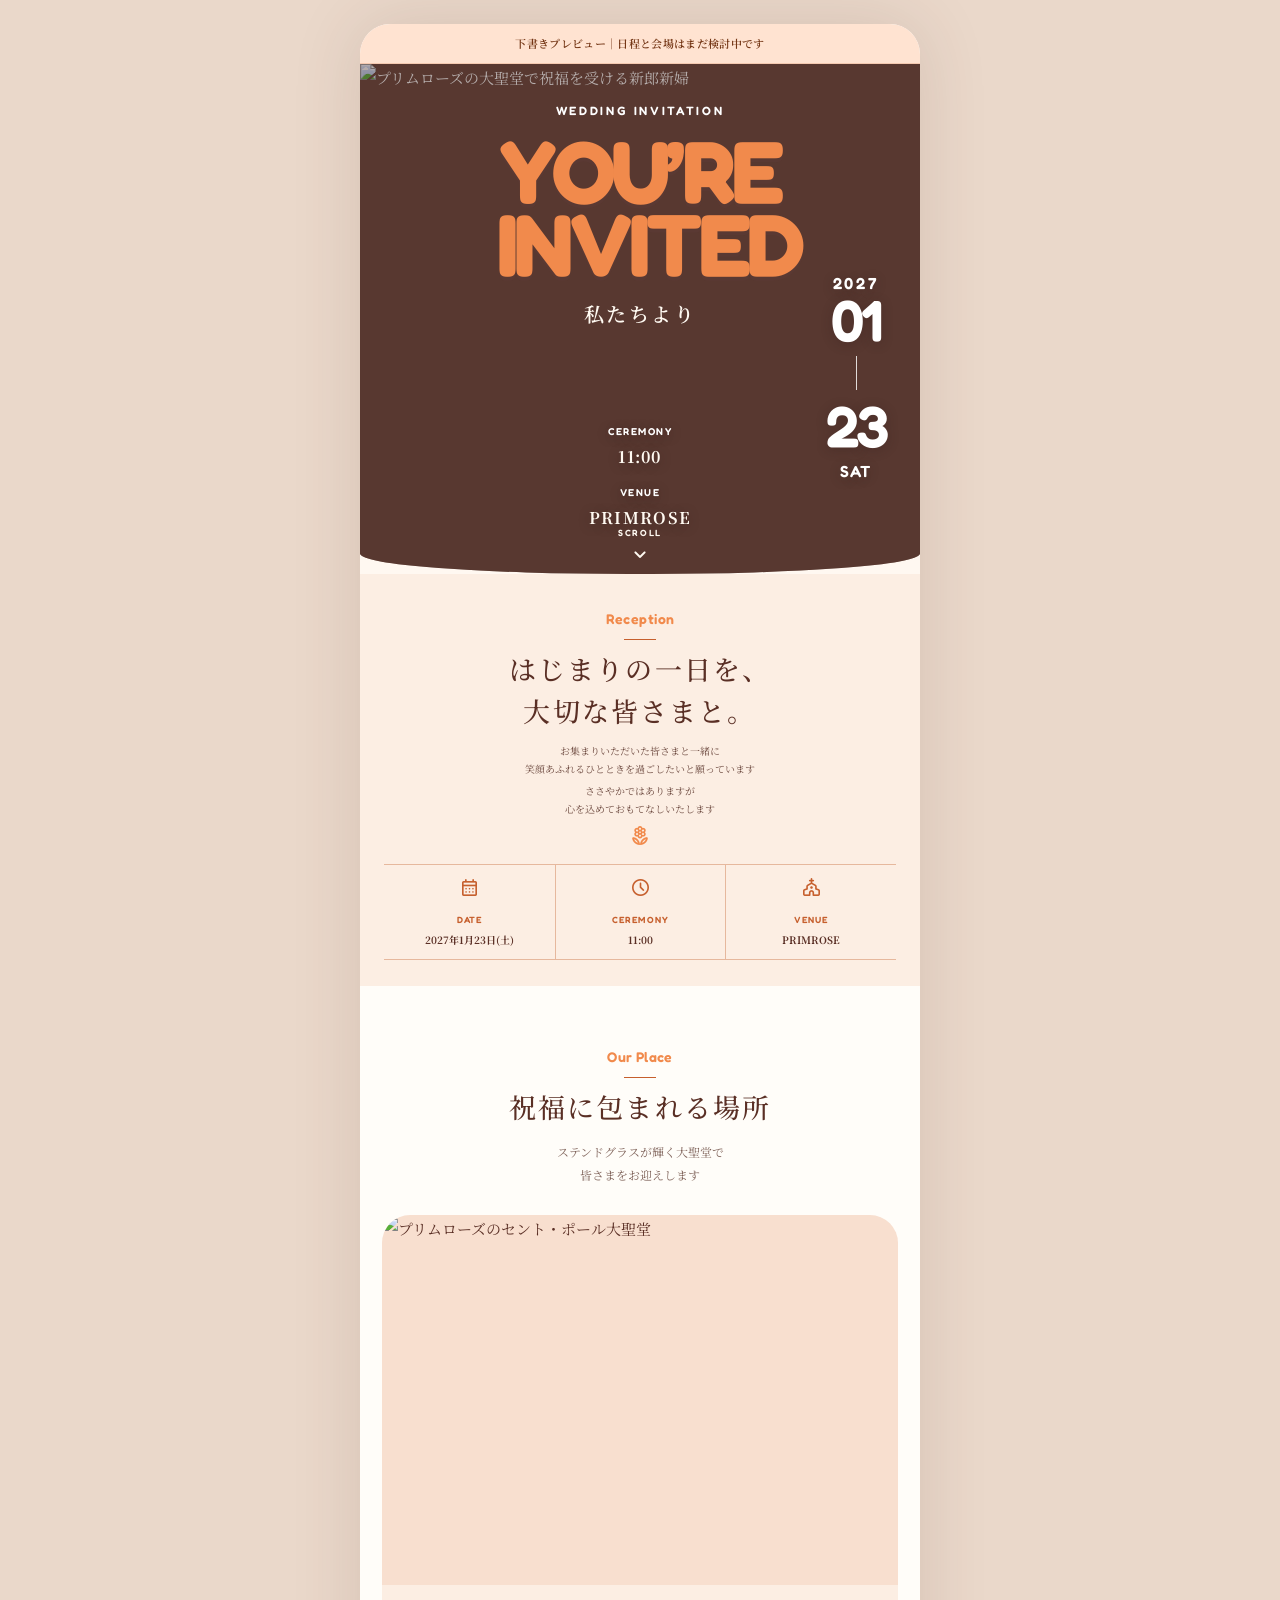
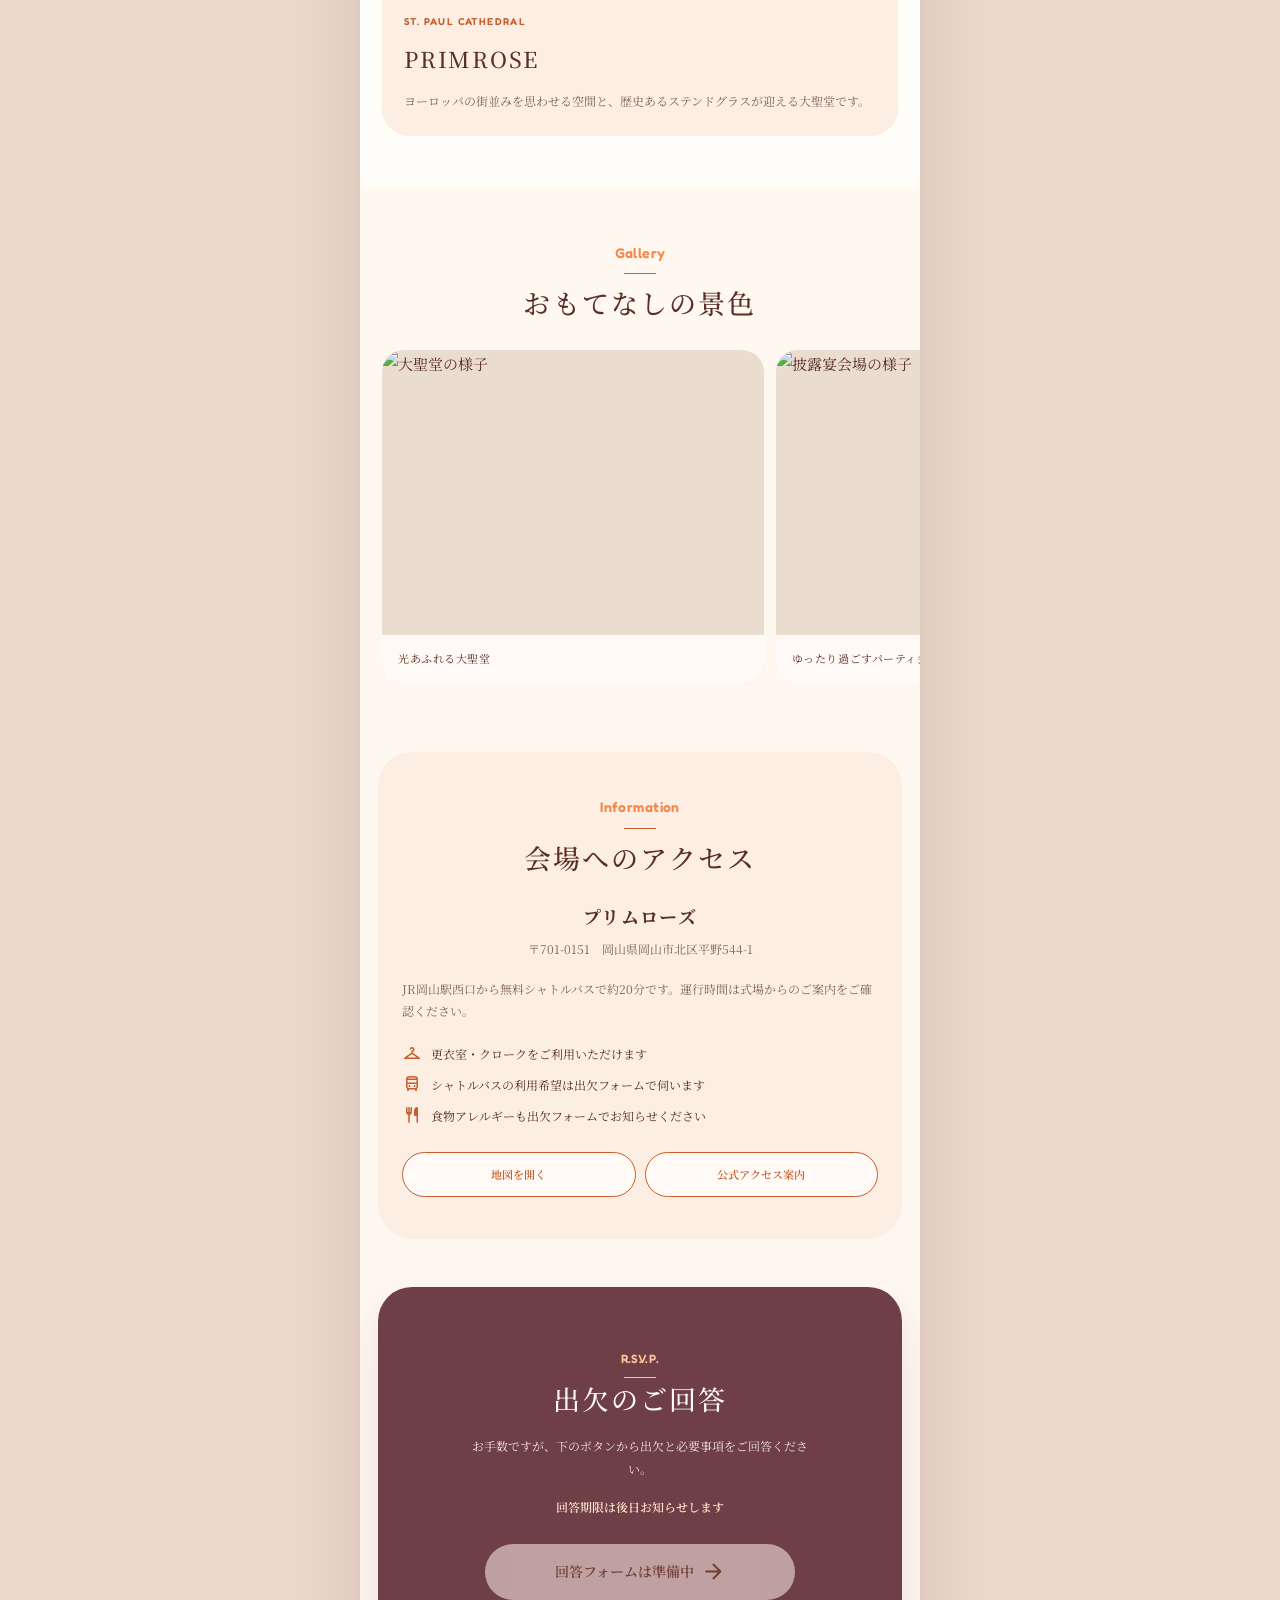
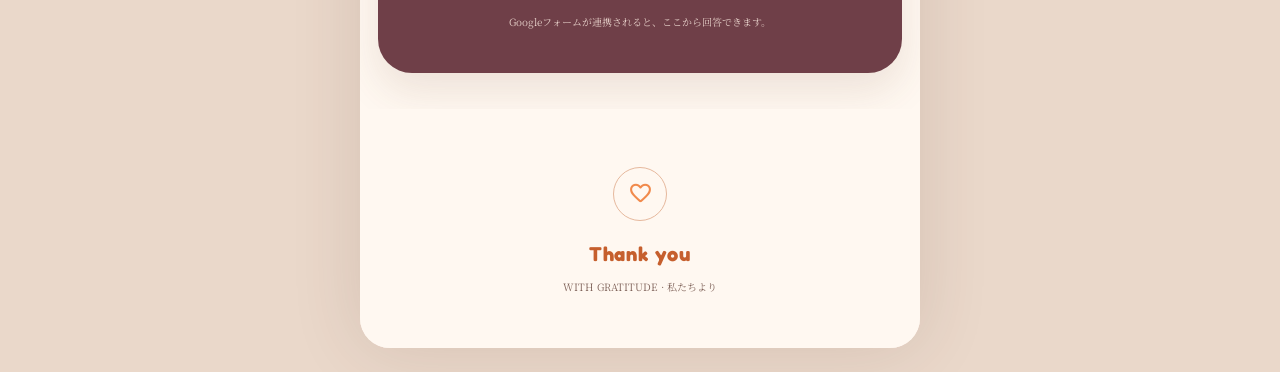
==== invite/index.html @ c123461d "Redesign web invitation from selected concept" ====
<!doctype html>
<html lang="ja">
<head>
  <meta charset="utf-8">
  <meta name="viewport" content="width=device-width, initial-scale=1">
  <meta name="robots" content="noindex,nofollow">
  <title>Wedding Invitation</title>
  <link rel="preconnect" href="https://fonts.googleapis.com">
  <link rel="preconnect" href="https://fonts.gstatic.com" crossorigin>
  <link href="https://fonts.googleapis.com/css2?family=Fredoka:wght@600;700&amp;family=Noto+Serif+JP:wght@400;500;600&amp;family=Material+Symbols+Rounded:opsz,wght,FILL,GRAD@24,400,0,0" rel="stylesheet">
  <style>
    :root {
      --peach: #f18a4c;
      --peach-dark: #c65f2d;
      --peach-soft: #f8dfcf;
      --paper: #fff8f1;
      --cream: #fceee3;
      --wine: #6f3f48;
      --ink: #5a2f25;
      --muted: #80645b;
      --line: #e6b89d;
      --white: #fffdf9;
      --shadow: 0 18px 42px rgba(105, 63, 43, .12);
    }

    * { box-sizing: border-box; }
    html { scroll-behavior: smooth; }
    body {
      margin: 0;
      color: var(--ink);
      background: #ead8ca;
      font-family: "Noto Serif JP", "Yu Mincho", serif;
      font-size: 15px;
      line-height: 1.9;
    }
    a { color: inherit; }
    img { max-width: 100%; }
    .material-symbols-rounded {
      font-family: "Material Symbols Rounded";
      font-weight: normal;
      font-style: normal;
      font-size: 25px;
      line-height: 1;
      letter-spacing: normal;
      text-transform: none;
      display: inline-block;
      white-space: nowrap;
      word-wrap: normal;
      direction: ltr;
      -webkit-font-feature-settings: "liga";
      -webkit-font-smoothing: antialiased;
      font-feature-settings: "liga";
    }

    .site-shell {
      width: min(100%, 560px);
      min-height: 100vh;
      margin: 0 auto;
      overflow: hidden;
      background: var(--paper);
      box-shadow: 0 0 70px rgba(86, 53, 39, .14);
    }
    .draft-bar {
      position: sticky;
      top: 0;
      z-index: 30;
      padding: 9px 15px;
      color: #743615;
      background: #ffe3d1;
      border-bottom: 1px solid rgba(198, 95, 45, .2);
      font-size: 11px;
      font-weight: 600;
      text-align: center;
      letter-spacing: .03em;
    }
    .draft-bar[hidden] { display: none; }

    .hero {
      position: relative;
      min-height: 510px;
      display: grid;
      align-items: start;
      isolation: isolate;
      overflow: hidden;
      color: #fff;
      background: #684438;
      border-radius: 0 0 48% 48% / 0 0 4% 4%;
    }
    .hero-image {
      position: absolute;
      inset: 0;
      z-index: -2;
      width: 100%;
      height: 100%;
      object-fit: cover;
      object-position: center 44%;
    }
    .hero-tint {
      position: absolute;
      inset: 0;
      z-index: -1;
      background: rgba(61, 39, 35, .38);
    }
    .hero-content {
      position: relative;
      width: 100%;
      min-height: 510px;
      padding: 36px 24px 24px;
      text-align: center;
    }
    .hero-kicker {
      margin: 0;
      font-family: "Fredoka", sans-serif;
      font-size: 12px;
      font-weight: 600;
      letter-spacing: .22em;
    }
    .hero-title {
      display: grid;
      justify-items: center;
      margin: 11px 0 4px;
      color: var(--peach);
      font-family: "Fredoka", sans-serif;
      font-size: clamp(61px, 18vw, 88px);
      font-weight: 700;
      line-height: .83;
      letter-spacing: -.045em;
      text-shadow: 0 4px 0 rgba(111, 63, 72, .12);
    }
    .hero-title span:last-child { margin-left: 18px; }
    .hero-from {
      margin: 15px 0 0;
      color: #fffaf2;
      font-size: 20px;
      font-weight: 600;
      letter-spacing: .12em;
    }
    .date-lockup {
      position: absolute;
      top: 211px;
      right: 22px;
      display: grid;
      width: 84px;
      justify-items: center;
      color: #fff;
      font-family: "Fredoka", sans-serif;
      font-weight: 600;
      line-height: 1;
      text-shadow: 0 2px 12px rgba(45, 27, 25, .3);
    }
    .date-year { font-size: 16px; letter-spacing: .16em; }
    .date-month, .date-day { font-size: 58px; letter-spacing: -.05em; }
    .date-divider { width: 1px; height: 34px; margin: 7px 0; background: rgba(255,255,255,.82); }
    .date-weekday { margin-top: 8px; font-size: 16px; letter-spacing: .12em; }
    .hero-facts {
      position: absolute;
      left: 50%;
      bottom: 41px;
      display: grid;
      gap: 10px;
      transform: translateX(-50%);
      text-align: center;
      text-shadow: 0 2px 12px rgba(45, 27, 25, .35);
    }
    .hero-facts p { margin: 0; }
    .hero-facts small {
      display: block;
      font-family: "Fredoka", sans-serif;
      font-size: 10px;
      font-weight: 600;
      letter-spacing: .15em;
    }
    .hero-facts strong {
      display: block;
      margin-top: 1px;
      color: #fffaf2;
      font-size: 16px;
      letter-spacing: .08em;
      white-space: nowrap;
    }
    .scroll-link {
      position: absolute;
      left: 50%;
      bottom: 7px;
      display: grid;
      justify-items: center;
      gap: 2px;
      transform: translateX(-50%);
      color: #fffaf2;
      font-family: "Fredoka", sans-serif;
      font-size: 9px;
      font-weight: 600;
      letter-spacing: .18em;
      text-decoration: none;
    }
    .scroll-link .material-symbols-rounded { font-size: 24px; }

    main { padding-bottom: 36px; }
    .intro {
      position: relative;
      padding: 32px 24px 26px;
      background: var(--cream);
      text-align: center;
    }
    .section-label {
      margin: 0 0 8px;
      color: var(--peach);
      font-family: "Fredoka", sans-serif;
      font-size: 14px;
      font-weight: 600;
      letter-spacing: .03em;
    }
    .section-label::after {
      display: block;
      width: 32px;
      height: 1px;
      margin: 7px auto 0;
      background: var(--peach-dark);
      content: "";
    }
    .intro h2, .section-heading {
      margin: 0;
      color: var(--ink);
      font-size: clamp(21px, 5.8vw, 27px);
      font-weight: 500;
      line-height: 1.55;
      letter-spacing: .08em;
    }
    .message-copy {
      max-width: 29em;
      margin: 10px auto 0;
      color: #6f4c42;
      font-size: 10px;
      line-height: 1.75;
    }
    .message-copy p { margin: 0; }
    .message-copy p + p { margin-top: 5px; }
    .floral-mark {
      display: inline-grid;
      place-items: center;
      width: auto;
      height: auto;
      margin-top: 8px;
      color: var(--peach);
      border: 0;
      border-radius: 0;
      font-size: 22px;
    }

    .event-facts {
      display: grid;
      grid-template-columns: repeat(3, 1fr);
      margin-top: 8px;
      border-top: 1px solid var(--line);
      border-bottom: 1px solid var(--line);
    }
    .fact {
      min-width: 0;
      padding: 12px 5px 11px;
      text-align: center;
    }
    .fact + .fact { border-left: 1px solid var(--line); }
    .fact .material-symbols-rounded { color: var(--peach-dark); font-size: 21px; }
    .fact small {
      display: block;
      margin-top: 5px;
      color: var(--peach-dark);
      font-family: "Fredoka", sans-serif;
      font-size: 9px;
      font-weight: 600;
      letter-spacing: .12em;
    }
    .fact strong {
      display: block;
      margin-top: 4px;
      color: var(--ink);
      font-size: 10px;
      line-height: 1.55;
    }

    .story {
      padding: 58px 22px 52px;
      background: var(--white);
    }
    .story-head { text-align: center; }
    .story-head p:last-child {
      margin: 13px 0 0;
      color: var(--muted);
      font-size: 12px;
    }
    .story-photo {
      margin: 28px 0 0;
      overflow: hidden;
      border-radius: 28px;
      background: var(--peach-soft);
    }
    .story-photo img {
      display: block;
      width: 100%;
      height: 370px;
      object-fit: cover;
      object-position: center;
    }
    .story-caption {
      padding: 20px 22px 23px;
      background: var(--cream);
    }
    .story-caption small {
      color: var(--peach-dark);
      font-family: "Fredoka", sans-serif;
      font-size: 10px;
      font-weight: 600;
      letter-spacing: .14em;
    }
    .story-caption h3 {
      margin: 5px 0 0;
      font-size: 22px;
      font-weight: 500;
      letter-spacing: .08em;
    }
    .story-caption p { margin: 10px 0 0; color: var(--muted); font-size: 12px; }

    .gallery {
      padding: 52px 0 58px;
      background: var(--paper);
    }
    .gallery .story-head { padding: 0 22px; }
    .gallery-track {
      display: grid;
      grid-auto-columns: 74%;
      grid-auto-flow: column;
      gap: 12px;
      overflow-x: auto;
      margin-top: 26px;
      padding: 0 22px 10px;
      scroll-snap-type: x mandatory;
      scrollbar-width: thin;
      scrollbar-color: var(--line) transparent;
    }
    .gallery-card {
      margin: 0;
      overflow: hidden;
      border-radius: 22px;
      background: #eadccf;
      scroll-snap-align: center;
    }
    .gallery-card img {
      display: block;
      width: 100%;
      height: 285px;
      object-fit: cover;
    }
    .gallery-card figcaption {
      padding: 13px 16px 15px;
      color: var(--ink);
      background: #fffaf5;
      font-size: 11px;
      letter-spacing: .05em;
    }

    .access {
      margin: 0 18px;
      padding: 42px 24px;
      border-radius: 34px;
      background: var(--cream);
      text-align: center;
    }
    .access address { margin-top: 20px; font-style: normal; }
    .access address strong { display: block; font-size: 18px; letter-spacing: .08em; }
    .access address span { display: block; margin-top: 5px; color: var(--muted); font-size: 12px; }
    .access-note {
      margin: 17px 0 0;
      color: var(--muted);
      font-size: 12px;
      text-align: left;
    }
    .guest-list {
      display: grid;
      gap: 8px;
      margin: 20px 0 0;
      padding: 0;
      list-style: none;
      text-align: left;
    }
    .guest-list li {
      display: grid;
      grid-template-columns: auto 1fr;
      gap: 9px;
      align-items: start;
      font-size: 12px;
    }
    .guest-list .material-symbols-rounded { color: var(--peach-dark); font-size: 20px; }
    .link-row {
      display: grid;
      grid-template-columns: 1fr 1fr;
      gap: 9px;
      margin-top: 24px;
    }
    .outline-link {
      display: inline-flex;
      min-height: 45px;
      align-items: center;
      justify-content: center;
      padding: 9px 11px;
      color: var(--peach-dark);
      border: 1px solid var(--peach-dark);
      border-radius: 999px;
      background: #fffaf6;
      font-size: 11px;
      font-weight: 600;
      text-decoration: none;
    }

    .rsvp {
      margin: 48px 18px 0;
      padding: 46px 24px 42px;
      color: #fff8f2;
      border-radius: 34px;
      background: var(--wine);
      box-shadow: var(--shadow);
      text-align: center;
    }
    .rsvp .section-label { color: #ffc29b; }
    .rsvp .section-label::after { background: #ffc29b; }
    .rsvp .section-heading { color: #fffaf5; }
    .rsvp p { margin: 15px auto 0; max-width: 29em; color: #f4e5df; font-size: 12px; }
    .deadline { color: #ffe2c9 !important; font-weight: 600; }
    .rsvp-button {
      display: inline-flex;
      width: min(100%, 310px);
      min-height: 56px;
      align-items: center;
      justify-content: center;
      gap: 7px;
      margin-top: 25px;
      padding: 12px 20px;
      color: #783e2b;
      border: 0;
      border-radius: 999px;
      background: #fff2e8;
      font-size: 14px;
      font-weight: 600;
      text-decoration: none;
    }
    .rsvp-button[aria-disabled="true"] { cursor: not-allowed; opacity: .55; }
    .form-note { margin-top: 12px !important; color: #e6d0c9 !important; font-size: 10px !important; }

    footer {
      padding: 58px 24px 52px;
      color: var(--peach-dark);
      background: var(--paper);
      text-align: center;
    }
    .footer-mark {
      display: inline-grid;
      place-items: center;
      width: 54px;
      height: 54px;
      color: var(--peach);
      border: 1px solid var(--line);
      border-radius: 50%;
    }
    footer strong {
      display: block;
      margin-top: 14px;
      font-family: "Fredoka", sans-serif;
      font-size: 20px;
      letter-spacing: .04em;
    }
    footer small { display: block; margin-top: 4px; color: var(--muted); font-size: 10px; }

    @media (max-width: 390px) {
      .hero, .hero-content { min-height: 475px; }
      .hero-content { padding-inline: 18px; }
      .hero-title { font-size: 72px; }
      .date-lockup { top: 190px; right: 15px; }
      .intro { padding-inline: 22px; }
      .event-facts { margin-inline: -4px; }
      .fact { padding-inline: 4px; }
      .fact strong { font-size: 11px; }
    }

    @media (min-width: 561px) {
      body { padding: 24px 0; }
      .site-shell { border-radius: 30px; }
      .draft-bar { border-radius: 30px 30px 0 0; }
    }

    @media (prefers-reduced-motion: reduce) {
      html { scroll-behavior: auto; }
    }
  </style>
</head>
<body>
  <div class="site-shell">
    <div class="draft-bar" id="draftBar">下書きプレビュー｜日程と会場はまだ検討中です</div>

    <header class="hero">
      <img class="hero-image" src="https://space.fivestar-wedding.com/primrose-okayama/cms/wp-content/themes/japan-ceremony-a/public/assets/images/top/bg_mv_1.webp" alt="プリムローズの大聖堂で祝福を受ける新郎新婦">
      <div class="hero-tint" aria-hidden="true"></div>
      <div class="hero-content">
        <p class="hero-kicker">WEDDING INVITATION</p>
        <h1 class="hero-title"><span>YOU’RE</span><span>INVITED</span></h1>
        <p class="hero-from" id="fromText">私たちより</p>

        <div class="date-lockup" aria-label="挙式日">
          <span class="date-year" id="dateYear">2027</span>
          <span class="date-month" id="dateMonth">01</span>
          <span class="date-divider" aria-hidden="true"></span>
          <span class="date-day" id="dateDay">23</span>
          <span class="date-weekday" id="dateWeekday">SAT</span>
        </div>

        <div class="hero-facts">
          <p><small>CEREMONY</small><strong id="heroTime">11:00</strong></p>
          <p><small>VENUE</small><strong id="heroVenue">PRIMROSE</strong></p>
        </div>

        <a class="scroll-link" href="#message">
          <span>SCROLL</span>
          <span class="material-symbols-rounded" aria-hidden="true">keyboard_arrow_down</span>
        </a>
      </div>
    </header>

    <main>
      <section class="intro" id="message">
        <p class="section-label">Reception</p>
        <h2>はじまりの一日を、<br>大切な皆さまと。</h2>
        <div class="message-copy">
          <p>お集まりいただいた皆さまと一緒に<br>笑顔あふれるひとときを過ごしたいと願っています</p>
          <p>ささやかではありますが<br>心を込めておもてなしいたします</p>
        </div>
        <span class="floral-mark material-symbols-rounded" aria-hidden="true">local_florist</span>

        <div class="event-facts" aria-label="日時と会場">
          <div class="fact">
            <span class="material-symbols-rounded" aria-hidden="true">calendar_month</span>
            <small>DATE</small>
            <strong id="detailDate">2027年1月23日(土)</strong>
          </div>
          <div class="fact">
            <span class="material-symbols-rounded" aria-hidden="true">schedule</span>
            <small>CEREMONY</small>
            <strong id="detailTime">11:00</strong>
          </div>
          <div class="fact">
            <span class="material-symbols-rounded" aria-hidden="true">church</span>
            <small>VENUE</small>
            <strong id="detailVenue">PRIMROSE</strong>
          </div>
        </div>
      </section>

      <section class="story">
        <div class="story-head">
          <p class="section-label">Our Place</p>
          <h2 class="section-heading">祝福に包まれる場所</h2>
          <p>ステンドグラスが輝く大聖堂で<br>皆さまをお迎えします</p>
        </div>
        <figure class="story-photo">
          <img src="https://space.fivestar-wedding.com/primrose-okayama/cms/wp-content/themes/japan-ceremony-a/public/assets/images/top/img_ceremony_main.webp" alt="プリムローズのセント・ポール大聖堂" loading="lazy">
          <figcaption class="story-caption">
            <small>ST. PAUL CATHEDRAL</small>
            <h3>PRIMROSE</h3>
            <p>ヨーロッパの街並みを思わせる空間と、歴史あるステンドグラスが迎える大聖堂です。</p>
          </figcaption>
        </figure>
      </section>

      <section class="gallery" aria-labelledby="galleryTitle">
        <div class="story-head">
          <p class="section-label">Gallery</p>
          <h2 class="section-heading" id="galleryTitle">おもてなしの景色</h2>
        </div>
        <div class="gallery-track">
          <figure class="gallery-card">
            <img src="https://space.fivestar-wedding.com/primrose-okayama/cms/wp-content/themes/japan-ceremony-a/public/assets/images/top/img_ceremony_main.webp" alt="大聖堂の様子" loading="lazy">
            <figcaption>光あふれる大聖堂</figcaption>
          </figure>
          <figure class="gallery-card">
            <img src="https://space.fivestar-wedding.com/primrose-okayama/cms/wp-content/themes/japan-ceremony-a/public/assets/images/top/img_party_main.webp" alt="披露宴会場の様子" loading="lazy">
            <figcaption>ゆったり過ごすパーティ会場</figcaption>
          </figure>
          <figure class="gallery-card">
            <img src="https://space.fivestar-wedding.com/primrose-okayama/cms/wp-content/themes/japan-ceremony-a/public/assets/images/top/img_cuisine_main.webp" alt="婚礼料理" loading="lazy">
            <figcaption>皆さまへ贈る婚礼料理</figcaption>
          </figure>
        </div>
      </section>

      <section class="access" aria-labelledby="accessTitle">
        <p class="section-label">Information</p>
        <h2 class="section-heading" id="accessTitle">会場へのアクセス</h2>
        <address>
          <strong>プリムローズ</strong>
          <span>〒701-0151　岡山県岡山市北区平野544-1</span>
        </address>
        <p class="access-note">JR岡山駅西口から無料シャトルバスで約20分です。運行時間は式場からのご案内をご確認ください。</p>
        <ul class="guest-list">
          <li><span class="material-symbols-rounded" aria-hidden="true">checkroom</span><span>更衣室・クロークをご利用いただけます</span></li>
          <li><span class="material-symbols-rounded" aria-hidden="true">directions_bus</span><span>シャトルバスの利用希望は出欠フォームで伺います</span></li>
          <li><span class="material-symbols-rounded" aria-hidden="true">restaurant</span><span>食物アレルギーも出欠フォームでお知らせください</span></li>
        </ul>
        <div class="link-row">
          <a class="outline-link" href="https://www.google.com/maps/search/?api=1&amp;query=%E3%83%97%E3%83%AA%E3%83%A0%E3%83%AD%E3%83%BC%E3%82%BA%20%E5%B2%A1%E5%B1%B1%E7%9C%8C%E5%B2%A1%E5%B1%B1%E5%B8%82%E5%8C%97%E5%8C%BA%E5%B9%B3%E9%87%8E544-1" target="_blank" rel="noopener">地図を開く</a>
          <a class="outline-link" href="https://space.fivestar-wedding.com/primrose-okayama/access/" target="_blank" rel="noopener">公式アクセス案内</a>
        </div>
      </section>

      <section class="rsvp" id="rsvp">
        <p class="section-label">R.S.V.P.</p>
        <h2 class="section-heading">出欠のご回答</h2>
        <p>お手数ですが、下のボタンから出欠と必要事項をご回答ください。</p>
        <p class="deadline" id="deadlineText">回答期限は後日お知らせします</p>
        <a class="rsvp-button" id="rsvpButton" href="#rsvp" aria-disabled="true">
          <span>回答フォームは準備中</span>
          <span class="material-symbols-rounded" aria-hidden="true">arrow_forward</span>
        </a>
        <p class="form-note" id="formNote">Googleフォームが連携されると、ここから回答できます。</p>
      </section>
    </main>

    <footer>
      <span class="footer-mark material-symbols-rounded" aria-hidden="true">favorite</span>
      <strong>Thank you</strong>
      <small id="footerText">WITH GRATITUDE · 私たちより</small>
    </footer>
  </div>

  <script>
    const params = new URLSearchParams(location.search);
    const isDraft = params.get("draft") !== "0";
    const names = params.get("from")?.trim() || "私たち";
    const dateValue = params.get("date") || "2027-01-23";
    const timeValue = params.get("time") || "11:00";
    const venue = params.get("venue")?.trim() || "PRIMROSE";
    const deadline = params.get("deadline") || "";

    const safeFormUrl = value => {
      try {
        const url = new URL(value || "");
        const allowedHost = url.hostname === "forms.gle" || url.hostname === "docs.google.com";
        return url.protocol === "https:" && allowedHost ? url.toString() : "";
      } catch {
        return "";
      }
    };

    const formUrl = safeFormUrl(params.get("form"));
    const date = new Date(dateValue + "T00:00:00");
    const validDate = !Number.isNaN(date.getTime());
    const weekdays = ["SUN", "MON", "TUE", "WED", "THU", "FRI", "SAT"];
    const dateJa = validDate
      ? new Intl.DateTimeFormat("ja-JP", { year: "numeric", month: "long", day: "numeric", weekday: "short" }).format(date)
      : "日程は後日お知らせします";

    document.querySelector("#draftBar").hidden = !isDraft;
    document.querySelector("#fromText").textContent = names + "より";
    document.querySelector("#heroTime").textContent = timeValue;
    document.querySelector("#heroVenue").textContent = venue;
    document.querySelector("#detailDate").textContent = dateJa;
    document.querySelector("#detailTime").textContent = timeValue;
    document.querySelector("#detailVenue").textContent = venue;
    document.querySelector("#footerText").textContent = "WITH GRATITUDE · " + names + "より";
    document.title = names + " Wedding Invitation";

    if (validDate) {
      document.querySelector("#dateYear").textContent = String(date.getFullYear());
      document.querySelector("#dateMonth").textContent = String(date.getMonth() + 1).padStart(2, "0");
      document.querySelector("#dateDay").textContent = String(date.getDate()).padStart(2, "0");
      document.querySelector("#dateWeekday").textContent = weekdays[date.getDay()];
    } else {
      document.querySelector(".date-lockup").hidden = true;
    }

    if (deadline) {
      const deadlineDate = new Date(deadline + "T00:00:00");
      if (!Number.isNaN(deadlineDate.getTime())) {
        const formattedDeadline = new Intl.DateTimeFormat("ja-JP", { year: "numeric", month: "long", day: "numeric" }).format(deadlineDate);
        document.querySelector("#deadlineText").textContent = formattedDeadline + "までにご回答ください";
      }
    }

    const rsvpButton = document.querySelector("#rsvpButton");
    if (formUrl) {
      rsvpButton.href = formUrl;
      rsvpButton.target = "_blank";
      rsvpButton.rel = "noopener";
      rsvpButton.removeAttribute("aria-disabled");
      rsvpButton.querySelector("span:first-child").textContent = "出欠を回答する";
      document.querySelector("#formNote").textContent = "回答内容はGoogleフォームへ送信されます。";
    } else {
      rsvpButton.addEventListener("click", event => event.preventDefault());
    }
  </script>
</body>
</html>
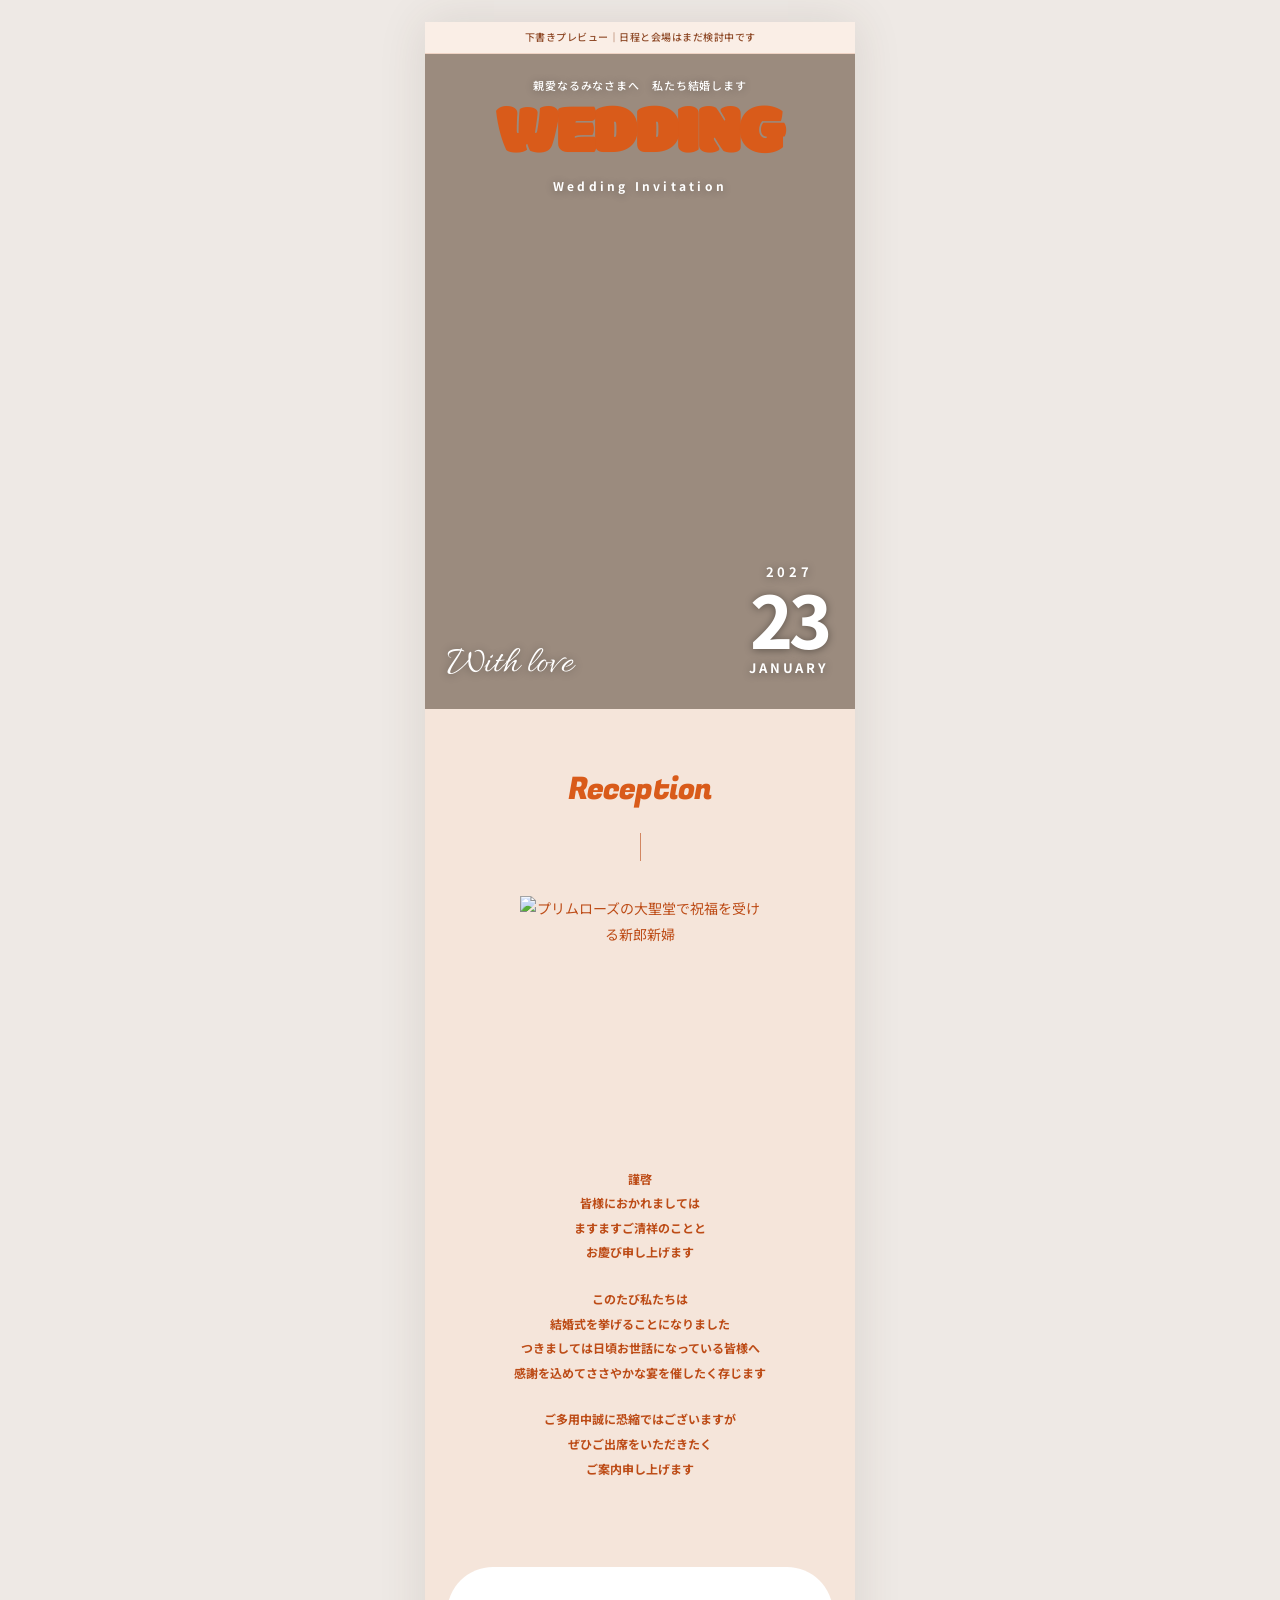
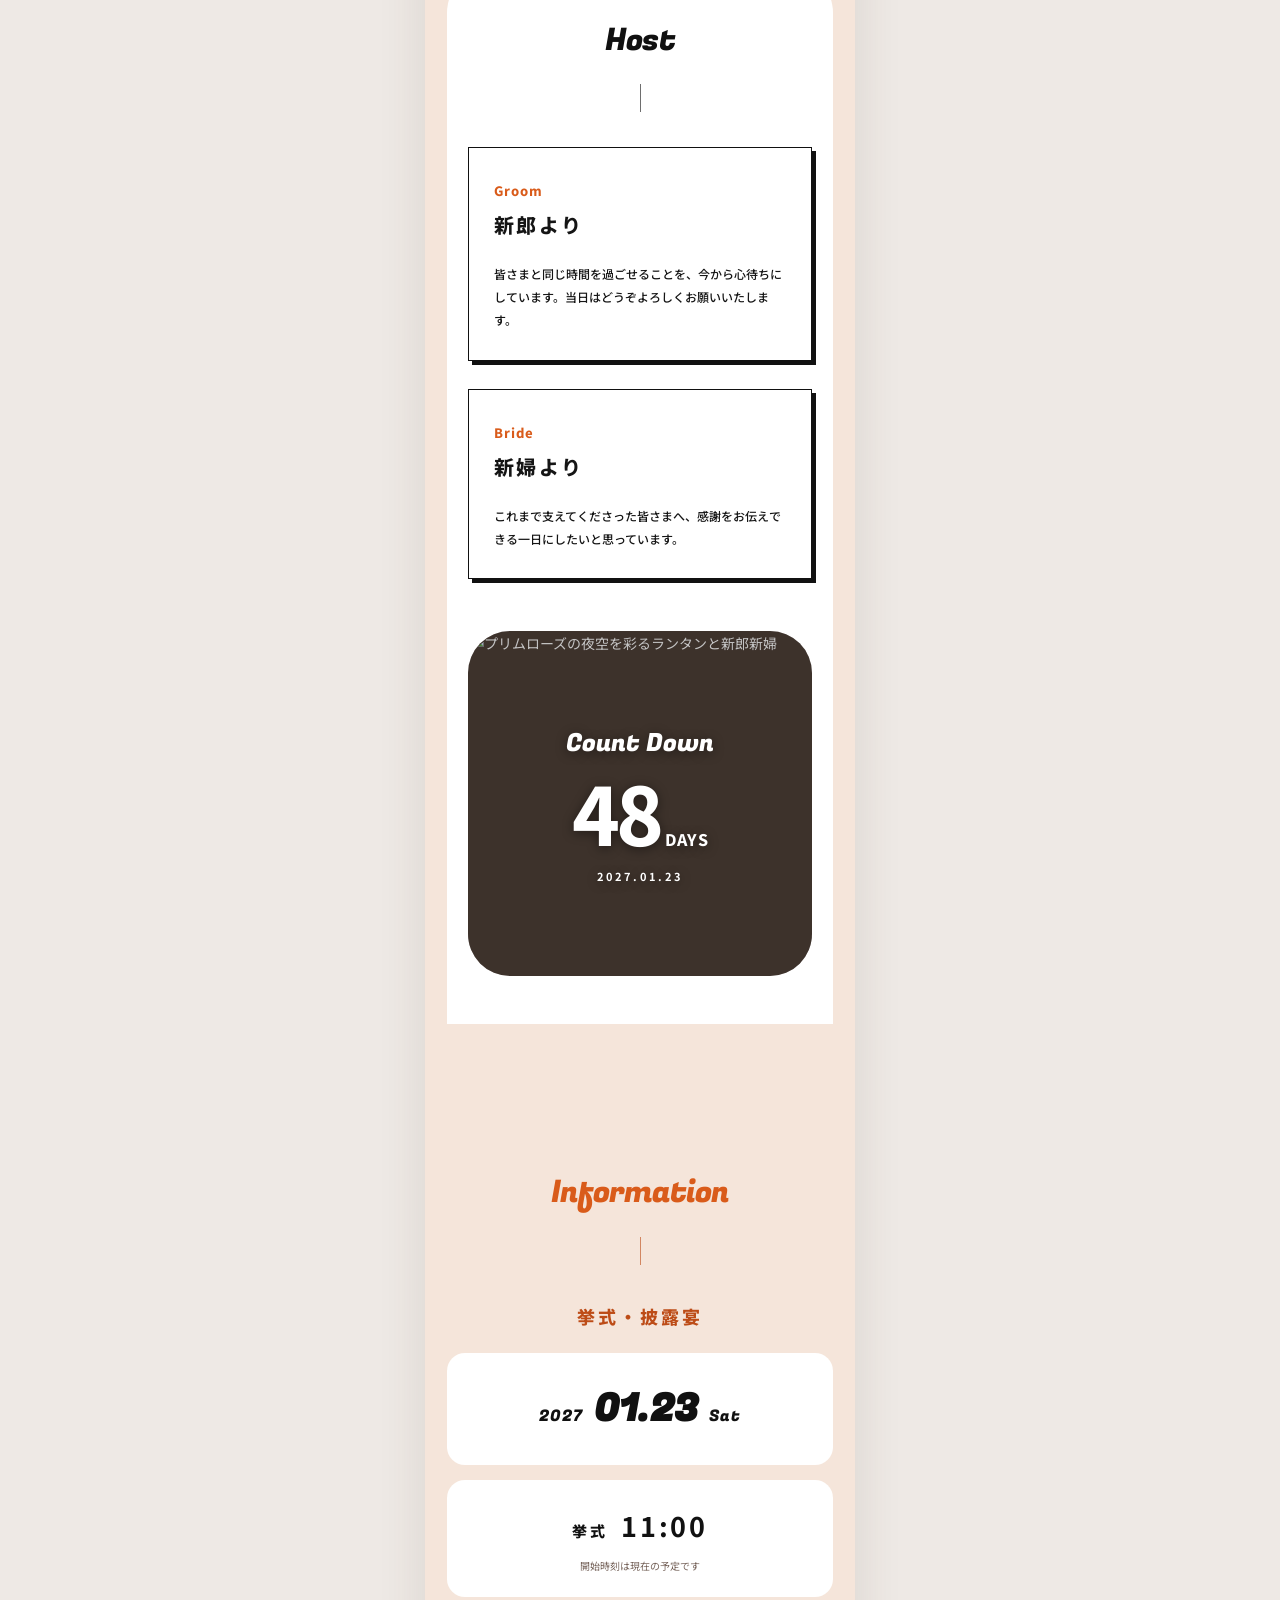
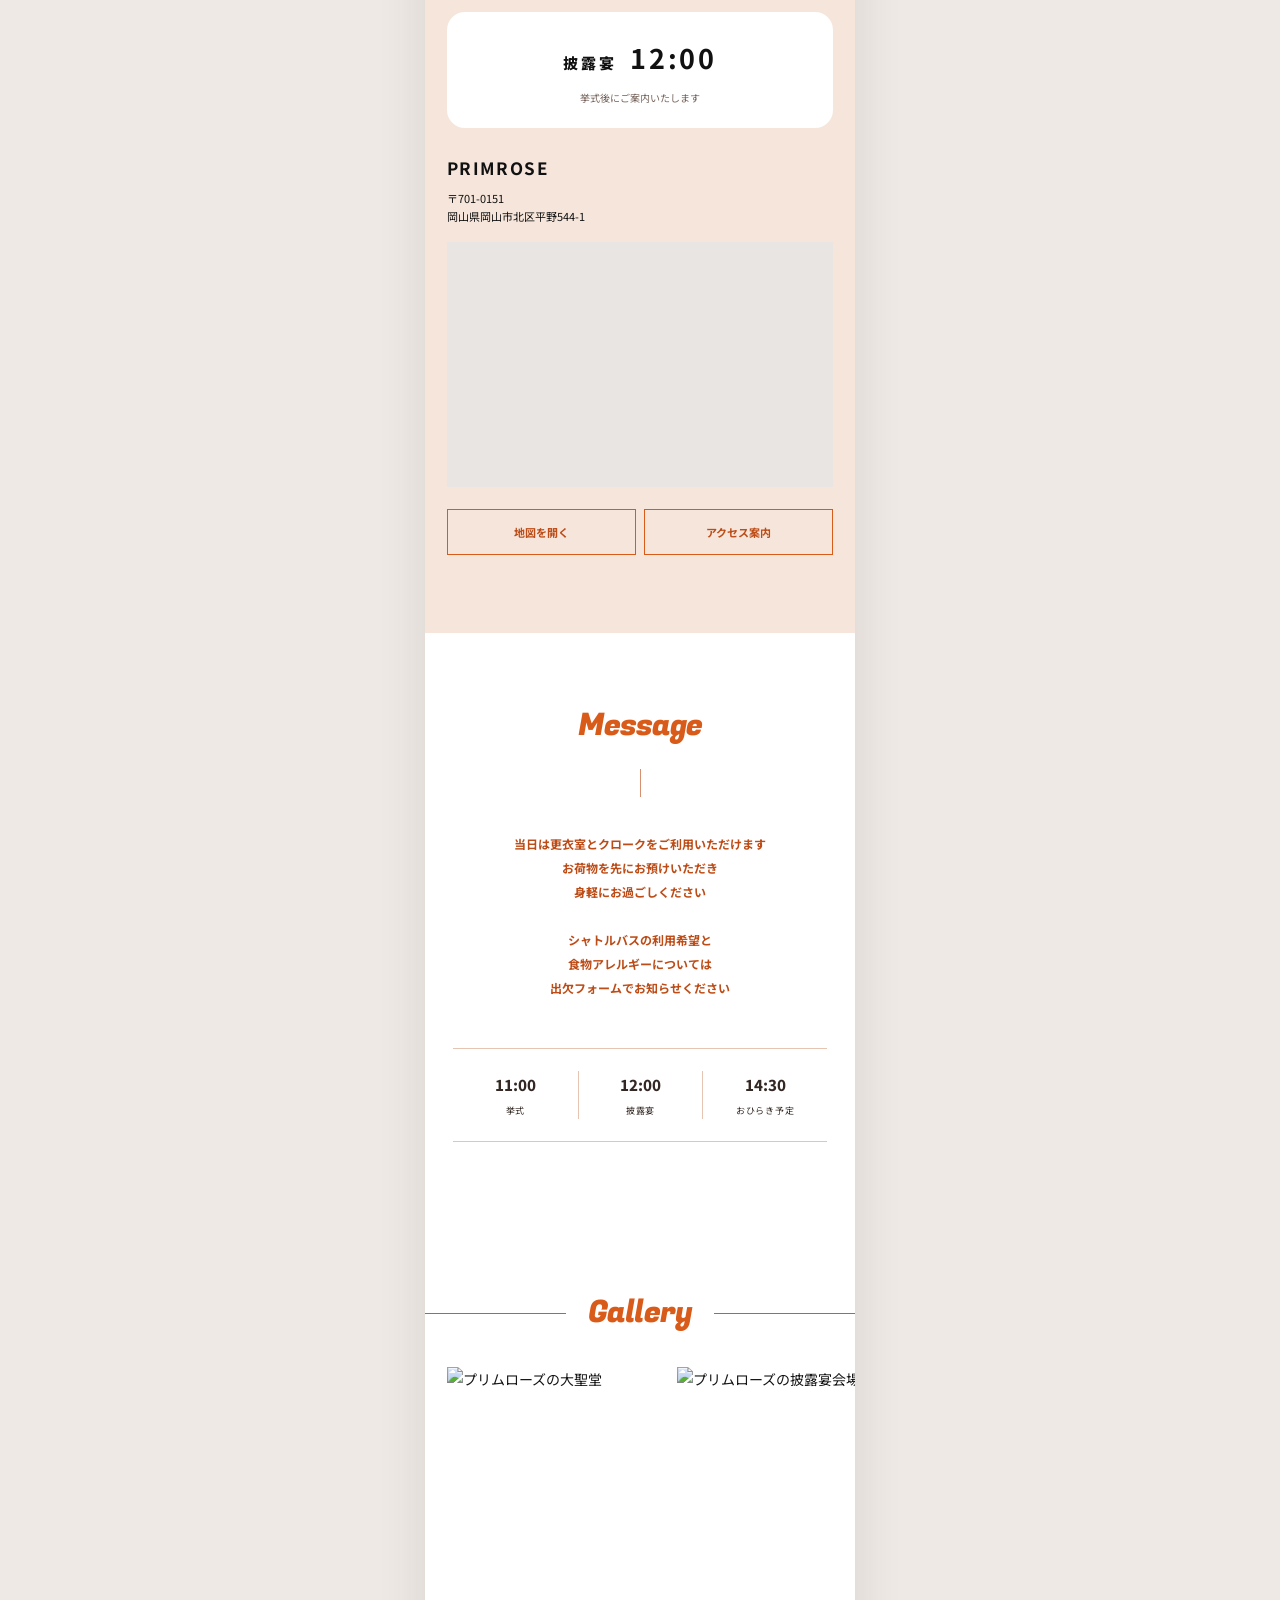
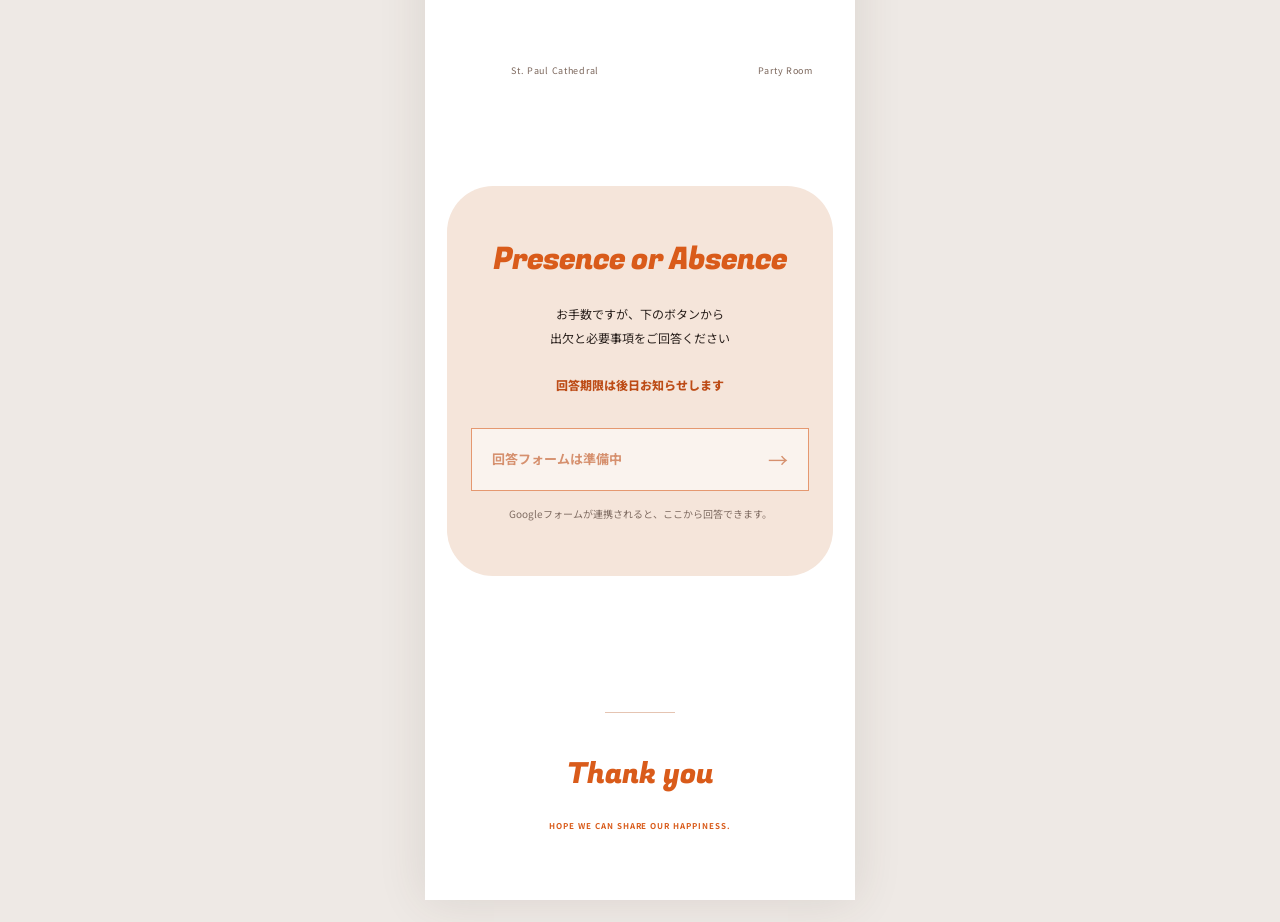
==== commit d14c6612: "Match invitation to supplied reference" ====
--- a/invite/index.html
+++ b/invite/index.html
@@ -7,20 +7,15 @@
   <title>Wedding Invitation</title>
   <link rel="preconnect" href="https://fonts.googleapis.com">
   <link rel="preconnect" href="https://fonts.gstatic.com" crossorigin>
-  <link href="https://fonts.googleapis.com/css2?family=Fredoka:wght@600;700&amp;family=Noto+Serif+JP:wght@400;500;600&amp;family=Material+Symbols+Rounded:opsz,wght,FILL,GRAD@24,400,0,0" rel="stylesheet">
+  <link href="https://fonts.googleapis.com/css2?family=Allura&amp;family=Fugaz+One&amp;family=Modak&amp;family=Noto+Sans+JP:wght@400;500;700;800&amp;display=swap" rel="stylesheet">
   <style>
     :root {
-      --peach: #f18a4c;
-      --peach-dark: #c65f2d;
-      --peach-soft: #f8dfcf;
-      --paper: #fff8f1;
-      --cream: #fceee3;
-      --wine: #6f3f48;
-      --ink: #5a2f25;
-      --muted: #80645b;
-      --line: #e6b89d;
-      --white: #fffdf9;
-      --shadow: 0 18px 42px rgba(105, 63, 43, .12);
+      --orange: #d95b1a;
+      --orange-deep: #bd4c17;
+      --peach: #f5e5da;
+      --paper: #fff;
+      --ink: #151515;
+      --line: #e5c4b2;
     }
 
     * { box-sizing: border-box; }
@@ -28,467 +23,165 @@
     body {
       margin: 0;
       color: var(--ink);
-      background: #ead8ca;
-      font-family: "Noto Serif JP", "Yu Mincho", serif;
-      font-size: 15px;
-      line-height: 1.9;
-    }
+      background: #eee9e5;
+      font-family: "Noto Sans JP", "Hiragino Kaku Gothic ProN", "Yu Gothic", sans-serif;
+      font-size: 14px;
+      line-height: 1.85;
+      -webkit-font-smoothing: antialiased;
+    }
+    img { display: block; max-width: 100%; }
     a { color: inherit; }
-    img { max-width: 100%; }
-    .material-symbols-rounded {
-      font-family: "Material Symbols Rounded";
-      font-weight: normal;
-      font-style: normal;
-      font-size: 25px;
-      line-height: 1;
-      letter-spacing: normal;
-      text-transform: none;
-      display: inline-block;
-      white-space: nowrap;
-      word-wrap: normal;
-      direction: ltr;
-      -webkit-font-feature-settings: "liga";
-      -webkit-font-smoothing: antialiased;
-      font-feature-settings: "liga";
-    }
-
-    .site-shell {
-      width: min(100%, 560px);
-      min-height: 100vh;
-      margin: 0 auto;
-      overflow: hidden;
-      background: var(--paper);
-      box-shadow: 0 0 70px rgba(86, 53, 39, .14);
-    }
+    .site-shell { width: min(100%, 430px); min-height: 100vh; margin: 0 auto; overflow: hidden; background: var(--paper); }
     .draft-bar {
-      position: sticky;
-      top: 0;
-      z-index: 30;
-      padding: 9px 15px;
-      color: #743615;
-      background: #ffe3d1;
-      border-bottom: 1px solid rgba(198, 95, 45, .2);
-      font-size: 11px;
-      font-weight: 600;
-      text-align: center;
-      letter-spacing: .03em;
+      position: sticky; top: 0; z-index: 20; min-height: 31px; padding: 6px 14px;
+      color: #8f4a28; border-bottom: 1px solid #eed3c4; background: #faeee6;
+      font-size: 10px; font-weight: 500; text-align: center; letter-spacing: .05em;
     }
     .draft-bar[hidden] { display: none; }
 
-    .hero {
-      position: relative;
-      min-height: 510px;
-      display: grid;
-      align-items: start;
-      isolation: isolate;
-      overflow: hidden;
-      color: #fff;
-      background: #684438;
-      border-radius: 0 0 48% 48% / 0 0 4% 4%;
-    }
-    .hero-image {
-      position: absolute;
-      inset: 0;
-      z-index: -2;
-      width: 100%;
-      height: 100%;
-      object-fit: cover;
-      object-position: center 44%;
-    }
-    .hero-tint {
-      position: absolute;
-      inset: 0;
-      z-index: -1;
-      background: rgba(61, 39, 35, .38);
-    }
-    .hero-content {
-      position: relative;
-      width: 100%;
-      min-height: 510px;
-      padding: 36px 24px 24px;
-      text-align: center;
-    }
-    .hero-kicker {
-      margin: 0;
-      font-family: "Fredoka", sans-serif;
-      font-size: 12px;
-      font-weight: 600;
-      letter-spacing: .22em;
+    .hero { position: relative; height: 655px; isolation: isolate; overflow: hidden; color: #fff; background: #9b8b7e; }
+    .hero-image { position: absolute; inset: 0; z-index: -1; width: 100%; height: 100%; object-fit: cover; object-position: 50% 50%; transform: scale(1.07); }
+    .hero-intro {
+      position: absolute; top: 21px; left: 0; width: 100%; margin: 0; padding: 0 18px;
+      font-size: 11px; font-weight: 500; text-align: center; letter-spacing: .08em;
+      text-shadow: 0 1px 8px rgba(0,0,0,.28);
     }
     .hero-title {
-      display: grid;
-      justify-items: center;
-      margin: 11px 0 4px;
-      color: var(--peach);
-      font-family: "Fredoka", sans-serif;
-      font-size: clamp(61px, 18vw, 88px);
-      font-weight: 700;
-      line-height: .83;
-      letter-spacing: -.045em;
-      text-shadow: 0 4px 0 rgba(111, 63, 72, .12);
-    }
-    .hero-title span:last-child { margin-left: 18px; }
-    .hero-from {
-      margin: 15px 0 0;
-      color: #fffaf2;
-      font-size: 20px;
-      font-weight: 600;
-      letter-spacing: .12em;
-    }
-    .date-lockup {
-      position: absolute;
-      top: 211px;
-      right: 22px;
-      display: grid;
-      width: 84px;
-      justify-items: center;
-      color: #fff;
-      font-family: "Fredoka", sans-serif;
-      font-weight: 600;
-      line-height: 1;
-      text-shadow: 0 2px 12px rgba(45, 27, 25, .3);
-    }
-    .date-year { font-size: 16px; letter-spacing: .16em; }
-    .date-month, .date-day { font-size: 58px; letter-spacing: -.05em; }
-    .date-divider { width: 1px; height: 34px; margin: 7px 0; background: rgba(255,255,255,.82); }
-    .date-weekday { margin-top: 8px; font-size: 16px; letter-spacing: .12em; }
-    .hero-facts {
-      position: absolute;
-      left: 50%;
-      bottom: 41px;
-      display: grid;
-      gap: 10px;
-      transform: translateX(-50%);
-      text-align: center;
-      text-shadow: 0 2px 12px rgba(45, 27, 25, .35);
-    }
-    .hero-facts p { margin: 0; }
-    .hero-facts small {
-      display: block;
-      font-family: "Fredoka", sans-serif;
-      font-size: 10px;
-      font-weight: 600;
-      letter-spacing: .15em;
-    }
-    .hero-facts strong {
-      display: block;
-      margin-top: 1px;
-      color: #fffaf2;
-      font-size: 16px;
-      letter-spacing: .08em;
-      white-space: nowrap;
-    }
-    .scroll-link {
-      position: absolute;
-      left: 50%;
-      bottom: 7px;
-      display: grid;
-      justify-items: center;
-      gap: 2px;
-      transform: translateX(-50%);
-      color: #fffaf2;
-      font-family: "Fredoka", sans-serif;
-      font-size: 9px;
-      font-weight: 600;
-      letter-spacing: .18em;
-      text-decoration: none;
-    }
-    .scroll-link .material-symbols-rounded { font-size: 24px; }
-
-    main { padding-bottom: 36px; }
-    .intro {
-      position: relative;
-      padding: 32px 24px 26px;
-      background: var(--cream);
-      text-align: center;
-    }
-    .section-label {
-      margin: 0 0 8px;
-      color: var(--peach);
-      font-family: "Fredoka", sans-serif;
-      font-size: 14px;
-      font-weight: 600;
-      letter-spacing: .03em;
-    }
-    .section-label::after {
-      display: block;
-      width: 32px;
-      height: 1px;
-      margin: 7px auto 0;
-      background: var(--peach-dark);
-      content: "";
-    }
-    .intro h2, .section-heading {
-      margin: 0;
-      color: var(--ink);
-      font-size: clamp(21px, 5.8vw, 27px);
-      font-weight: 500;
-      line-height: 1.55;
-      letter-spacing: .08em;
-    }
-    .message-copy {
-      max-width: 29em;
-      margin: 10px auto 0;
-      color: #6f4c42;
-      font-size: 10px;
-      line-height: 1.75;
-    }
-    .message-copy p { margin: 0; }
-    .message-copy p + p { margin-top: 5px; }
-    .floral-mark {
-      display: inline-grid;
-      place-items: center;
-      width: auto;
-      height: auto;
-      margin-top: 8px;
-      color: var(--peach);
-      border: 0;
-      border-radius: 0;
-      font-size: 22px;
-    }
-
-    .event-facts {
-      display: grid;
-      grid-template-columns: repeat(3, 1fr);
-      margin-top: 8px;
-      border-top: 1px solid var(--line);
-      border-bottom: 1px solid var(--line);
-    }
-    .fact {
-      min-width: 0;
-      padding: 12px 5px 11px;
-      text-align: center;
-    }
-    .fact + .fact { border-left: 1px solid var(--line); }
-    .fact .material-symbols-rounded { color: var(--peach-dark); font-size: 21px; }
-    .fact small {
-      display: block;
-      margin-top: 5px;
-      color: var(--peach-dark);
-      font-family: "Fredoka", sans-serif;
-      font-size: 9px;
-      font-weight: 600;
-      letter-spacing: .12em;
-    }
-    .fact strong {
-      display: block;
-      margin-top: 4px;
-      color: var(--ink);
-      font-size: 10px;
-      line-height: 1.55;
-    }
-
-    .story {
-      padding: 58px 22px 52px;
-      background: var(--white);
-    }
-    .story-head { text-align: center; }
-    .story-head p:last-child {
-      margin: 13px 0 0;
-      color: var(--muted);
-      font-size: 12px;
-    }
-    .story-photo {
-      margin: 28px 0 0;
-      overflow: hidden;
-      border-radius: 28px;
-      background: var(--peach-soft);
-    }
-    .story-photo img {
-      display: block;
-      width: 100%;
-      height: 370px;
-      object-fit: cover;
-      object-position: center;
-    }
-    .story-caption {
-      padding: 20px 22px 23px;
-      background: var(--cream);
-    }
-    .story-caption small {
-      color: var(--peach-dark);
-      font-family: "Fredoka", sans-serif;
-      font-size: 10px;
-      font-weight: 600;
-      letter-spacing: .14em;
-    }
-    .story-caption h3 {
-      margin: 5px 0 0;
-      font-size: 22px;
-      font-weight: 500;
-      letter-spacing: .08em;
-    }
-    .story-caption p { margin: 10px 0 0; color: var(--muted); font-size: 12px; }
-
-    .gallery {
-      padding: 52px 0 58px;
-      background: var(--paper);
-    }
-    .gallery .story-head { padding: 0 22px; }
+      position: absolute; top: 49px; left: 0; width: 100%; margin: 0; color: var(--orange);
+      font-family: "Modak", sans-serif; font-size: clamp(58px, 17vw, 72px); font-weight: 400;
+      line-height: .9; text-align: center; letter-spacing: -.035em;
+    }
+    .hero-subtitle {
+      position: absolute; top: 121px; left: 0; width: 100%; margin: 0; font-size: 12px;
+      font-weight: 700; text-align: center; letter-spacing: .27em; text-shadow: 0 1px 8px rgba(0,0,0,.3);
+    }
+    .hero-name {
+      position: absolute; left: 22px; bottom: 25px; margin: 0; font-family: "Allura", cursive;
+      font-size: 38px; line-height: 1; text-shadow: 0 1px 8px rgba(0,0,0,.38);
+    }
+    .hero-date {
+      position: absolute; right: 19px; bottom: 28px; width: 94px; text-align: center;
+      text-shadow: 0 1px 8px rgba(0,0,0,.4);
+    }
+    .hero-date span { display: block; }
+    .hero-year { font-size: 13px; font-weight: 700; letter-spacing: .28em; }
+    .hero-day { margin-top: -2px; font-size: 72px; font-weight: 800; line-height: 1; letter-spacing: -.05em; }
+    .hero-month { margin-top: 2px; font-size: 13px; font-weight: 700; letter-spacing: .23em; }
+
+    .peach-section { color: var(--orange-deep); background: var(--peach); }
+    .section-title {
+      margin: 0; color: var(--orange); font-family: "Fugaz One", sans-serif; font-size: 31px;
+      font-weight: 400; line-height: 1.2; text-align: center; letter-spacing: -.03em;
+    }
+    .section-title.dark { color: #101010; }
+    .section-line { width: 1px; height: 28px; margin: 25px auto 35px; background: currentColor; opacity: .62; }
+
+    .reception { padding: 62px 24px 86px; text-align: center; }
+    .reception-photo { width: 240px; height: 240px; margin: 0 auto 31px; object-fit: cover; object-position: 52% 75%; }
+    .reception-copy { max-width: 286px; margin: 0 auto; font-size: 12px; font-weight: 700; line-height: 2.05; }
+    .reception-copy p { margin: 0; }
+    .reception-copy p + p { margin-top: 22px; }
+
+    .host-wrap { padding: 0 22px 80px; background: var(--peach); }
+    .host-panel { padding: 55px 21px 48px; border-radius: 46px 46px 0 0; background: #fff; }
+    .host-card { position: relative; padding: 31px 25px 28px; border: 1px solid #111; background: #fff; box-shadow: 4px 4px 0 #111; }
+    .host-card + .host-card { margin-top: 28px; }
+    .host-role { margin: 0; color: var(--orange); font-size: 13px; font-weight: 800; letter-spacing: .08em; }
+    .host-name { margin: 3px 0 0; font-size: 20px; font-weight: 800; letter-spacing: .12em; }
+    .host-message { margin: 20px 0 0; font-size: 12px; font-weight: 500; line-height: 1.9; }
+    .countdown {
+      position: relative; height: 345px; margin-top: 52px; overflow: hidden; border-radius: 42px;
+      color: #fff; background: #504139;
+    }
+    .countdown img { width: 100%; height: 100%; object-fit: cover; object-position: 49% 68%; }
+    .countdown-content {
+      position: absolute; inset: 0; display: grid; align-content: center; justify-items: center;
+      background: rgba(0,0,0,.24); text-shadow: 0 2px 12px rgba(0,0,0,.45);
+    }
+    .countdown-label { margin: 0; font-family: "Fugaz One", sans-serif; font-size: 25px; }
+    .countdown-number { margin: 4px 0 0; font-size: 80px; font-weight: 800; line-height: 1; letter-spacing: -.05em; }
+    .countdown-number small { margin-left: 5px; font-size: 16px; letter-spacing: .02em; }
+    .countdown-date { margin: 15px 0 0; font-size: 11px; font-weight: 700; letter-spacing: .28em; }
+
+    .information { padding: 70px 22px 78px; text-align: center; }
+    .information-kicker { margin: 0 0 20px; font-size: 18px; font-weight: 800; letter-spacing: .16em; }
+    .info-block { padding: 21px 16px; border-radius: 18px; background: #fff; }
+    .info-block + .info-block { margin-top: 15px; }
+    .date-row {
+      display: flex; align-items: baseline; justify-content: center; gap: 10px; color: #111;
+      font-family: "Fugaz One", sans-serif; font-size: 16px; letter-spacing: .08em;
+    }
+    .date-row strong { font-size: 38px; letter-spacing: .01em; }
+    .time-main { margin: 0; color: #111; font-size: 15px; font-weight: 800; letter-spacing: .18em; }
+    .time-main strong { margin-left: 8px; font-size: 27px; }
+    .time-note { margin: 6px 0 0; color: #76635a; font-size: 10px; }
+    .venue-block { margin-top: 24px; color: #111; text-align: left; }
+    .venue-block strong { display: block; font-size: 17px; letter-spacing: .08em; }
+    .venue-block span { display: block; margin-top: 5px; font-size: 11px; line-height: 1.7; }
+    .map-frame { width: 100%; height: 245px; margin-top: 16px; border: 0; background: #e9e5e2; }
+    .access-actions { display: grid; grid-template-columns: 1fr 1fr; gap: 8px; margin-top: 14px; }
+    .access-link {
+      display: flex; min-height: 46px; align-items: center; justify-content: center; padding: 9px;
+      border: 1px solid var(--orange); background: transparent; color: var(--orange-deep);
+      font-size: 11px; font-weight: 700; text-decoration: none;
+    }
+
+    .message { padding: 74px 28px 84px; background: #fff; color: var(--orange-deep); text-align: center; }
+    .message-body { max-width: 310px; margin: 0 auto; font-size: 12px; font-weight: 700; line-height: 2; }
+    .message-body p { margin: 0; }
+    .message-body p + p { margin-top: 24px; }
+    .schedule {
+      display: grid; grid-template-columns: repeat(3, 1fr); gap: 0; margin: 48px 0 0; padding: 22px 0;
+      border-top: 1px solid var(--line); border-bottom: 1px solid var(--line); color: #332824;
+    }
+    .schedule-item { padding: 0 6px; }
+    .schedule-item + .schedule-item { border-left: 1px solid var(--line); }
+    .schedule-item time { display: block; font-size: 15px; font-weight: 800; }
+    .schedule-item span { display: block; margin-top: 4px; font-size: 9px; letter-spacing: .08em; }
+
+    .gallery { padding: 68px 0 95px; background: #fff; }
+    .gallery-heading { display: grid; grid-template-columns: 1fr auto 1fr; gap: 22px; align-items: center; }
+    .gallery-heading::before, .gallery-heading::after { height: 1px; background: var(--orange); content: ""; }
     .gallery-track {
-      display: grid;
-      grid-auto-columns: 74%;
-      grid-auto-flow: column;
-      gap: 12px;
-      overflow-x: auto;
-      margin-top: 26px;
-      padding: 0 22px 10px;
-      scroll-snap-type: x mandatory;
-      scrollbar-width: thin;
-      scrollbar-color: var(--line) transparent;
-    }
-    .gallery-card {
-      margin: 0;
-      overflow: hidden;
-      border-radius: 22px;
-      background: #eadccf;
-      scroll-snap-align: center;
-    }
-    .gallery-card img {
-      display: block;
-      width: 100%;
-      height: 285px;
-      object-fit: cover;
-    }
-    .gallery-card figcaption {
-      padding: 13px 16px 15px;
-      color: var(--ink);
-      background: #fffaf5;
-      font-size: 11px;
-      letter-spacing: .05em;
-    }
-
-    .access {
-      margin: 0 18px;
-      padding: 42px 24px;
-      border-radius: 34px;
-      background: var(--cream);
-      text-align: center;
-    }
-    .access address { margin-top: 20px; font-style: normal; }
-    .access address strong { display: block; font-size: 18px; letter-spacing: .08em; }
-    .access address span { display: block; margin-top: 5px; color: var(--muted); font-size: 12px; }
-    .access-note {
-      margin: 17px 0 0;
-      color: var(--muted);
-      font-size: 12px;
-      text-align: left;
-    }
-    .guest-list {
-      display: grid;
-      gap: 8px;
-      margin: 20px 0 0;
-      padding: 0;
-      list-style: none;
-      text-align: left;
-    }
-    .guest-list li {
-      display: grid;
-      grid-template-columns: auto 1fr;
-      gap: 9px;
-      align-items: start;
-      font-size: 12px;
-    }
-    .guest-list .material-symbols-rounded { color: var(--peach-dark); font-size: 20px; }
-    .link-row {
-      display: grid;
-      grid-template-columns: 1fr 1fr;
-      gap: 9px;
-      margin-top: 24px;
-    }
-    .outline-link {
-      display: inline-flex;
-      min-height: 45px;
-      align-items: center;
-      justify-content: center;
-      padding: 9px 11px;
-      color: var(--peach-dark);
-      border: 1px solid var(--peach-dark);
-      border-radius: 999px;
-      background: #fffaf6;
-      font-size: 11px;
-      font-weight: 600;
-      text-decoration: none;
-    }
-
-    .rsvp {
-      margin: 48px 18px 0;
-      padding: 46px 24px 42px;
-      color: #fff8f2;
-      border-radius: 34px;
-      background: var(--wine);
-      box-shadow: var(--shadow);
-      text-align: center;
-    }
-    .rsvp .section-label { color: #ffc29b; }
-    .rsvp .section-label::after { background: #ffc29b; }
-    .rsvp .section-heading { color: #fffaf5; }
-    .rsvp p { margin: 15px auto 0; max-width: 29em; color: #f4e5df; font-size: 12px; }
-    .deadline { color: #ffe2c9 !important; font-weight: 600; }
+      display: grid; grid-auto-columns: 56%; grid-auto-flow: column; gap: 14px; overflow-x: auto;
+      margin-top: 35px; padding: 0 22px 12px; scroll-snap-type: x mandatory;
+      scrollbar-width: thin; scrollbar-color: #e9d8ce transparent;
+    }
+    .gallery-item { margin: 0; scroll-snap-align: center; }
+    .gallery-item img { width: 100%; aspect-ratio: 3 / 4; object-fit: cover; }
+    .gallery-item figcaption { margin-top: 8px; color: #7b665b; font-size: 9px; text-align: center; letter-spacing: .08em; }
+
+    .rsvp-wrap { padding: 0 22px 88px; background: #fff; }
+    .rsvp { padding: 55px 24px 52px; border-radius: 46px; background: var(--peach); color: #2a211d; text-align: center; }
+    .rsvp p { margin: 23px auto 0; max-width: 290px; font-size: 12px; line-height: 2; }
+    .deadline { color: var(--orange-deep); font-weight: 800; }
     .rsvp-button {
-      display: inline-flex;
-      width: min(100%, 310px);
-      min-height: 56px;
-      align-items: center;
-      justify-content: center;
-      gap: 7px;
-      margin-top: 25px;
-      padding: 12px 20px;
-      color: #783e2b;
-      border: 0;
-      border-radius: 999px;
-      background: #fff2e8;
-      font-size: 14px;
-      font-weight: 600;
-      text-decoration: none;
-    }
+      display: flex; min-height: 58px; align-items: center; justify-content: space-between; gap: 16px;
+      margin-top: 31px; padding: 12px 20px; border: 1px solid var(--orange); background: #fff;
+      color: var(--orange-deep); font-size: 13px; font-weight: 700; text-decoration: none;
+    }
+    .rsvp-button::after { content: "→"; font-size: 20px; font-weight: 400; }
     .rsvp-button[aria-disabled="true"] { cursor: not-allowed; opacity: .55; }
-    .form-note { margin-top: 12px !important; color: #e6d0c9 !important; font-size: 10px !important; }
-
-    footer {
-      padding: 58px 24px 52px;
-      color: var(--peach-dark);
-      background: var(--paper);
-      text-align: center;
-    }
-    .footer-mark {
-      display: inline-grid;
-      place-items: center;
-      width: 54px;
-      height: 54px;
-      color: var(--peach);
-      border: 1px solid var(--line);
-      border-radius: 50%;
-    }
-    footer strong {
-      display: block;
-      margin-top: 14px;
-      font-family: "Fredoka", sans-serif;
-      font-size: 20px;
-      letter-spacing: .04em;
-    }
-    footer small { display: block; margin-top: 4px; color: var(--muted); font-size: 10px; }
-
-    @media (max-width: 390px) {
-      .hero, .hero-content { min-height: 475px; }
-      .hero-content { padding-inline: 18px; }
-      .hero-title { font-size: 72px; }
-      .date-lockup { top: 190px; right: 15px; }
-      .intro { padding-inline: 22px; }
-      .event-facts { margin-inline: -4px; }
-      .fact { padding-inline: 4px; }
-      .fact strong { font-size: 11px; }
-    }
-
-    @media (min-width: 561px) {
-      body { padding: 24px 0; }
-      .site-shell { border-radius: 30px; }
-      .draft-bar { border-radius: 30px 30px 0 0; }
-    }
-
-    @media (prefers-reduced-motion: reduce) {
-      html { scroll-behavior: auto; }
-    }
+    .form-note { margin-top: 13px !important; color: #806d63; font-size: 10px !important; }
+
+    footer { padding: 48px 24px 66px; background: #fff; color: var(--orange); text-align: center; }
+    footer::before { display: block; width: 70px; height: 1px; margin: 0 auto 35px; background: var(--line); content: ""; }
+    footer strong { display: block; font-family: "Fugaz One", sans-serif; font-size: 29px; font-weight: 400; }
+    footer small { display: block; margin-top: 18px; font-size: 8px; font-weight: 700; letter-spacing: .12em; }
+    a:focus-visible { outline: 3px solid #2b6fc0; outline-offset: 3px; }
+
+    @media (max-width: 370px) {
+      .hero-title { font-size: 52px; }
+      .hero-name { font-size: 32px; }
+      .reception { padding-inline: 20px; }
+      .host-wrap, .information, .rsvp-wrap { padding-inline: 16px; }
+      .access-actions { grid-template-columns: 1fr; }
+    }
+    @media (min-width: 431px) {
+      body { padding: 22px 0; }
+      .site-shell { box-shadow: 0 0 45px rgba(73,54,45,.12); }
+    }
+    @media (prefers-reduced-motion: reduce) { html { scroll-behavior: auto; } }
   </style>
 </head>
 <body>
@@ -496,135 +189,130 @@
     <div class="draft-bar" id="draftBar">下書きプレビュー｜日程と会場はまだ検討中です</div>
 
     <header class="hero">
-      <img class="hero-image" src="https://space.fivestar-wedding.com/primrose-okayama/cms/wp-content/themes/japan-ceremony-a/public/assets/images/top/bg_mv_1.webp" alt="プリムローズの大聖堂で祝福を受ける新郎新婦">
-      <div class="hero-tint" aria-hidden="true"></div>
-      <div class="hero-content">
-        <p class="hero-kicker">WEDDING INVITATION</p>
-        <h1 class="hero-title"><span>YOU’RE</span><span>INVITED</span></h1>
-        <p class="hero-from" id="fromText">私たちより</p>
-
-        <div class="date-lockup" aria-label="挙式日">
-          <span class="date-year" id="dateYear">2027</span>
-          <span class="date-month" id="dateMonth">01</span>
-          <span class="date-divider" aria-hidden="true"></span>
-          <span class="date-day" id="dateDay">23</span>
-          <span class="date-weekday" id="dateWeekday">SAT</span>
-        </div>
-
-        <div class="hero-facts">
-          <p><small>CEREMONY</small><strong id="heroTime">11:00</strong></p>
-          <p><small>VENUE</small><strong id="heroVenue">PRIMROSE</strong></p>
-        </div>
-
-        <a class="scroll-link" href="#message">
-          <span>SCROLL</span>
-          <span class="material-symbols-rounded" aria-hidden="true">keyboard_arrow_down</span>
-        </a>
+      <img class="hero-image" src="https://space.fivestar-wedding.com/primrose-okayama/cms/wp-content/themes/japan-ceremony-a/public/assets/images/top/bg_mv_3.webp" alt="プリムローズでバルーンリリースを楽しむ新郎新婦とゲスト">
+      <p class="hero-intro">親愛なるみなさまへ　私たち結婚します</p>
+      <h1 class="hero-title">WEDDING</h1>
+      <p class="hero-subtitle">Wedding Invitation</p>
+      <p class="hero-name" id="heroName">With love</p>
+      <div class="hero-date" aria-label="挙式日">
+        <span class="hero-year" id="dateYear">2027</span>
+        <span class="hero-day" id="dateDay">23</span>
+        <span class="hero-month" id="dateMonthName">JANUARY</span>
       </div>
     </header>
 
     <main>
-      <section class="intro" id="message">
-        <p class="section-label">Reception</p>
-        <h2>はじまりの一日を、<br>大切な皆さまと。</h2>
-        <div class="message-copy">
-          <p>お集まりいただいた皆さまと一緒に<br>笑顔あふれるひとときを過ごしたいと願っています</p>
-          <p>ささやかではありますが<br>心を込めておもてなしいたします</p>
-        </div>
-        <span class="floral-mark material-symbols-rounded" aria-hidden="true">local_florist</span>
-
-        <div class="event-facts" aria-label="日時と会場">
-          <div class="fact">
-            <span class="material-symbols-rounded" aria-hidden="true">calendar_month</span>
-            <small>DATE</small>
-            <strong id="detailDate">2027年1月23日(土)</strong>
+      <section class="reception peach-section" id="reception">
+        <h2 class="section-title">Reception</h2>
+        <div class="section-line" aria-hidden="true"></div>
+        <img class="reception-photo" src="https://space.fivestar-wedding.com/primrose-okayama/cms/wp-content/themes/japan-ceremony-a/public/assets/images/top/bg_mv_1.webp" alt="プリムローズの大聖堂で祝福を受ける新郎新婦" loading="lazy">
+        <div class="reception-copy">
+          <p>謹啓<br>皆様におかれましては<br>ますますご清祥のことと<br>お慶び申し上げます</p>
+          <p>このたび私たちは<br>結婚式を挙げることになりました<br>つきましては日頃お世話になっている皆様へ<br>感謝を込めてささやかな宴を催したく存じます</p>
+          <p>ご多用中誠に恐縮ではございますが<br>ぜひご出席をいただきたく<br>ご案内申し上げます</p>
+        </div>
+      </section>
+
+      <section class="host-wrap" aria-labelledby="hostTitle">
+        <div class="host-panel">
+          <h2 class="section-title dark" id="hostTitle">Host</h2>
+          <div class="section-line" aria-hidden="true"></div>
+          <article class="host-card">
+            <p class="host-role">Groom</p>
+            <h3 class="host-name">新郎より</h3>
+            <p class="host-message">皆さまと同じ時間を過ごせることを、今から心待ちにしています。当日はどうぞよろしくお願いいたします。</p>
+          </article>
+          <article class="host-card">
+            <p class="host-role">Bride</p>
+            <h3 class="host-name">新婦より</h3>
+            <p class="host-message">これまで支えてくださった皆さまへ、感謝をお伝えできる一日にしたいと思っています。</p>
+          </article>
+
+          <div class="countdown" aria-label="挙式日までのカウントダウン">
+            <img src="https://space.fivestar-wedding.com/primrose-okayama/cms/wp-content/themes/japan-ceremony-a/public/assets/images/top/bg_mv_2.webp" alt="プリムローズの夜空を彩るランタンと新郎新婦" loading="lazy">
+            <div class="countdown-content">
+              <p class="countdown-label">Count Down</p>
+              <p class="countdown-number"><span id="countdownDays">---</span><small>DAYS</small></p>
+              <p class="countdown-date" id="countdownDate">2027.01.23</p>
+            </div>
           </div>
-          <div class="fact">
-            <span class="material-symbols-rounded" aria-hidden="true">schedule</span>
-            <small>CEREMONY</small>
-            <strong id="detailTime">11:00</strong>
-          </div>
-          <div class="fact">
-            <span class="material-symbols-rounded" aria-hidden="true">church</span>
-            <small>VENUE</small>
-            <strong id="detailVenue">PRIMROSE</strong>
-          </div>
         </div>
       </section>
 
-      <section class="story">
-        <div class="story-head">
-          <p class="section-label">Our Place</p>
-          <h2 class="section-heading">祝福に包まれる場所</h2>
-          <p>ステンドグラスが輝く大聖堂で<br>皆さまをお迎えします</p>
-        </div>
-        <figure class="story-photo">
-          <img src="https://space.fivestar-wedding.com/primrose-okayama/cms/wp-content/themes/japan-ceremony-a/public/assets/images/top/img_ceremony_main.webp" alt="プリムローズのセント・ポール大聖堂" loading="lazy">
-          <figcaption class="story-caption">
-            <small>ST. PAUL CATHEDRAL</small>
-            <h3>PRIMROSE</h3>
-            <p>ヨーロッパの街並みを思わせる空間と、歴史あるステンドグラスが迎える大聖堂です。</p>
-          </figcaption>
-        </figure>
+      <section class="information peach-section" aria-labelledby="informationTitle">
+        <h2 class="section-title" id="informationTitle">Information</h2>
+        <div class="section-line" aria-hidden="true"></div>
+        <p class="information-kicker">挙式・披露宴</p>
+        <div class="info-block date-row" aria-label="開催日">
+          <span id="infoYear">2027</span>
+          <strong id="infoDate">01.23</strong>
+          <span id="infoWeekday">Sat</span>
+        </div>
+        <div class="info-block">
+          <p class="time-main">挙式 <strong id="detailTime">11:00</strong></p>
+          <p class="time-note">開始時刻は現在の予定です</p>
+        </div>
+        <div class="info-block">
+          <p class="time-main">披露宴 <strong id="receptionTime">12:00</strong></p>
+          <p class="time-note">挙式後にご案内いたします</p>
+        </div>
+        <div class="venue-block">
+          <strong id="detailVenue">PRIMROSE</strong>
+          <span>〒701-0151<br>岡山県岡山市北区平野544-1</span>
+        </div>
+        <iframe class="map-frame" title="プリムローズ周辺地図" loading="lazy" src="https://www.google.com/maps?q=%E3%83%97%E3%83%AA%E3%83%A0%E3%83%AD%E3%83%BC%E3%82%BA%20%E5%B2%A1%E5%B1%B1%E7%9C%8C%E5%B2%A1%E5%B1%B1%E5%B8%82%E5%8C%97%E5%8C%BA%E5%B9%B3%E9%87%8E544-1&amp;output=embed"></iframe>
+        <div class="access-actions">
+          <a class="access-link" href="https://www.google.com/maps/search/?api=1&amp;query=%E3%83%97%E3%83%AA%E3%83%A0%E3%83%AD%E3%83%BC%E3%82%BA%20%E5%B2%A1%E5%B1%B1%E7%9C%8C%E5%B2%A1%E5%B1%B1%E5%B8%82%E5%8C%97%E5%8C%BA%E5%B9%B3%E9%87%8E544-1" target="_blank" rel="noopener">地図を開く</a>
+          <a class="access-link" href="https://space.fivestar-wedding.com/primrose-okayama/access/" target="_blank" rel="noopener">アクセス案内</a>
+        </div>
       </section>
 
+      <section class="message" aria-labelledby="messageTitle">
+        <h2 class="section-title" id="messageTitle">Message</h2>
+        <div class="section-line" aria-hidden="true"></div>
+        <div class="message-body">
+          <p>当日は更衣室とクロークをご利用いただけます<br>お荷物を先にお預けいただき<br>身軽にお過ごしください</p>
+          <p>シャトルバスの利用希望と<br>食物アレルギーについては<br>出欠フォームでお知らせください</p>
+        </div>
+        <div class="schedule" aria-label="当日の予定">
+          <div class="schedule-item"><time id="scheduleCeremony">11:00</time><span>挙式</span></div>
+          <div class="schedule-item"><time id="scheduleReception">12:00</time><span>披露宴</span></div>
+          <div class="schedule-item"><time>14:30</time><span>おひらき予定</span></div>
+        </div>
+      </section>
+
       <section class="gallery" aria-labelledby="galleryTitle">
-        <div class="story-head">
-          <p class="section-label">Gallery</p>
-          <h2 class="section-heading" id="galleryTitle">おもてなしの景色</h2>
-        </div>
+        <div class="gallery-heading"><h2 class="section-title" id="galleryTitle">Gallery</h2></div>
         <div class="gallery-track">
-          <figure class="gallery-card">
-            <img src="https://space.fivestar-wedding.com/primrose-okayama/cms/wp-content/themes/japan-ceremony-a/public/assets/images/top/img_ceremony_main.webp" alt="大聖堂の様子" loading="lazy">
-            <figcaption>光あふれる大聖堂</figcaption>
+          <figure class="gallery-item">
+            <img src="https://space.fivestar-wedding.com/primrose-okayama/cms/wp-content/themes/japan-ceremony-a/public/assets/images/top/img_ceremony_main.webp" alt="プリムローズの大聖堂" loading="lazy">
+            <figcaption>St. Paul Cathedral</figcaption>
           </figure>
-          <figure class="gallery-card">
-            <img src="https://space.fivestar-wedding.com/primrose-okayama/cms/wp-content/themes/japan-ceremony-a/public/assets/images/top/img_party_main.webp" alt="披露宴会場の様子" loading="lazy">
-            <figcaption>ゆったり過ごすパーティ会場</figcaption>
+          <figure class="gallery-item">
+            <img src="https://space.fivestar-wedding.com/primrose-okayama/cms/wp-content/themes/japan-ceremony-a/public/assets/images/top/img_party_main.webp" alt="プリムローズの披露宴会場" loading="lazy">
+            <figcaption>Party Room</figcaption>
           </figure>
-          <figure class="gallery-card">
-            <img src="https://space.fivestar-wedding.com/primrose-okayama/cms/wp-content/themes/japan-ceremony-a/public/assets/images/top/img_cuisine_main.webp" alt="婚礼料理" loading="lazy">
-            <figcaption>皆さまへ贈る婚礼料理</figcaption>
+          <figure class="gallery-item">
+            <img src="https://space.fivestar-wedding.com/primrose-okayama/cms/wp-content/themes/japan-ceremony-a/public/assets/images/top/img_cuisine_main.webp" alt="プリムローズの婚礼料理" loading="lazy">
+            <figcaption>Cuisine</figcaption>
           </figure>
         </div>
       </section>
 
-      <section class="access" aria-labelledby="accessTitle">
-        <p class="section-label">Information</p>
-        <h2 class="section-heading" id="accessTitle">会場へのアクセス</h2>
-        <address>
-          <strong>プリムローズ</strong>
-          <span>〒701-0151　岡山県岡山市北区平野544-1</span>
-        </address>
-        <p class="access-note">JR岡山駅西口から無料シャトルバスで約20分です。運行時間は式場からのご案内をご確認ください。</p>
-        <ul class="guest-list">
-          <li><span class="material-symbols-rounded" aria-hidden="true">checkroom</span><span>更衣室・クロークをご利用いただけます</span></li>
-          <li><span class="material-symbols-rounded" aria-hidden="true">directions_bus</span><span>シャトルバスの利用希望は出欠フォームで伺います</span></li>
-          <li><span class="material-symbols-rounded" aria-hidden="true">restaurant</span><span>食物アレルギーも出欠フォームでお知らせください</span></li>
-        </ul>
-        <div class="link-row">
-          <a class="outline-link" href="https://www.google.com/maps/search/?api=1&amp;query=%E3%83%97%E3%83%AA%E3%83%A0%E3%83%AD%E3%83%BC%E3%82%BA%20%E5%B2%A1%E5%B1%B1%E7%9C%8C%E5%B2%A1%E5%B1%B1%E5%B8%82%E5%8C%97%E5%8C%BA%E5%B9%B3%E9%87%8E544-1" target="_blank" rel="noopener">地図を開く</a>
-          <a class="outline-link" href="https://space.fivestar-wedding.com/primrose-okayama/access/" target="_blank" rel="noopener">公式アクセス案内</a>
-        </div>
-      </section>
-
-      <section class="rsvp" id="rsvp">
-        <p class="section-label">R.S.V.P.</p>
-        <h2 class="section-heading">出欠のご回答</h2>
-        <p>お手数ですが、下のボタンから出欠と必要事項をご回答ください。</p>
-        <p class="deadline" id="deadlineText">回答期限は後日お知らせします</p>
-        <a class="rsvp-button" id="rsvpButton" href="#rsvp" aria-disabled="true">
-          <span>回答フォームは準備中</span>
-          <span class="material-symbols-rounded" aria-hidden="true">arrow_forward</span>
-        </a>
-        <p class="form-note" id="formNote">Googleフォームが連携されると、ここから回答できます。</p>
-      </section>
+      <div class="rsvp-wrap">
+        <section class="rsvp" id="rsvp" aria-labelledby="rsvpTitle">
+          <h2 class="section-title" id="rsvpTitle">Presence or Absence</h2>
+          <p>お手数ですが、下のボタンから<br>出欠と必要事項をご回答ください</p>
+          <p class="deadline" id="deadlineText">回答期限は後日お知らせします</p>
+          <a class="rsvp-button" id="rsvpButton" href="#rsvp" aria-disabled="true"><span>回答フォームは準備中</span></a>
+          <p class="form-note" id="formNote">Googleフォームが連携されると、ここから回答できます。</p>
+        </section>
+      </div>
     </main>
 
     <footer>
-      <span class="footer-mark material-symbols-rounded" aria-hidden="true">favorite</span>
       <strong>Thank you</strong>
-      <small id="footerText">WITH GRATITUDE · 私たちより</small>
+      <small>HOPE WE CAN SHARE OUR HAPPINESS.</small>
     </footer>
   </div>
 
@@ -646,32 +334,46 @@
         return "";
       }
     };
+    const addMinutes = (value, minutes) => {
+      const match = /^(\d{1,2}):(\d{2})$/.exec(value);
+      if (!match) return "12:00";
+      const total = (Number(match[1]) * 60 + Number(match[2]) + minutes) % 1440;
+      return String(Math.floor(total / 60)).padStart(2, "0") + ":" + String(total % 60).padStart(2, "0");
+    };
 
     const formUrl = safeFormUrl(params.get("form"));
     const date = new Date(dateValue + "T00:00:00");
     const validDate = !Number.isNaN(date.getTime());
-    const weekdays = ["SUN", "MON", "TUE", "WED", "THU", "FRI", "SAT"];
-    const dateJa = validDate
-      ? new Intl.DateTimeFormat("ja-JP", { year: "numeric", month: "long", day: "numeric", weekday: "short" }).format(date)
-      : "日程は後日お知らせします";
+    const weekdays = ["Sun", "Mon", "Tue", "Wed", "Thu", "Fri", "Sat"];
+    const monthNames = ["JANUARY", "FEBRUARY", "MARCH", "APRIL", "MAY", "JUNE", "JULY", "AUGUST", "SEPTEMBER", "OCTOBER", "NOVEMBER", "DECEMBER"];
+    const receptionValue = addMinutes(timeValue, 60);
 
     document.querySelector("#draftBar").hidden = !isDraft;
-    document.querySelector("#fromText").textContent = names + "より";
-    document.querySelector("#heroTime").textContent = timeValue;
-    document.querySelector("#heroVenue").textContent = venue;
-    document.querySelector("#detailDate").textContent = dateJa;
+    document.querySelector("#heroName").textContent = names === "私たち" ? "With love" : names;
     document.querySelector("#detailTime").textContent = timeValue;
+    document.querySelector("#scheduleCeremony").textContent = timeValue;
+    document.querySelector("#receptionTime").textContent = receptionValue;
+    document.querySelector("#scheduleReception").textContent = receptionValue;
     document.querySelector("#detailVenue").textContent = venue;
-    document.querySelector("#footerText").textContent = "WITH GRATITUDE · " + names + "より";
     document.title = names + " Wedding Invitation";
 
     if (validDate) {
-      document.querySelector("#dateYear").textContent = String(date.getFullYear());
-      document.querySelector("#dateMonth").textContent = String(date.getMonth() + 1).padStart(2, "0");
-      document.querySelector("#dateDay").textContent = String(date.getDate()).padStart(2, "0");
-      document.querySelector("#dateWeekday").textContent = weekdays[date.getDay()];
+      const year = String(date.getFullYear());
+      const month = String(date.getMonth() + 1).padStart(2, "0");
+      const day = String(date.getDate()).padStart(2, "0");
+      document.querySelector("#dateYear").textContent = year;
+      document.querySelector("#dateDay").textContent = day;
+      document.querySelector("#dateMonthName").textContent = monthNames[date.getMonth()];
+      document.querySelector("#infoYear").textContent = year;
+      document.querySelector("#infoDate").textContent = month + "." + day;
+      document.querySelector("#infoWeekday").textContent = weekdays[date.getDay()];
+      document.querySelector("#countdownDate").textContent = year + "." + month + "." + day;
+      const today = new Date();
+      today.setHours(0, 0, 0, 0);
+      document.querySelector("#countdownDays").textContent = String(Math.max(0, Math.ceil((date - today) / 86400000)));
     } else {
-      document.querySelector(".date-lockup").hidden = true;
+      document.querySelector(".hero-date").hidden = true;
+      document.querySelector("#countdownDays").textContent = "---";
     }
 
     if (deadline) {
@@ -688,7 +390,7 @@
       rsvpButton.target = "_blank";
       rsvpButton.rel = "noopener";
       rsvpButton.removeAttribute("aria-disabled");
-      rsvpButton.querySelector("span:first-child").textContent = "出欠を回答する";
+      rsvpButton.querySelector("span").textContent = "出欠を回答する";
       document.querySelector("#formNote").textContent = "回答内容はGoogleフォームへ送信されます。";
     } else {
       rsvpButton.addEventListener("click", event => event.preventDefault());
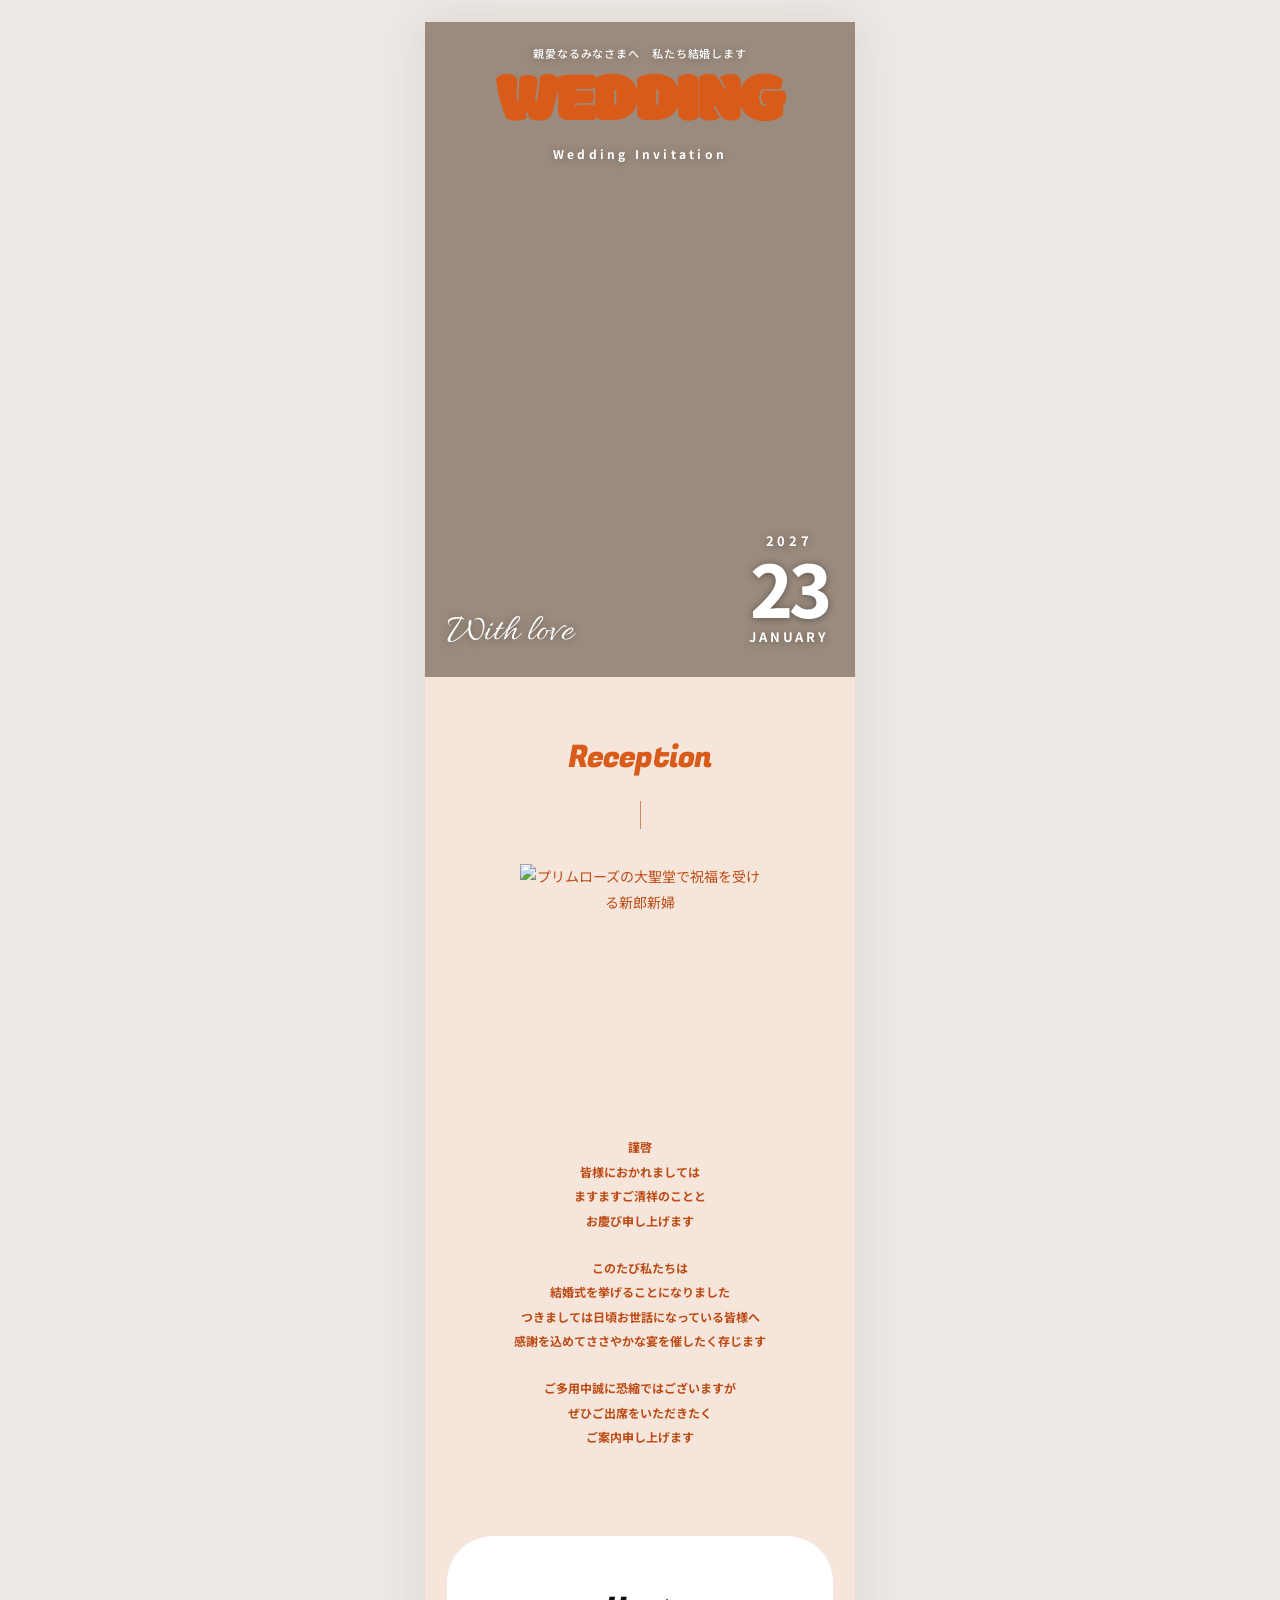
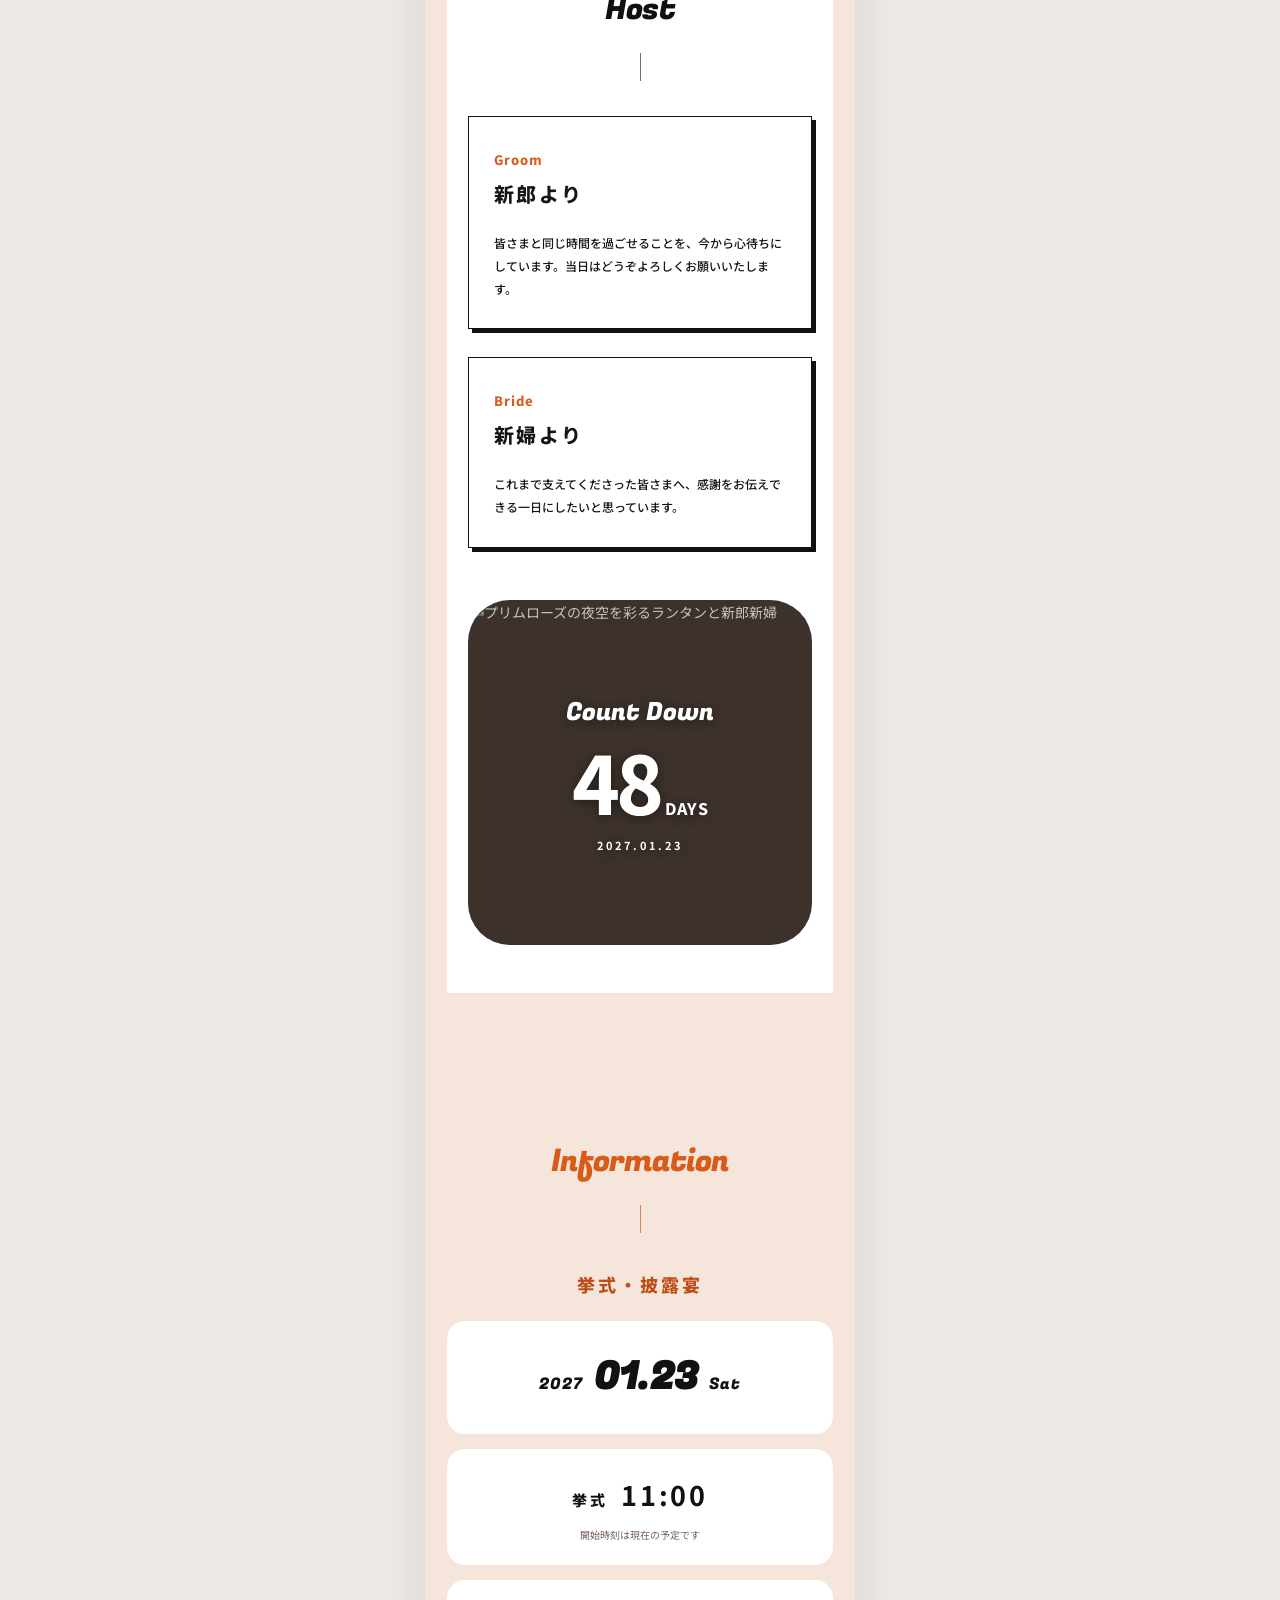
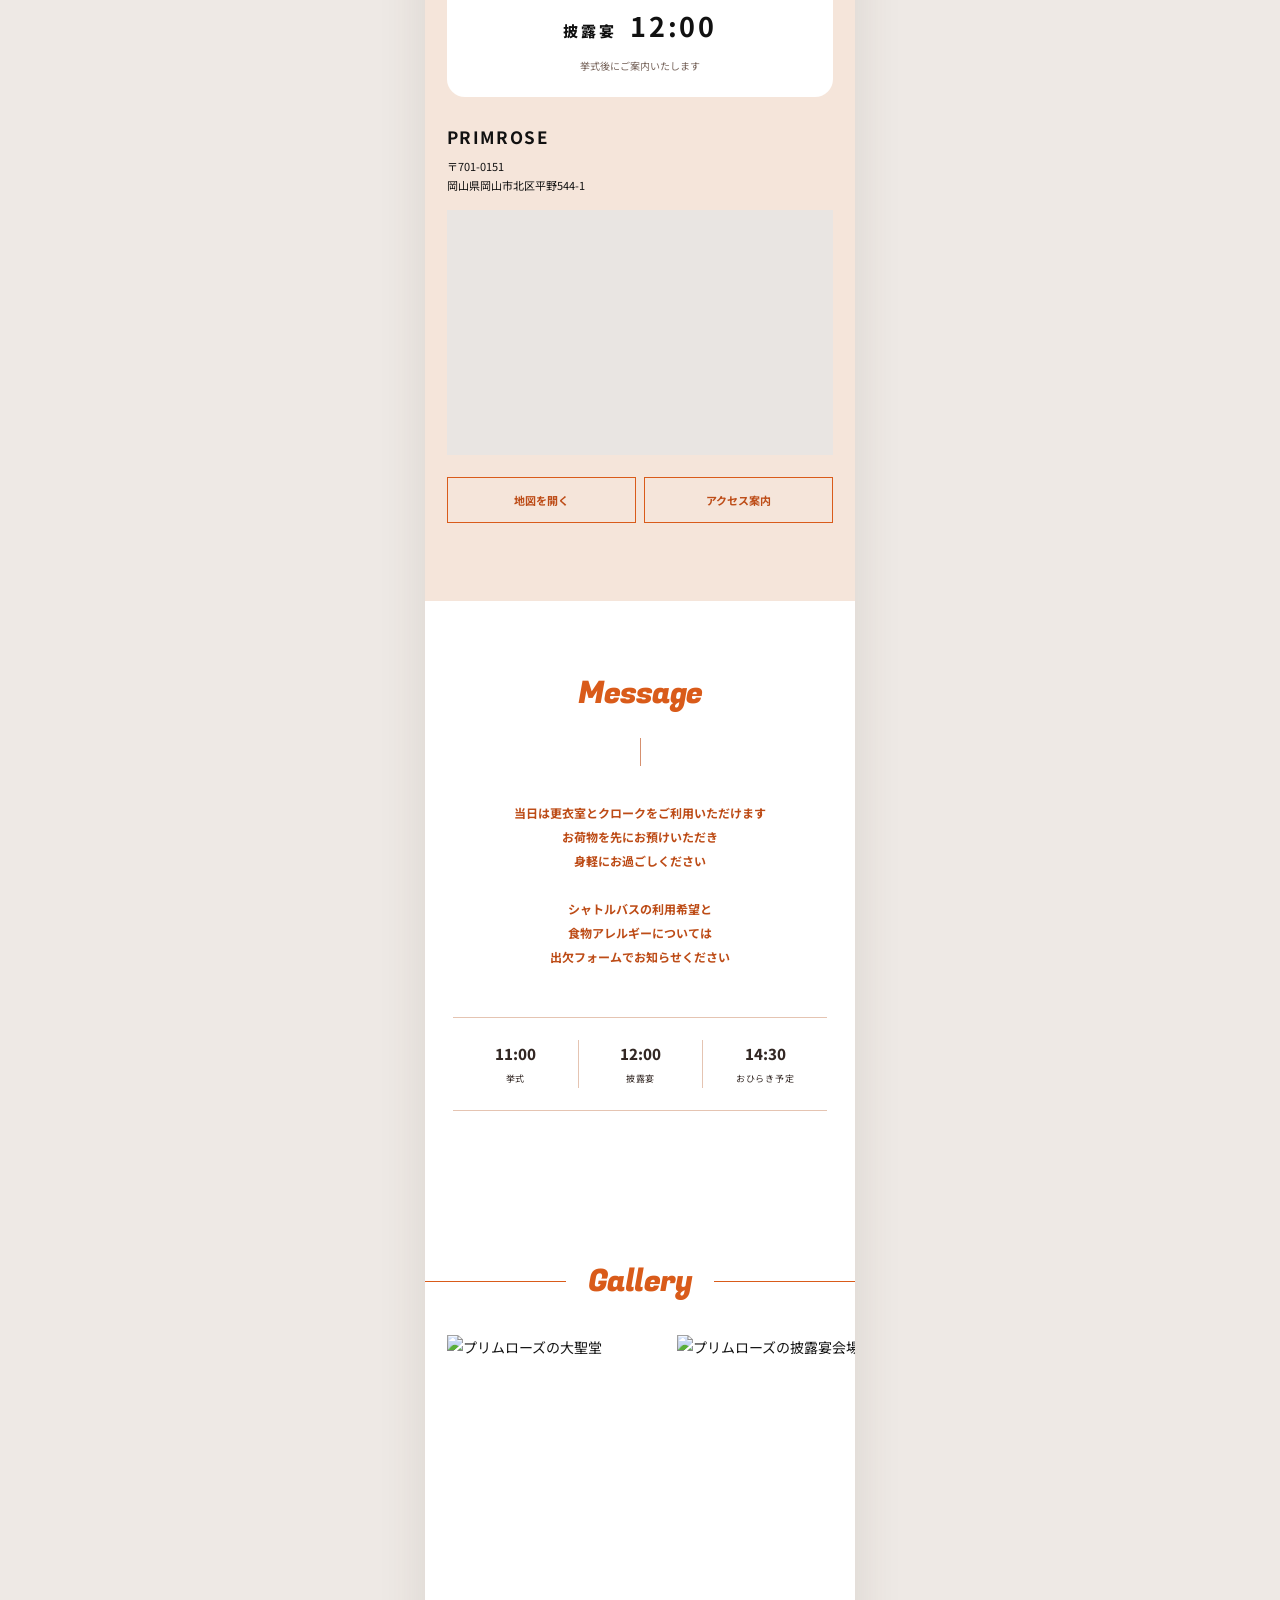
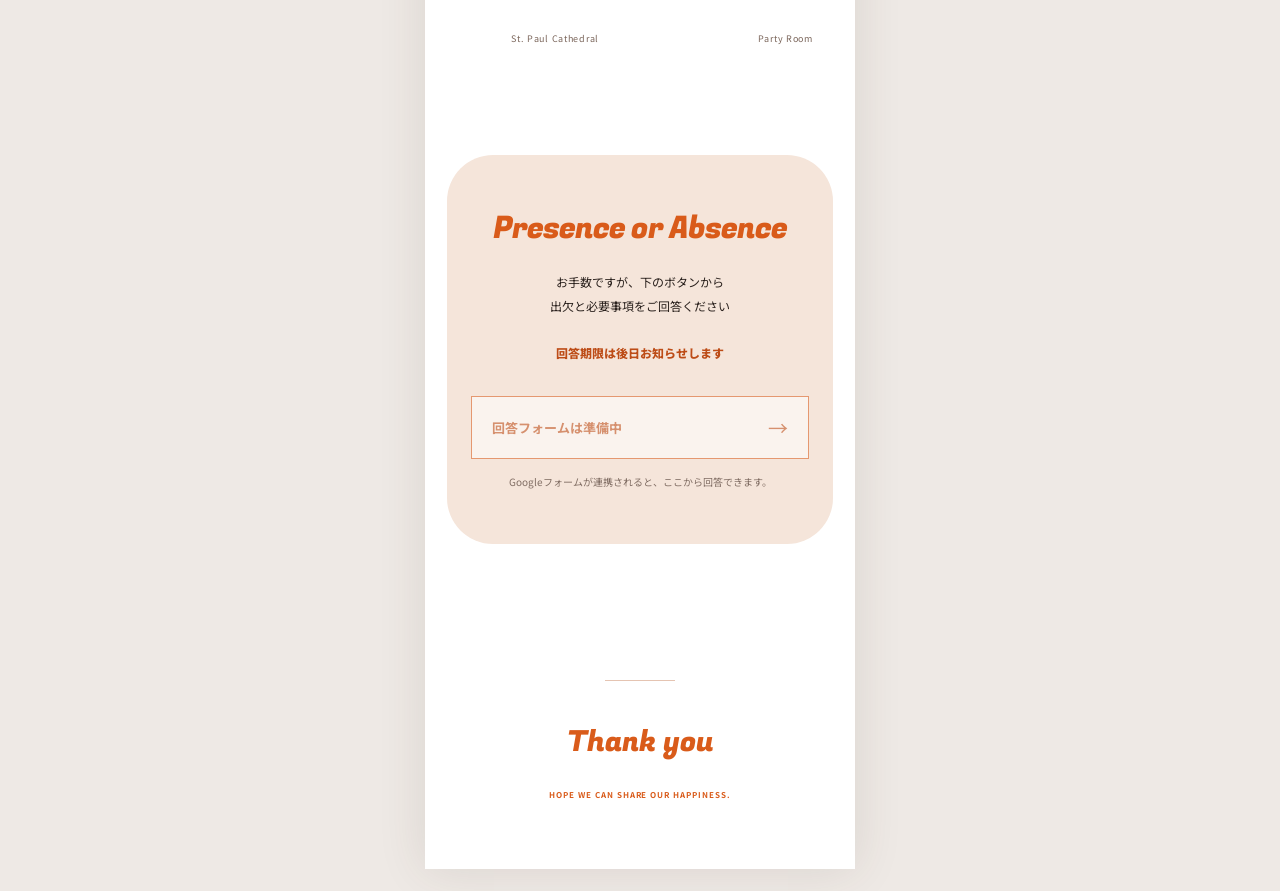
==== commit 2b41416a: "Remove review notes and draft labels" ====
--- a/invite/index.html
+++ b/invite/index.html
@@ -32,13 +32,6 @@
     img { display: block; max-width: 100%; }
     a { color: inherit; }
     .site-shell { width: min(100%, 430px); min-height: 100vh; margin: 0 auto; overflow: hidden; background: var(--paper); }
-    .draft-bar {
-      position: sticky; top: 0; z-index: 20; min-height: 31px; padding: 6px 14px;
-      color: #8f4a28; border-bottom: 1px solid #eed3c4; background: #faeee6;
-      font-size: 10px; font-weight: 500; text-align: center; letter-spacing: .05em;
-    }
-    .draft-bar[hidden] { display: none; }
-
     .hero { position: relative; height: 655px; isolation: isolate; overflow: hidden; color: #fff; background: #9b8b7e; }
     .hero-image { position: absolute; inset: 0; z-index: -1; width: 100%; height: 100%; object-fit: cover; object-position: 50% 50%; transform: scale(1.07); }
     .hero-intro {
@@ -186,8 +179,6 @@
 </head>
 <body>
   <div class="site-shell">
-    <div class="draft-bar" id="draftBar">下書きプレビュー｜日程と会場はまだ検討中です</div>
-
     <header class="hero">
       <img class="hero-image" src="https://space.fivestar-wedding.com/primrose-okayama/cms/wp-content/themes/japan-ceremony-a/public/assets/images/top/bg_mv_3.webp" alt="プリムローズでバルーンリリースを楽しむ新郎新婦とゲスト">
       <p class="hero-intro">親愛なるみなさまへ　私たち結婚します</p>
@@ -318,7 +309,6 @@
 
   <script>
     const params = new URLSearchParams(location.search);
-    const isDraft = params.get("draft") !== "0";
     const names = params.get("from")?.trim() || "私たち";
     const dateValue = params.get("date") || "2027-01-23";
     const timeValue = params.get("time") || "11:00";
@@ -348,7 +338,6 @@
     const monthNames = ["JANUARY", "FEBRUARY", "MARCH", "APRIL", "MAY", "JUNE", "JULY", "AUGUST", "SEPTEMBER", "OCTOBER", "NOVEMBER", "DECEMBER"];
     const receptionValue = addMinutes(timeValue, 60);
 
-    document.querySelector("#draftBar").hidden = !isDraft;
     document.querySelector("#heroName").textContent = names === "私たち" ? "With love" : names;
     document.querySelector("#detailTime").textContent = timeValue;
     document.querySelector("#scheduleCeremony").textContent = timeValue;
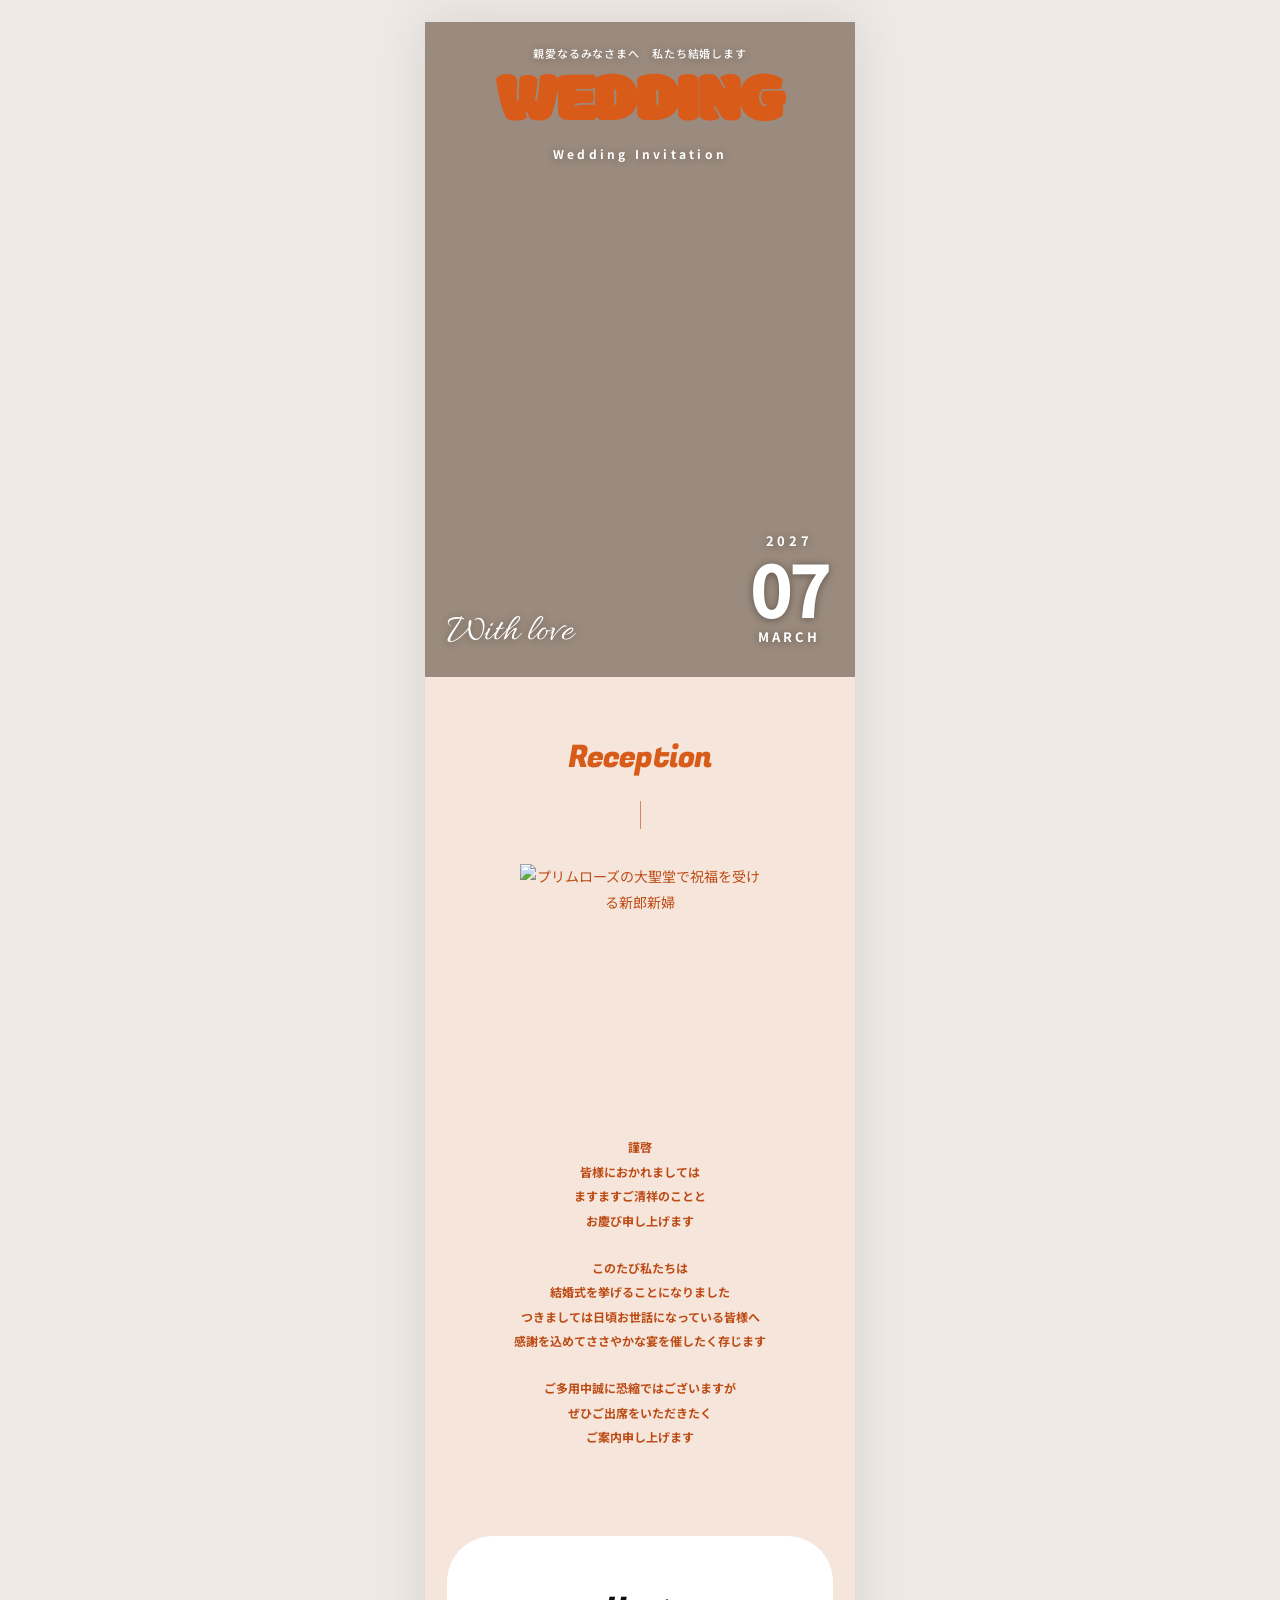
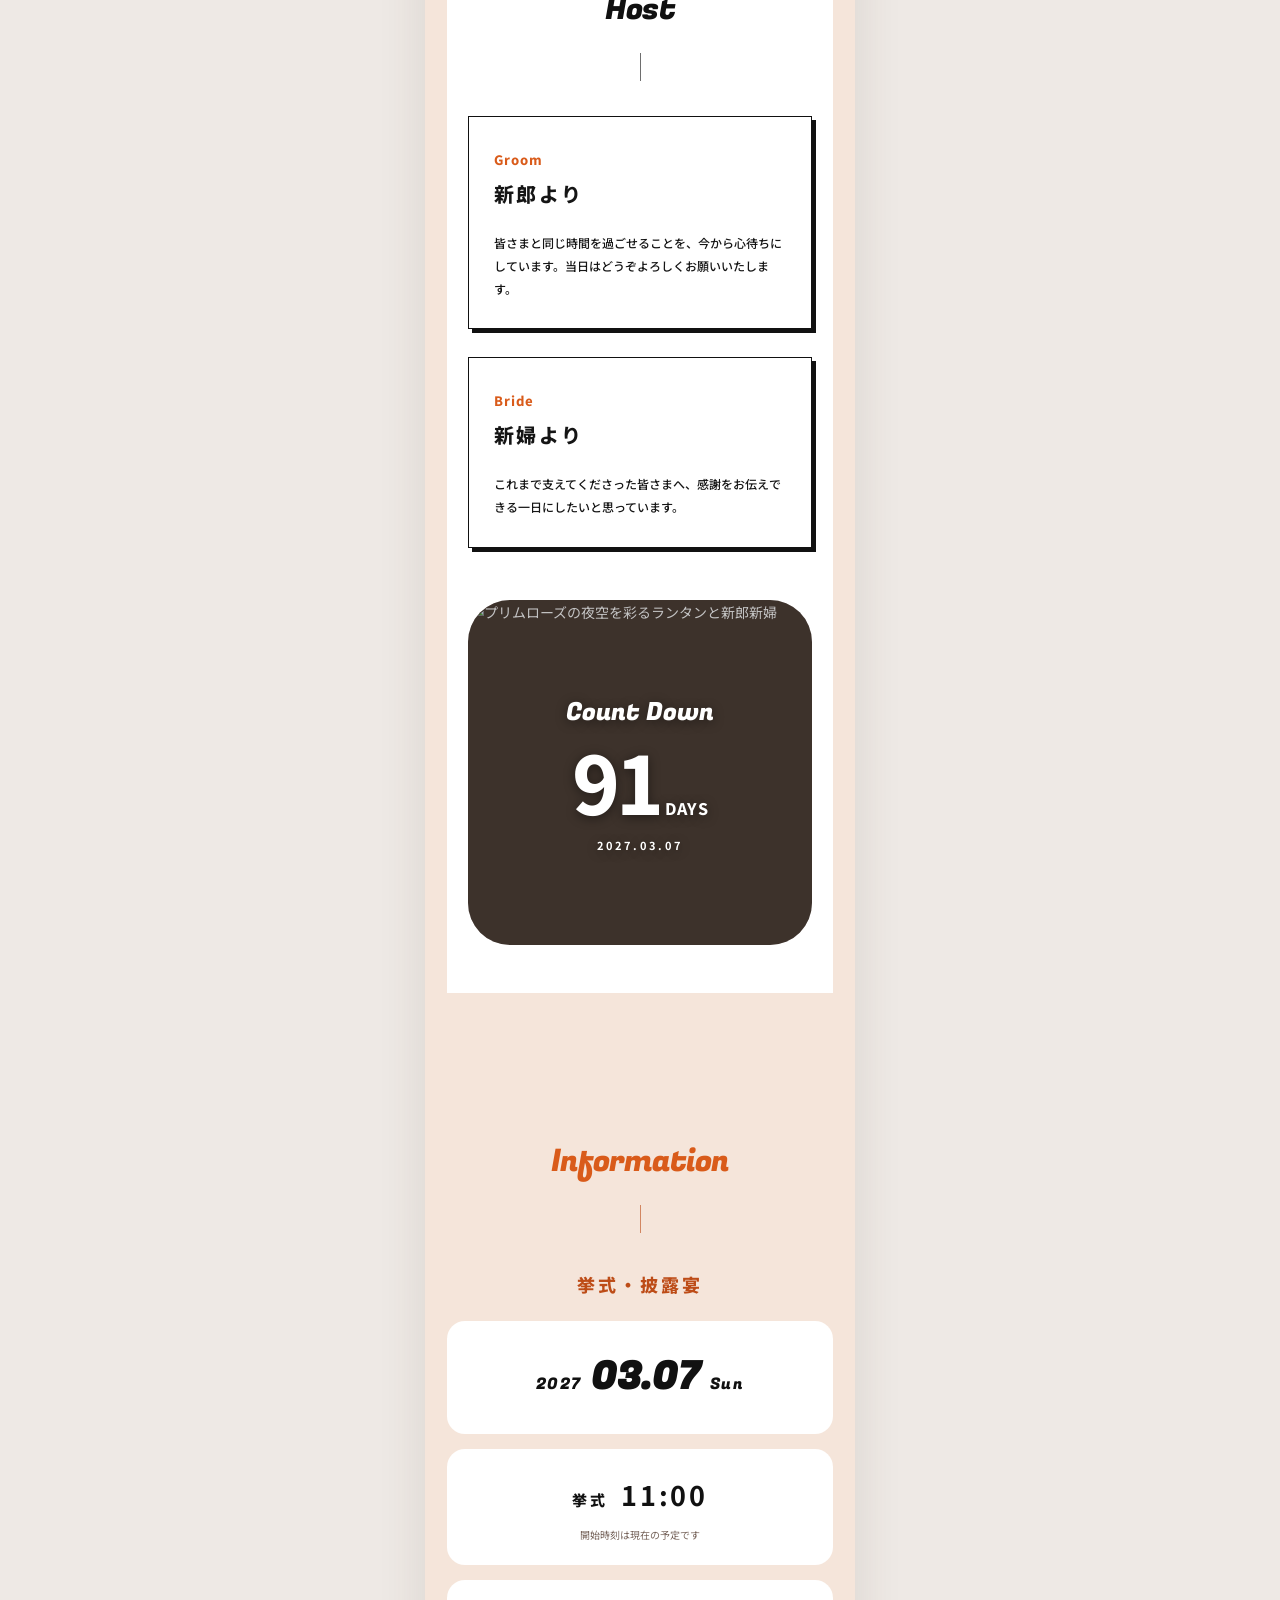
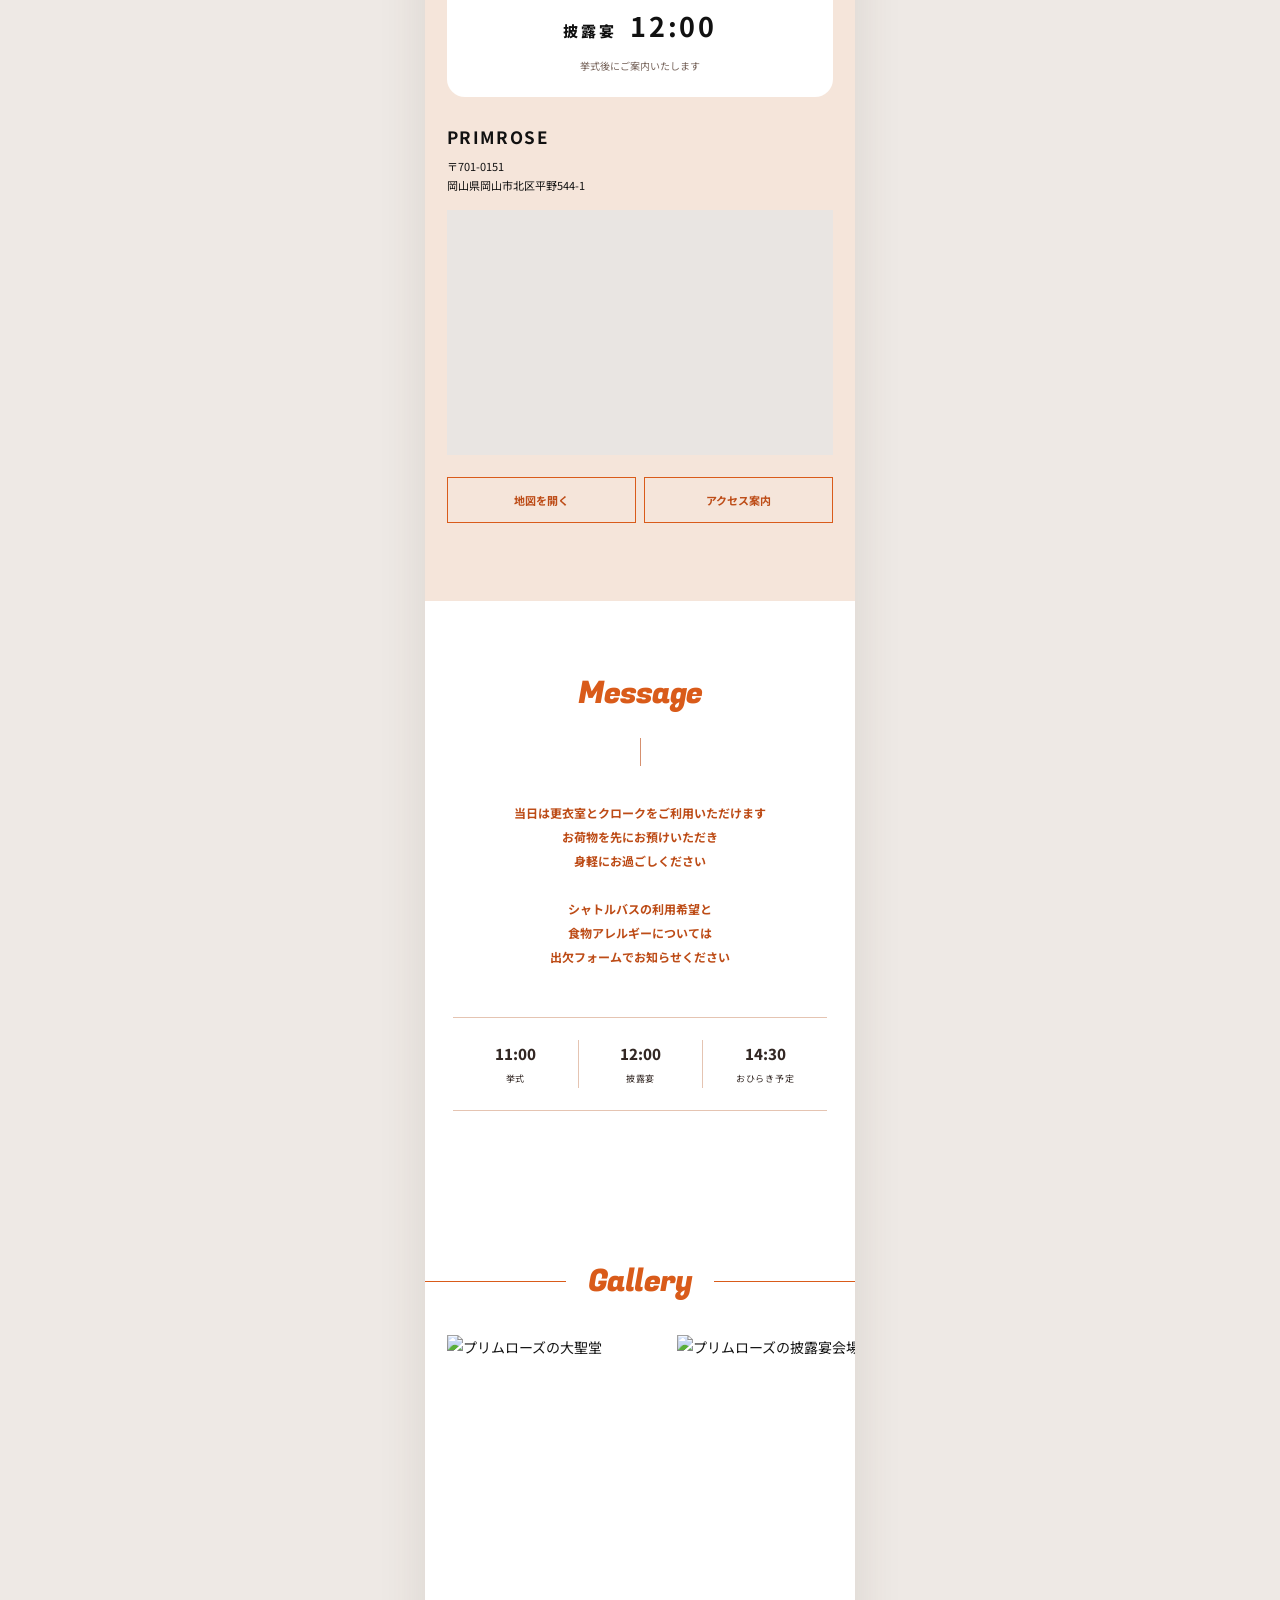
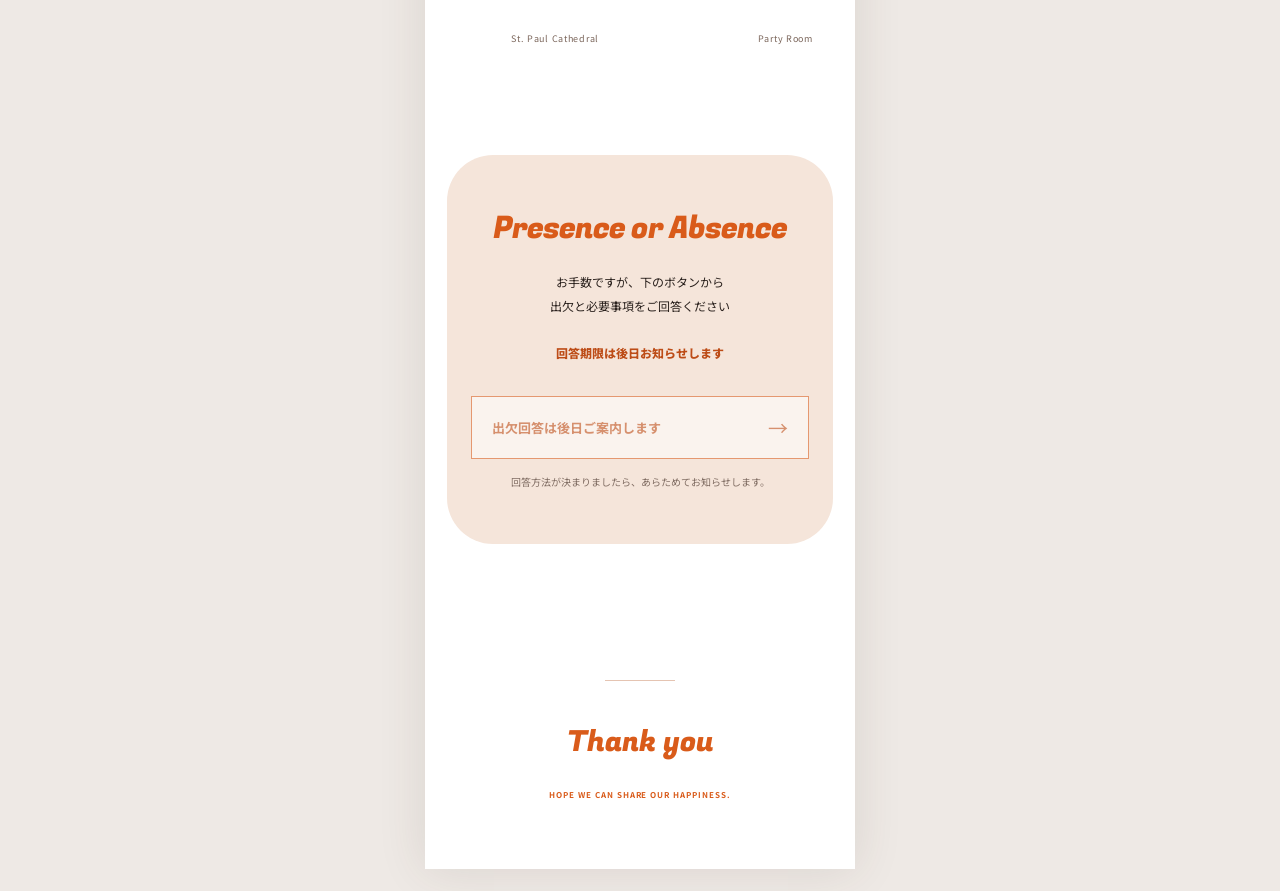
==== commit ce307e25: "Update confirmed wedding date and first meeting" ====
--- a/invite/index.html
+++ b/invite/index.html
@@ -187,8 +187,8 @@
       <p class="hero-name" id="heroName">With love</p>
       <div class="hero-date" aria-label="挙式日">
         <span class="hero-year" id="dateYear">2027</span>
-        <span class="hero-day" id="dateDay">23</span>
-        <span class="hero-month" id="dateMonthName">JANUARY</span>
+        <span class="hero-day" id="dateDay">07</span>
+        <span class="hero-month" id="dateMonthName">MARCH</span>
       </div>
     </header>
 
@@ -224,7 +224,7 @@
             <div class="countdown-content">
               <p class="countdown-label">Count Down</p>
               <p class="countdown-number"><span id="countdownDays">---</span><small>DAYS</small></p>
-              <p class="countdown-date" id="countdownDate">2027.01.23</p>
+              <p class="countdown-date" id="countdownDate">2027.03.07</p>
             </div>
           </div>
         </div>
@@ -236,8 +236,8 @@
         <p class="information-kicker">挙式・披露宴</p>
         <div class="info-block date-row" aria-label="開催日">
           <span id="infoYear">2027</span>
-          <strong id="infoDate">01.23</strong>
-          <span id="infoWeekday">Sat</span>
+          <strong id="infoDate">03.07</strong>
+          <span id="infoWeekday">Sun</span>
         </div>
         <div class="info-block">
           <p class="time-main">挙式 <strong id="detailTime">11:00</strong></p>
@@ -295,8 +295,8 @@
           <h2 class="section-title" id="rsvpTitle">Presence or Absence</h2>
           <p>お手数ですが、下のボタンから<br>出欠と必要事項をご回答ください</p>
           <p class="deadline" id="deadlineText">回答期限は後日お知らせします</p>
-          <a class="rsvp-button" id="rsvpButton" href="#rsvp" aria-disabled="true"><span>回答フォームは準備中</span></a>
-          <p class="form-note" id="formNote">Googleフォームが連携されると、ここから回答できます。</p>
+          <a class="rsvp-button" id="rsvpButton" href="#rsvp" aria-disabled="true"><span>出欠回答は後日ご案内します</span></a>
+          <p class="form-note" id="formNote">回答方法が決まりましたら、あらためてお知らせします。</p>
         </section>
       </div>
     </main>
@@ -310,7 +310,7 @@
   <script>
     const params = new URLSearchParams(location.search);
     const names = params.get("from")?.trim() || "私たち";
-    const dateValue = params.get("date") || "2027-01-23";
+    const dateValue = params.get("date") || "2027-03-07";
     const timeValue = params.get("time") || "11:00";
     const venue = params.get("venue")?.trim() || "PRIMROSE";
     const deadline = params.get("deadline") || "";
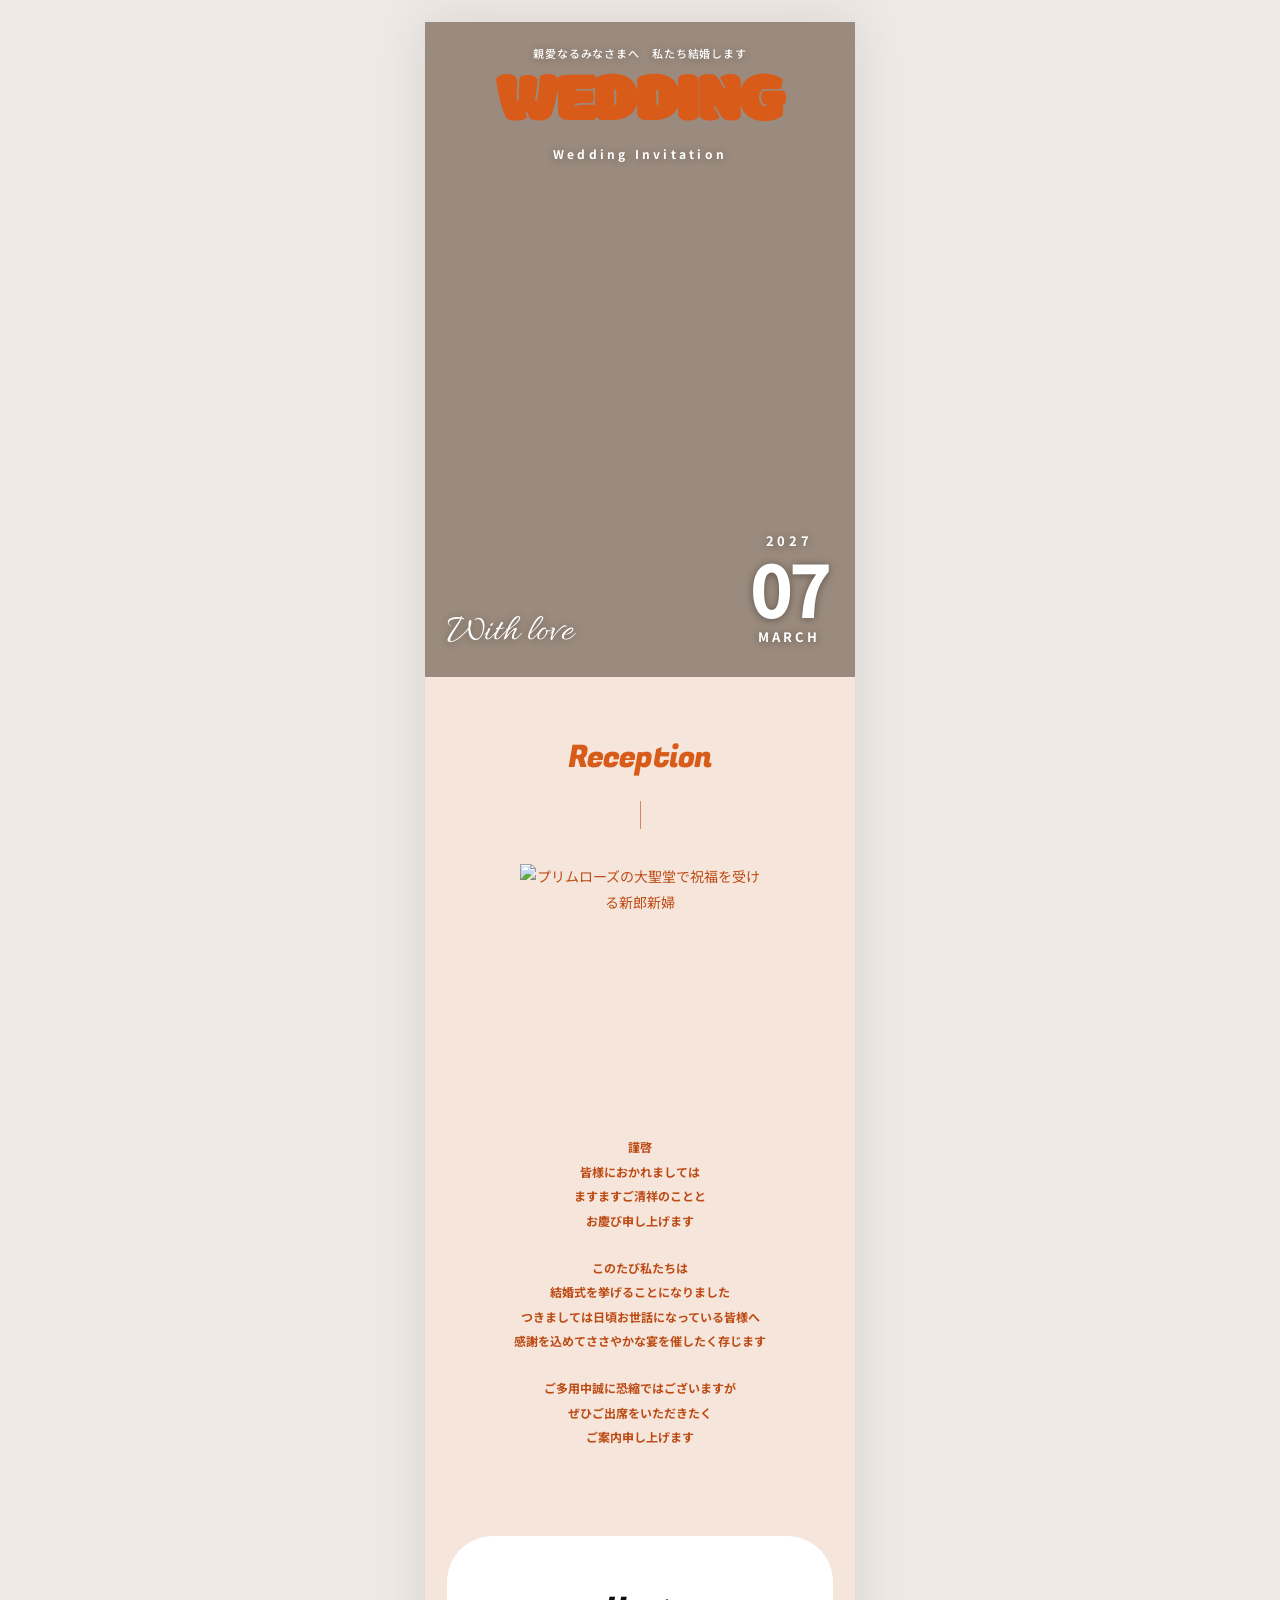
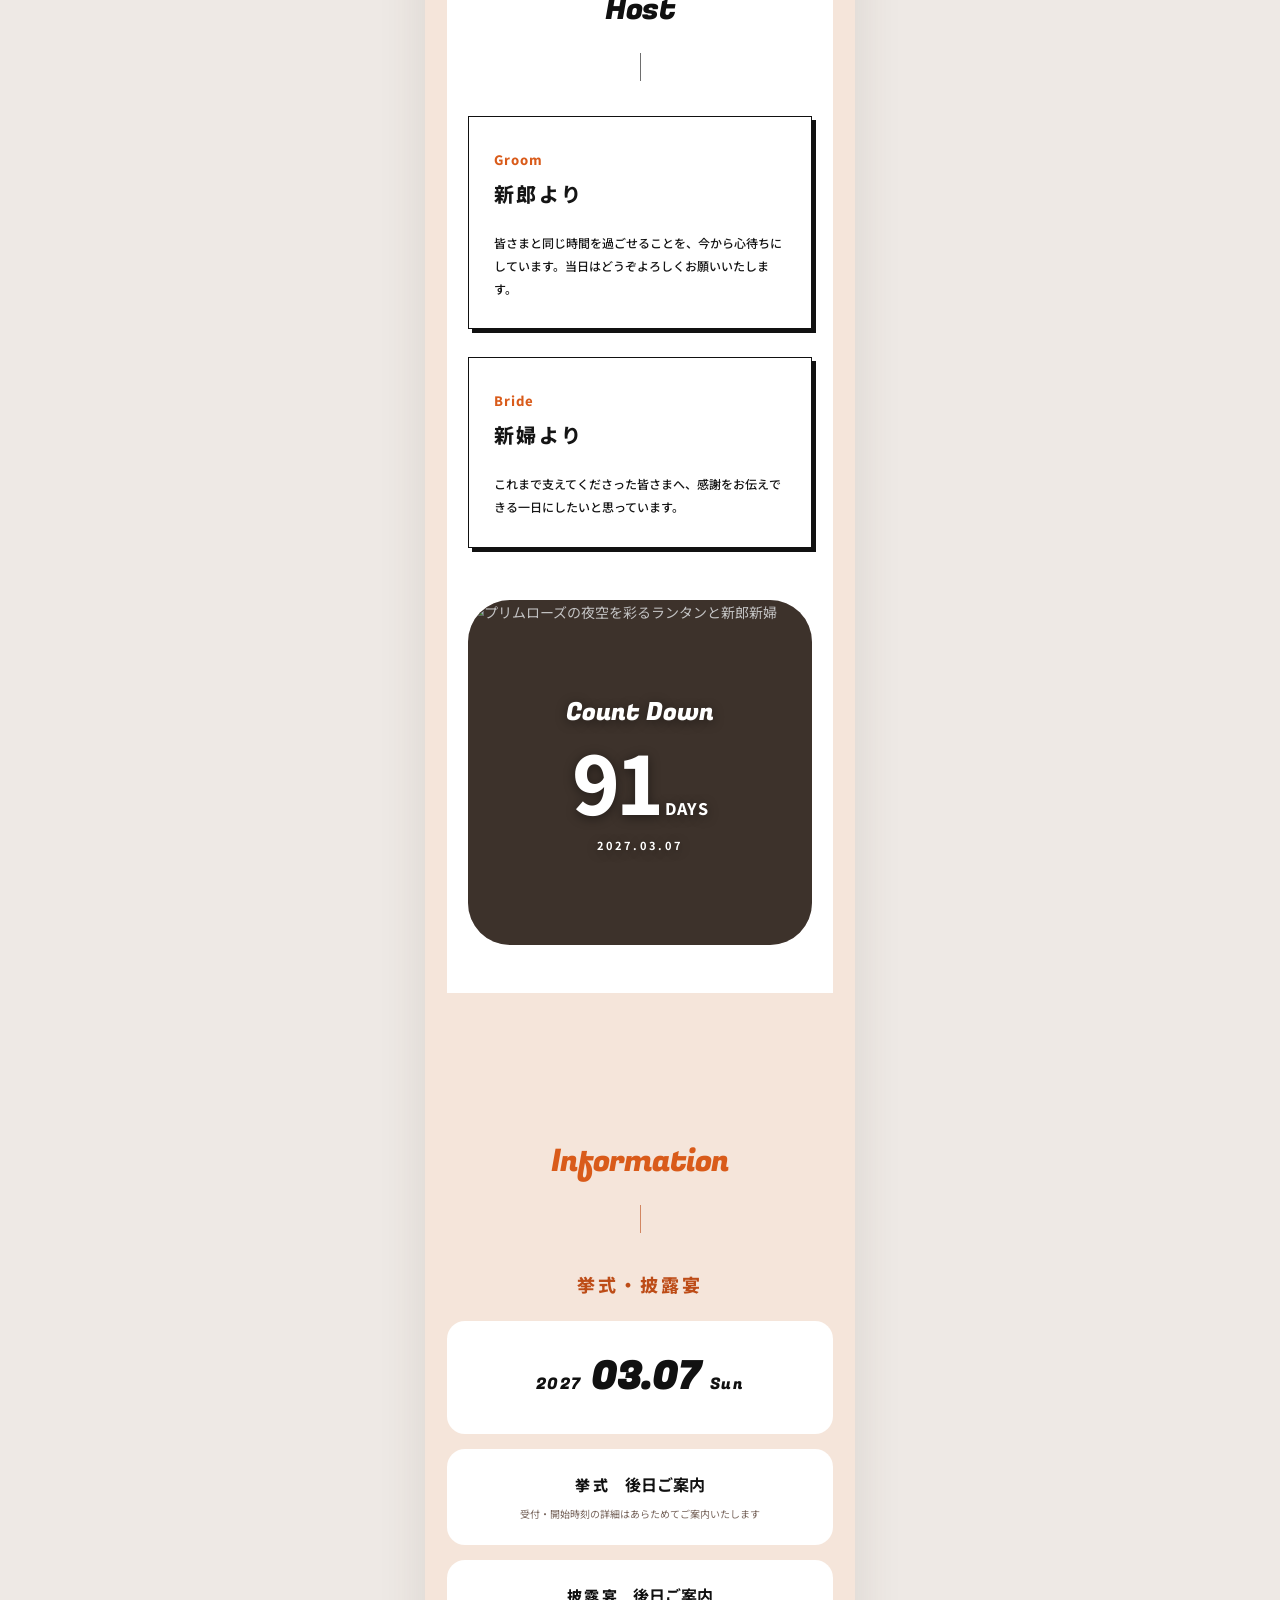
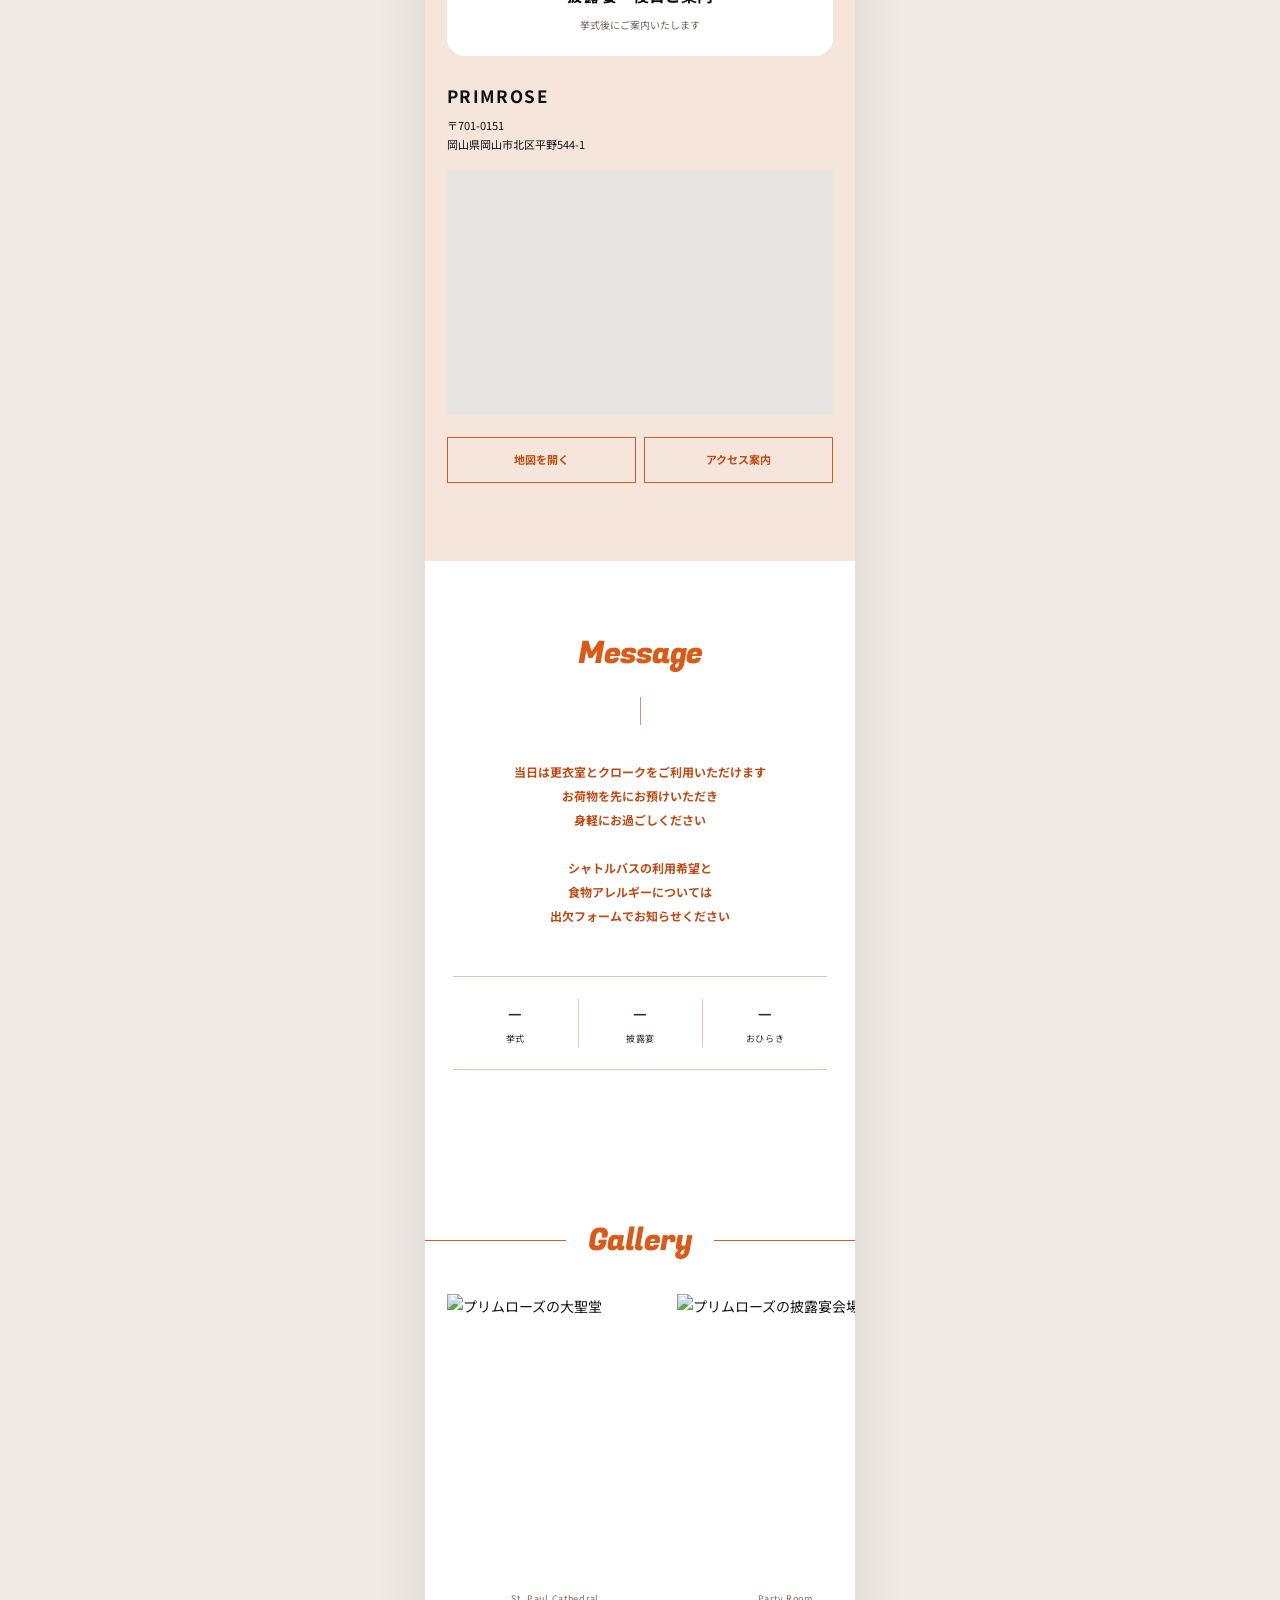
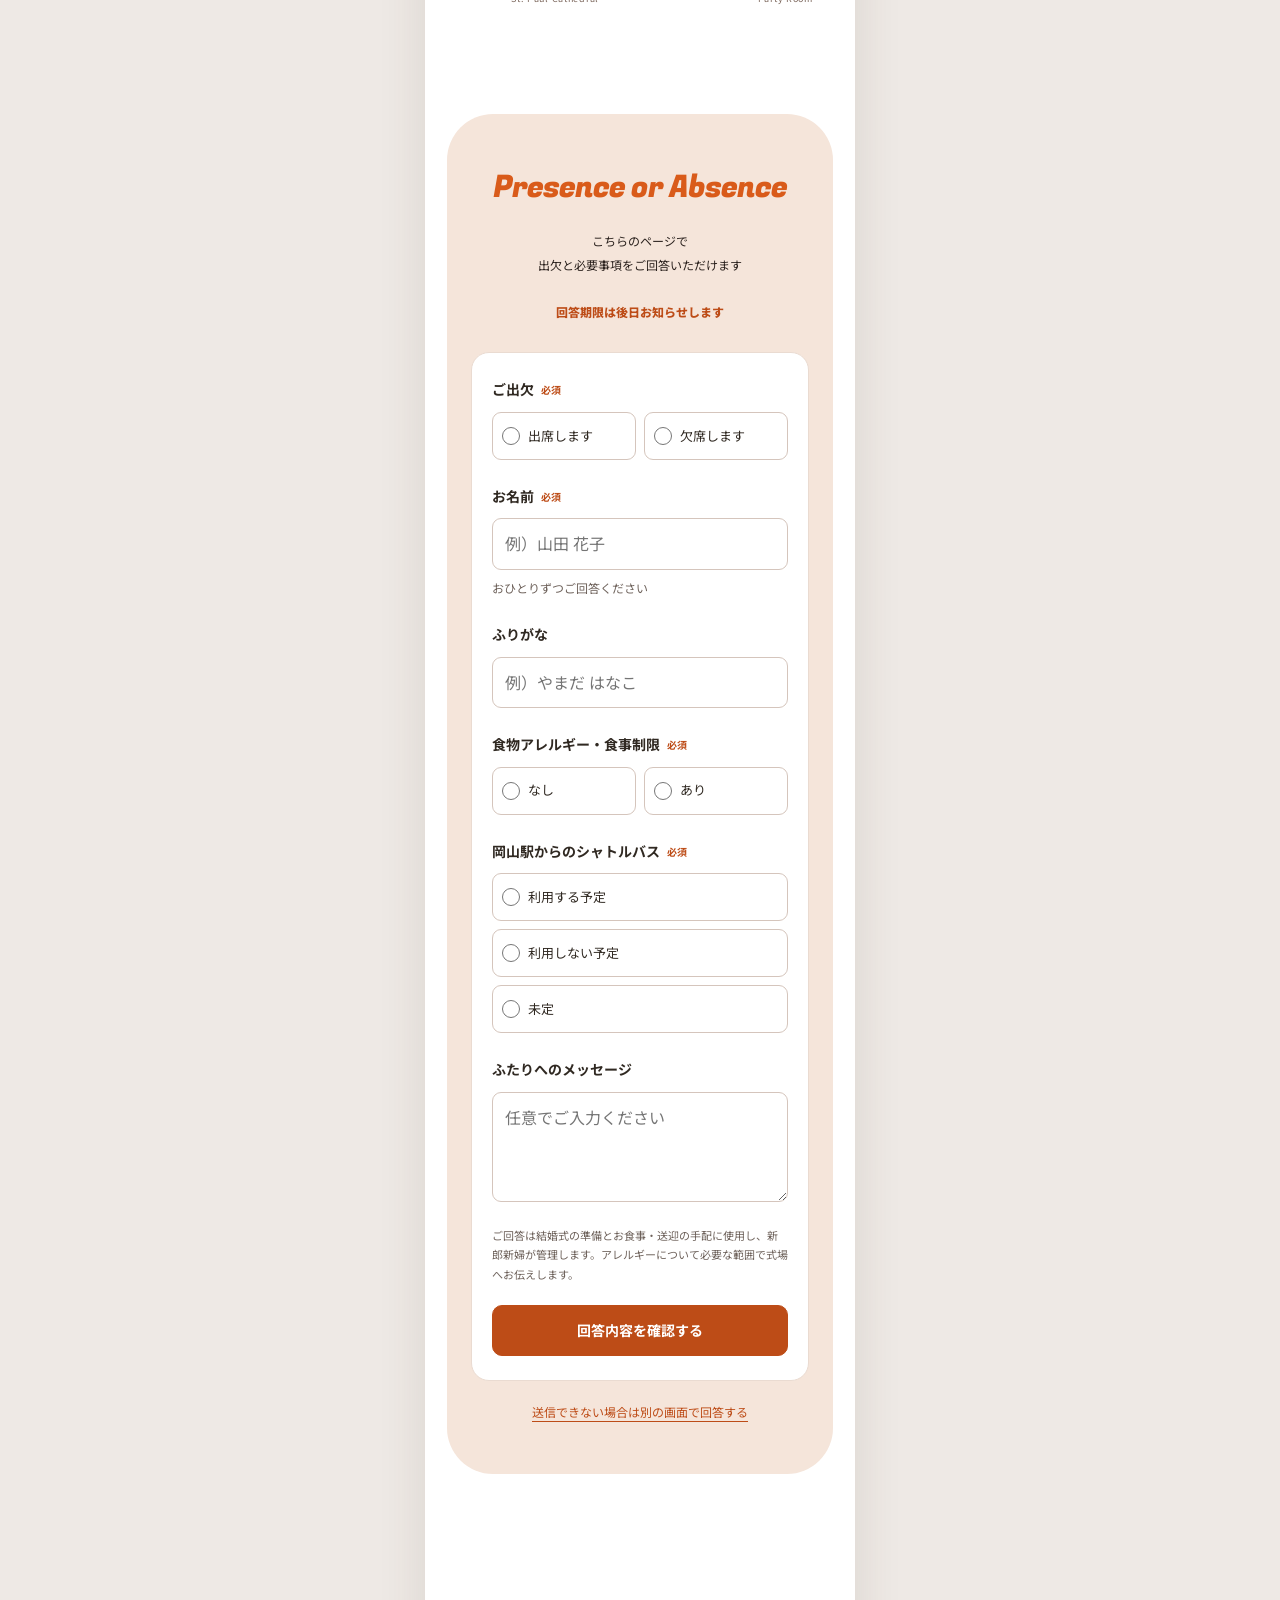
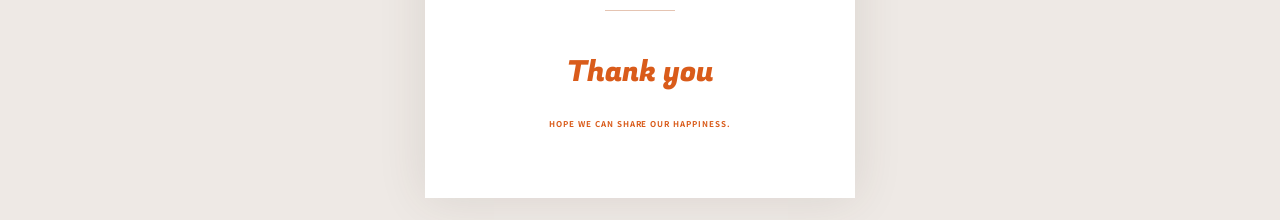
==== commit ffeb418d: "Connect invitation RSVP to private Google Sheets" ====
--- a/invite/index.html
+++ b/invite/index.html
@@ -107,6 +107,7 @@
     .date-row strong { font-size: 38px; letter-spacing: .01em; }
     .time-main { margin: 0; color: #111; font-size: 15px; font-weight: 800; letter-spacing: .18em; }
     .time-main strong { margin-left: 8px; font-size: 27px; }
+    .time-main strong.undecided { font-size: 16px; letter-spacing: normal; }
     .time-note { margin: 6px 0 0; color: #76635a; font-size: 10px; }
     .venue-block { margin-top: 24px; color: #111; text-align: left; }
     .venue-block strong { display: block; font-size: 17px; letter-spacing: .08em; }
@@ -176,6 +177,7 @@
     }
     @media (prefers-reduced-motion: reduce) { html { scroll-behavior: auto; } }
   </style>
+  <link rel="stylesheet" href="rsvp.css?v=1">
 </head>
 <body>
   <div class="site-shell">
@@ -240,11 +242,11 @@
           <span id="infoWeekday">Sun</span>
         </div>
         <div class="info-block">
-          <p class="time-main">挙式 <strong id="detailTime">11:00</strong></p>
-          <p class="time-note">開始時刻は現在の予定です</p>
+          <p class="time-main">挙式 <strong id="detailTime" class="undecided">後日ご案内</strong></p>
+          <p class="time-note">受付・開始時刻の詳細はあらためてご案内いたします</p>
         </div>
         <div class="info-block">
-          <p class="time-main">披露宴 <strong id="receptionTime">12:00</strong></p>
+          <p class="time-main">披露宴 <strong id="receptionTime" class="undecided">後日ご案内</strong></p>
           <p class="time-note">挙式後にご案内いたします</p>
         </div>
         <div class="venue-block">
@@ -266,9 +268,9 @@
           <p>シャトルバスの利用希望と<br>食物アレルギーについては<br>出欠フォームでお知らせください</p>
         </div>
         <div class="schedule" aria-label="当日の予定">
-          <div class="schedule-item"><time id="scheduleCeremony">11:00</time><span>挙式</span></div>
-          <div class="schedule-item"><time id="scheduleReception">12:00</time><span>披露宴</span></div>
-          <div class="schedule-item"><time>14:30</time><span>おひらき予定</span></div>
+          <div class="schedule-item"><time id="scheduleCeremony">—</time><span>挙式</span></div>
+          <div class="schedule-item"><time id="scheduleReception">—</time><span>披露宴</span></div>
+          <div class="schedule-item"><time id="scheduleEnd">—</time><span>おひらき</span></div>
         </div>
       </section>
 
@@ -293,10 +295,10 @@
       <div class="rsvp-wrap">
         <section class="rsvp" id="rsvp" aria-labelledby="rsvpTitle">
           <h2 class="section-title" id="rsvpTitle">Presence or Absence</h2>
-          <p>お手数ですが、下のボタンから<br>出欠と必要事項をご回答ください</p>
+          <p>こちらのページで<br>出欠と必要事項をご回答いただけます</p>
           <p class="deadline" id="deadlineText">回答期限は後日お知らせします</p>
-          <a class="rsvp-button" id="rsvpButton" href="#rsvp" aria-disabled="true"><span>出欠回答は後日ご案内します</span></a>
-          <p class="form-note" id="formNote">回答方法が決まりましたら、あらためてお知らせします。</p>
+          <div data-rsvp-widget data-design="balloon"></div>
+          <noscript>ご回答にはJavaScriptを有効にしてください。</noscript>
         </section>
       </div>
     </main>
@@ -311,38 +313,22 @@
     const params = new URLSearchParams(location.search);
     const names = params.get("from")?.trim() || "私たち";
     const dateValue = params.get("date") || "2027-03-07";
-    const timeValue = params.get("time") || "11:00";
+    const getTime = key => /^(?:[01]\d|2[0-3]):[0-5]\d$/.test(params.get(key) || "") ? params.get(key) : "";
+    const timeValue = getTime("time");
     const venue = params.get("venue")?.trim() || "PRIMROSE";
     const deadline = params.get("deadline") || "";
 
-    const safeFormUrl = value => {
-      try {
-        const url = new URL(value || "");
-        const allowedHost = url.hostname === "forms.gle" || url.hostname === "docs.google.com";
-        return url.protocol === "https:" && allowedHost ? url.toString() : "";
-      } catch {
-        return "";
-      }
-    };
-    const addMinutes = (value, minutes) => {
-      const match = /^(\d{1,2}):(\d{2})$/.exec(value);
-      if (!match) return "12:00";
-      const total = (Number(match[1]) * 60 + Number(match[2]) + minutes) % 1440;
-      return String(Math.floor(total / 60)).padStart(2, "0") + ":" + String(total % 60).padStart(2, "0");
-    };
-
-    const formUrl = safeFormUrl(params.get("form"));
     const date = new Date(dateValue + "T00:00:00");
     const validDate = !Number.isNaN(date.getTime());
     const weekdays = ["Sun", "Mon", "Tue", "Wed", "Thu", "Fri", "Sat"];
     const monthNames = ["JANUARY", "FEBRUARY", "MARCH", "APRIL", "MAY", "JUNE", "JULY", "AUGUST", "SEPTEMBER", "OCTOBER", "NOVEMBER", "DECEMBER"];
-    const receptionValue = addMinutes(timeValue, 60);
+    const receptionValue = getTime("reception");
 
     document.querySelector("#heroName").textContent = names === "私たち" ? "With love" : names;
-    document.querySelector("#detailTime").textContent = timeValue;
-    document.querySelector("#scheduleCeremony").textContent = timeValue;
-    document.querySelector("#receptionTime").textContent = receptionValue;
-    document.querySelector("#scheduleReception").textContent = receptionValue;
+    [["#detailTime", timeValue], ["#receptionTime", receptionValue]].forEach(([id, value]) => { const el = document.querySelector(id); el.textContent = value || "後日ご案内"; el.classList.toggle("undecided", !value); });
+    document.querySelector("#scheduleCeremony").textContent = timeValue || "—";
+    document.querySelector("#scheduleReception").textContent = receptionValue || "—";
+    document.querySelector("#scheduleEnd").textContent = getTime("end") || "—";
     document.querySelector("#detailVenue").textContent = venue;
     document.title = names + " Wedding Invitation";
 
@@ -373,17 +359,8 @@
       }
     }
 
-    const rsvpButton = document.querySelector("#rsvpButton");
-    if (formUrl) {
-      rsvpButton.href = formUrl;
-      rsvpButton.target = "_blank";
-      rsvpButton.rel = "noopener";
-      rsvpButton.removeAttribute("aria-disabled");
-      rsvpButton.querySelector("span").textContent = "出欠を回答する";
-      document.querySelector("#formNote").textContent = "回答内容はGoogleフォームへ送信されます。";
-    } else {
-      rsvpButton.addEventListener("click", event => event.preventDefault());
-    }
   </script>
+  <script src="rsvp-config.js?v=1"></script>
+  <script src="rsvp-client.js?v=1"></script>
 </body>
 </html>
--- a/invite/rsvp.css
+++ b/invite/rsvp.css
@@ -0,0 +1,34 @@
+.rsvp-widget { --rsvp-accent: var(--orange-deep, #976875); --rsvp-border: #d5c5bc; margin-top: 28px; color: #302922; font-family: "Noto Sans JP", -apple-system, BlinkMacSystemFont, sans-serif; font-size: 14px; line-height: 1.75; text-align: left; letter-spacing: normal; }
+.rsvp-widget [hidden] { display: none !important; }
+.rsvp-widget .rsvp-panel { margin: 0; padding: 24px 20px; border: 1px solid #eadbd1; border-radius: 18px; background: #fff; }
+.rsvp-widget .rsvp-field { min-width: 0; margin: 0 0 24px; padding: 0; border: 0; }
+.rsvp-widget legend, .rsvp-widget .rsvp-label { display: block; padding: 0; margin: 0 0 10px; color: #302922; font-size: 14px; font-weight: 700; }
+.rsvp-widget .rsvp-required { display: inline-block; margin-left: 7px; color: var(--rsvp-accent); font-size: 10px; vertical-align: 1px; }
+.rsvp-widget .rsvp-choices { display: grid; grid-template-columns: repeat(2, minmax(0, 1fr)); gap: 8px; }
+.rsvp-widget .rsvp-choices.stack { grid-template-columns: 1fr; }
+.rsvp-widget .rsvp-choice { display: flex; align-items: center; gap: 8px; min-height: 48px; margin: 0; padding: 11px 9px; border: 1px solid var(--rsvp-border); border-radius: 9px; background: #fff; font-size: 13px; cursor: pointer; }
+.rsvp-widget .rsvp-choice:has(input:checked) { border-color: var(--rsvp-accent); background: #fbf5f1; }
+.rsvp-widget input[type="radio"] { flex: 0 0 auto; width: 18px; height: 18px; margin: 0; accent-color: var(--rsvp-accent); }
+.rsvp-widget .rsvp-input { display: block; width: 100%; max-width: 100%; padding: 12px; border: 1px solid var(--rsvp-border); border-radius: 9px; background: #fff; color: #302922; font: inherit; font-size: 16px; line-height: 1.6; letter-spacing: normal; }
+.rsvp-widget textarea.rsvp-input { min-height: 110px; resize: vertical; }
+.rsvp-widget .rsvp-hint { display: block; margin: 7px 0 0; color: #6e625b; font-size: 12px; }
+.rsvp-widget .rsvp-privacy { max-width: none; margin: 20px 0 !important; color: #6e625b; font-size: 11px !important; line-height: 1.8 !important; text-align: left; }
+.rsvp-widget .rsvp-action { display: flex; align-items: center; justify-content: center; width: 100%; min-height: 50px; margin: 0; padding: 12px 10px; border: 1px solid var(--rsvp-accent); border-radius: 10px; background: var(--rsvp-accent); color: #fff; font: inherit; font-size: 14px; font-weight: 700; cursor: pointer; }
+.rsvp-widget .rsvp-action.secondary { color: var(--rsvp-accent); background: #fff; }
+.rsvp-widget .rsvp-action:disabled { opacity: .6; cursor: wait; }
+.rsvp-widget .rsvp-actions { display: grid; gap: 12px; margin-top: 24px; }
+.rsvp-widget .rsvp-review-title, .rsvp-widget .rsvp-success-title { max-width: none; margin: 0 0 20px !important; font-size: 18px !important; font-weight: 700; line-height: 1.6 !important; }
+.rsvp-widget .rsvp-review-list { margin: 0; }
+.rsvp-widget .rsvp-review-list > div { padding: 12px 0; border-bottom: 1px solid #eee5df; }
+.rsvp-widget .rsvp-review-list dt { color: #74665d; font-size: 11px; }
+.rsvp-widget .rsvp-review-list dd { margin: 4px 0 0; white-space: pre-wrap; overflow-wrap: anywhere; }
+.rsvp-widget .rsvp-feedback { max-width: none; margin: 16px 0 !important; color: #8e3020; font-size: 13px !important; line-height: 1.7 !important; overflow-wrap: anywhere; }
+.rsvp-widget .rsvp-success { text-align: center; }
+.rsvp-widget .rsvp-success p { max-width: none; font-size: 13px !important; }
+.rsvp-widget .rsvp-receipt { display: block; margin-top: 8px; font-size: 20px; letter-spacing: .08em; }
+.rsvp-widget .rsvp-fallback { display: block; margin-top: 20px; color: var(--rsvp-accent); font-size: 12px; text-align: center; text-underline-offset: 4px; }
+.rsvp-widget .rsvp-honeypot { position: absolute; left: -10000px; width: 1px; height: 1px; overflow: hidden; }
+.rsvp-widget :is(input, textarea, button, a):focus-visible { outline: 3px solid #286cc0; outline-offset: 3px; }
+.rsvp-widget .rsvp-panel:focus { outline: none; }
+@media (max-width: 370px) { .rsvp-widget .rsvp-panel { padding: 22px 14px; } .rsvp-widget .rsvp-choices { gap: 6px; } }
+@media (prefers-reduced-motion: reduce) { .rsvp-widget * { scroll-behavior: auto !important; } }
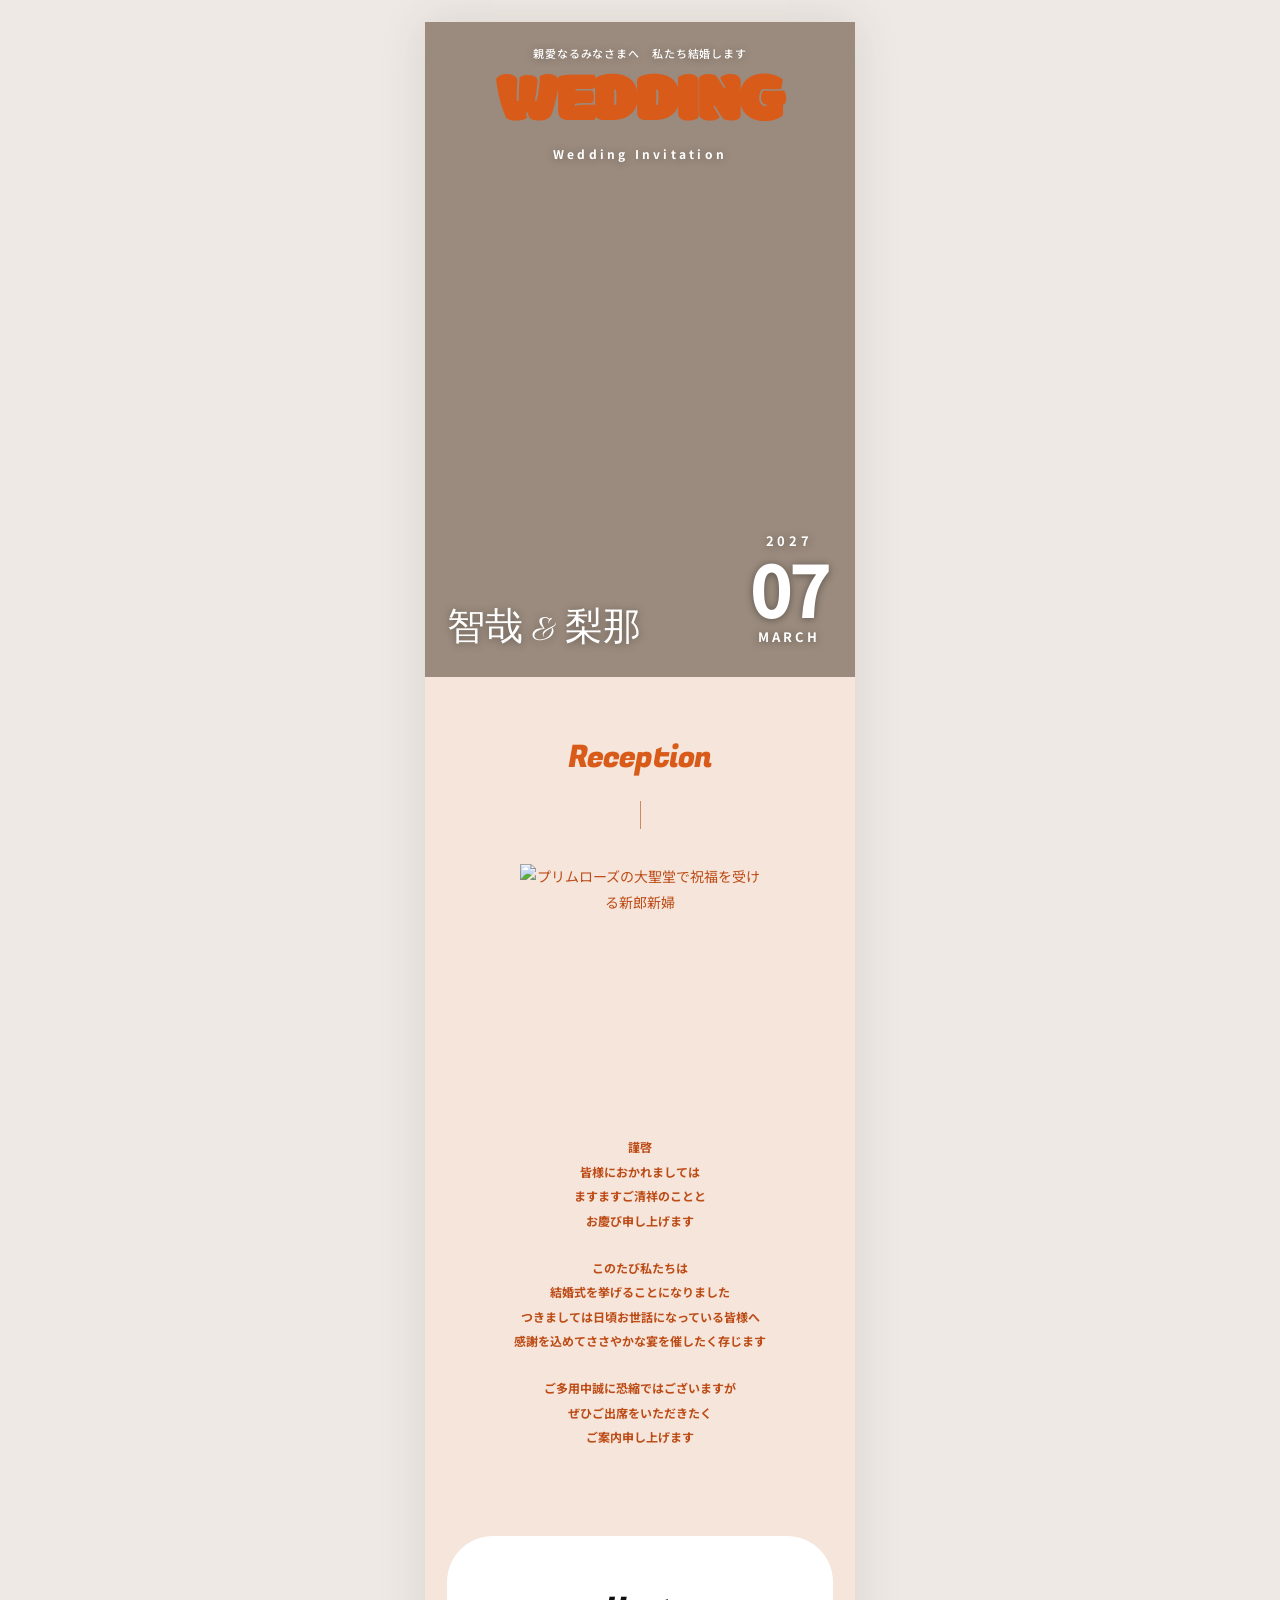
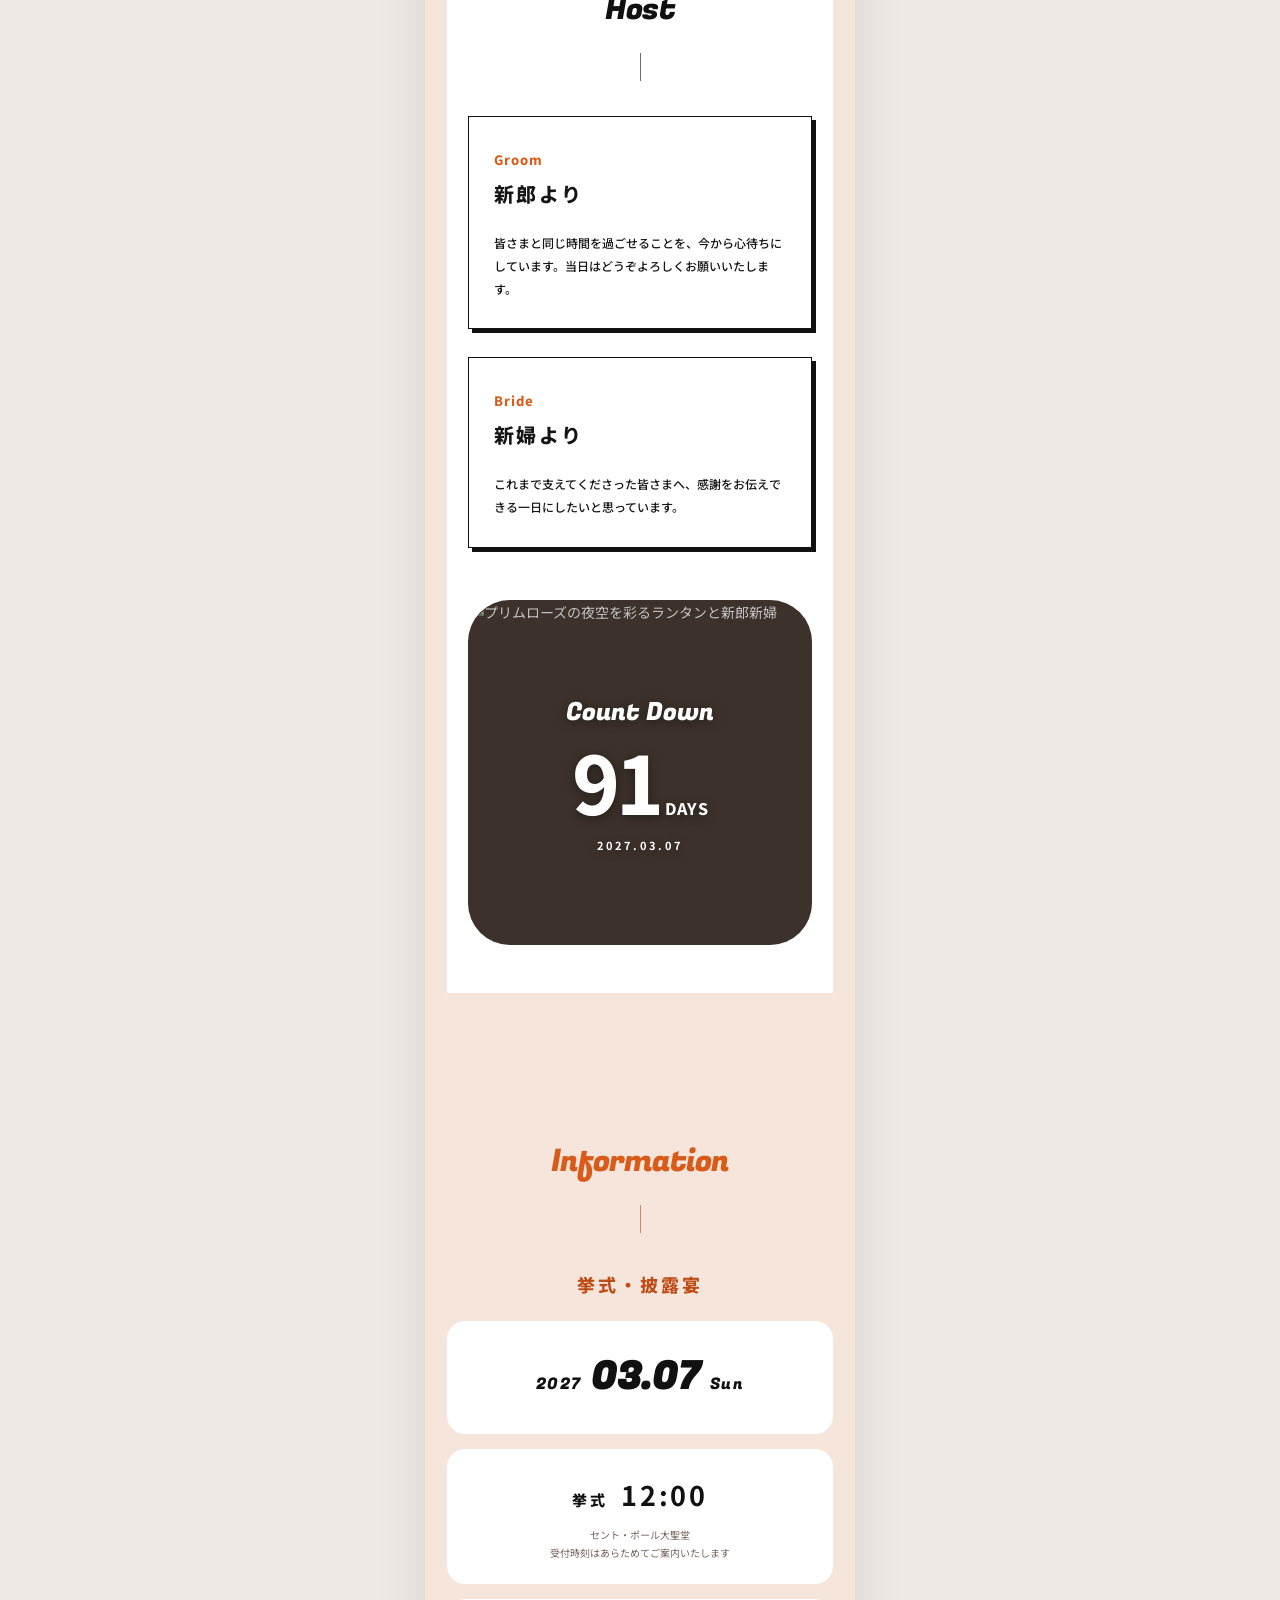
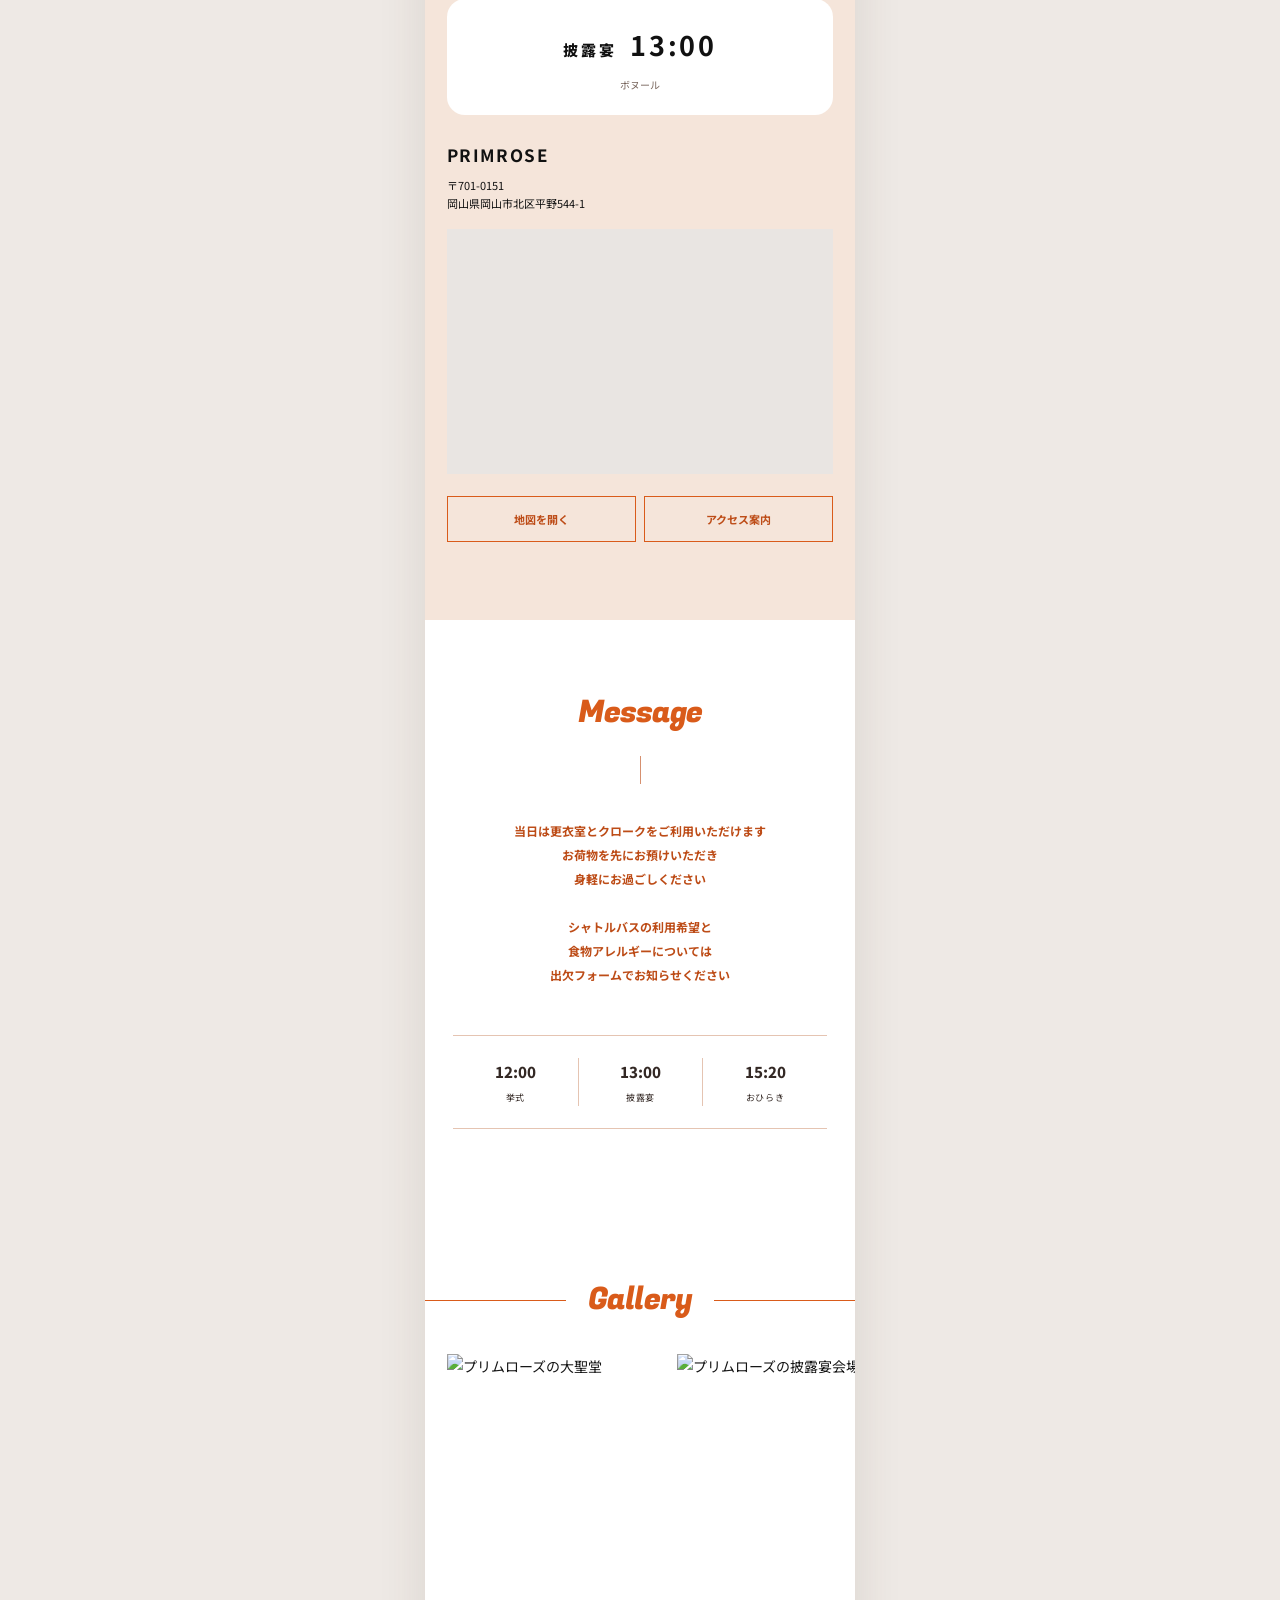
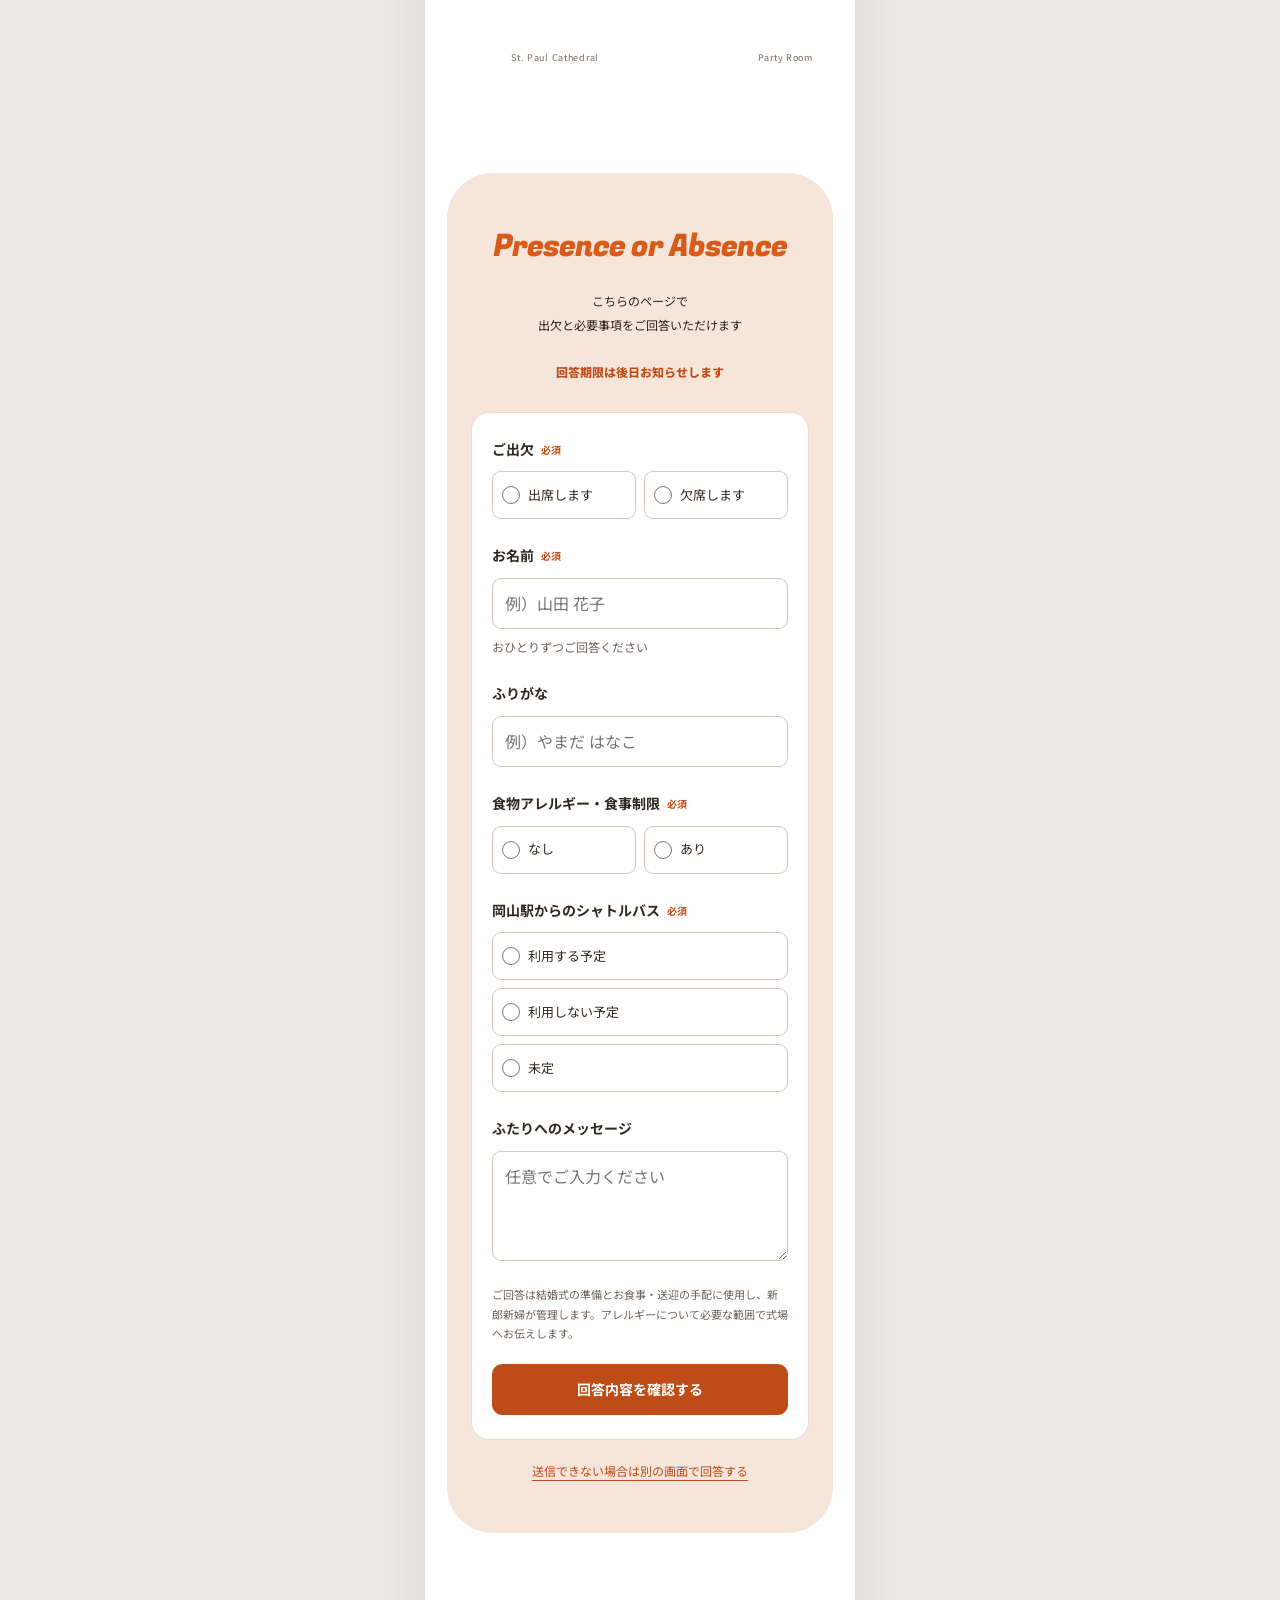
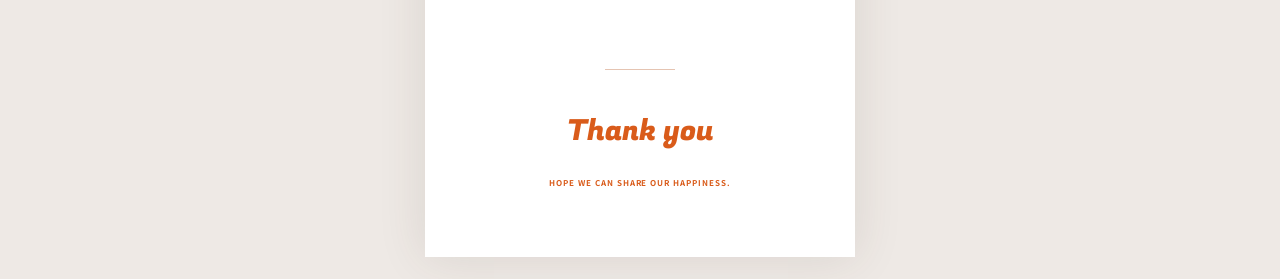
==== commit 0c0bce5d: "Align wedding planner with Drive PDFs and improve mobile estimates" ====
--- a/invite/index.html
+++ b/invite/index.html
@@ -243,11 +243,11 @@
         </div>
         <div class="info-block">
           <p class="time-main">挙式 <strong id="detailTime" class="undecided">後日ご案内</strong></p>
-          <p class="time-note">受付・開始時刻の詳細はあらためてご案内いたします</p>
+          <p class="time-note">セント・ポール大聖堂<br>受付時刻はあらためてご案内いたします</p>
         </div>
         <div class="info-block">
           <p class="time-main">披露宴 <strong id="receptionTime" class="undecided">後日ご案内</strong></p>
-          <p class="time-note">挙式後にご案内いたします</p>
+          <p class="time-note">ボヌール</p>
         </div>
         <div class="venue-block">
           <strong id="detailVenue">PRIMROSE</strong>
@@ -309,14 +309,16 @@
     </footer>
   </div>
 
+  <script src="../wedding-details.js?v=1"></script>
   <script>
     const params = new URLSearchParams(location.search);
-    const names = params.get("from")?.trim() || "私たち";
-    const dateValue = params.get("date") || "2027-03-07";
-    const getTime = key => /^(?:[01]\d|2[0-3]):[0-5]\d$/.test(params.get(key) || "") ? params.get(key) : "";
+    const details = WEDDING_DETAILS.resolve(location.search);
+    const names = details.names;
+    const dateValue = details.date;
+    const getTime = details.getTime;
     const timeValue = getTime("time");
-    const venue = params.get("venue")?.trim() || "PRIMROSE";
-    const deadline = params.get("deadline") || "";
+    const venue = details.venue;
+    const deadline = details.deadline;
 
     const date = new Date(dateValue + "T00:00:00");
     const validDate = !Number.isNaN(date.getTime());
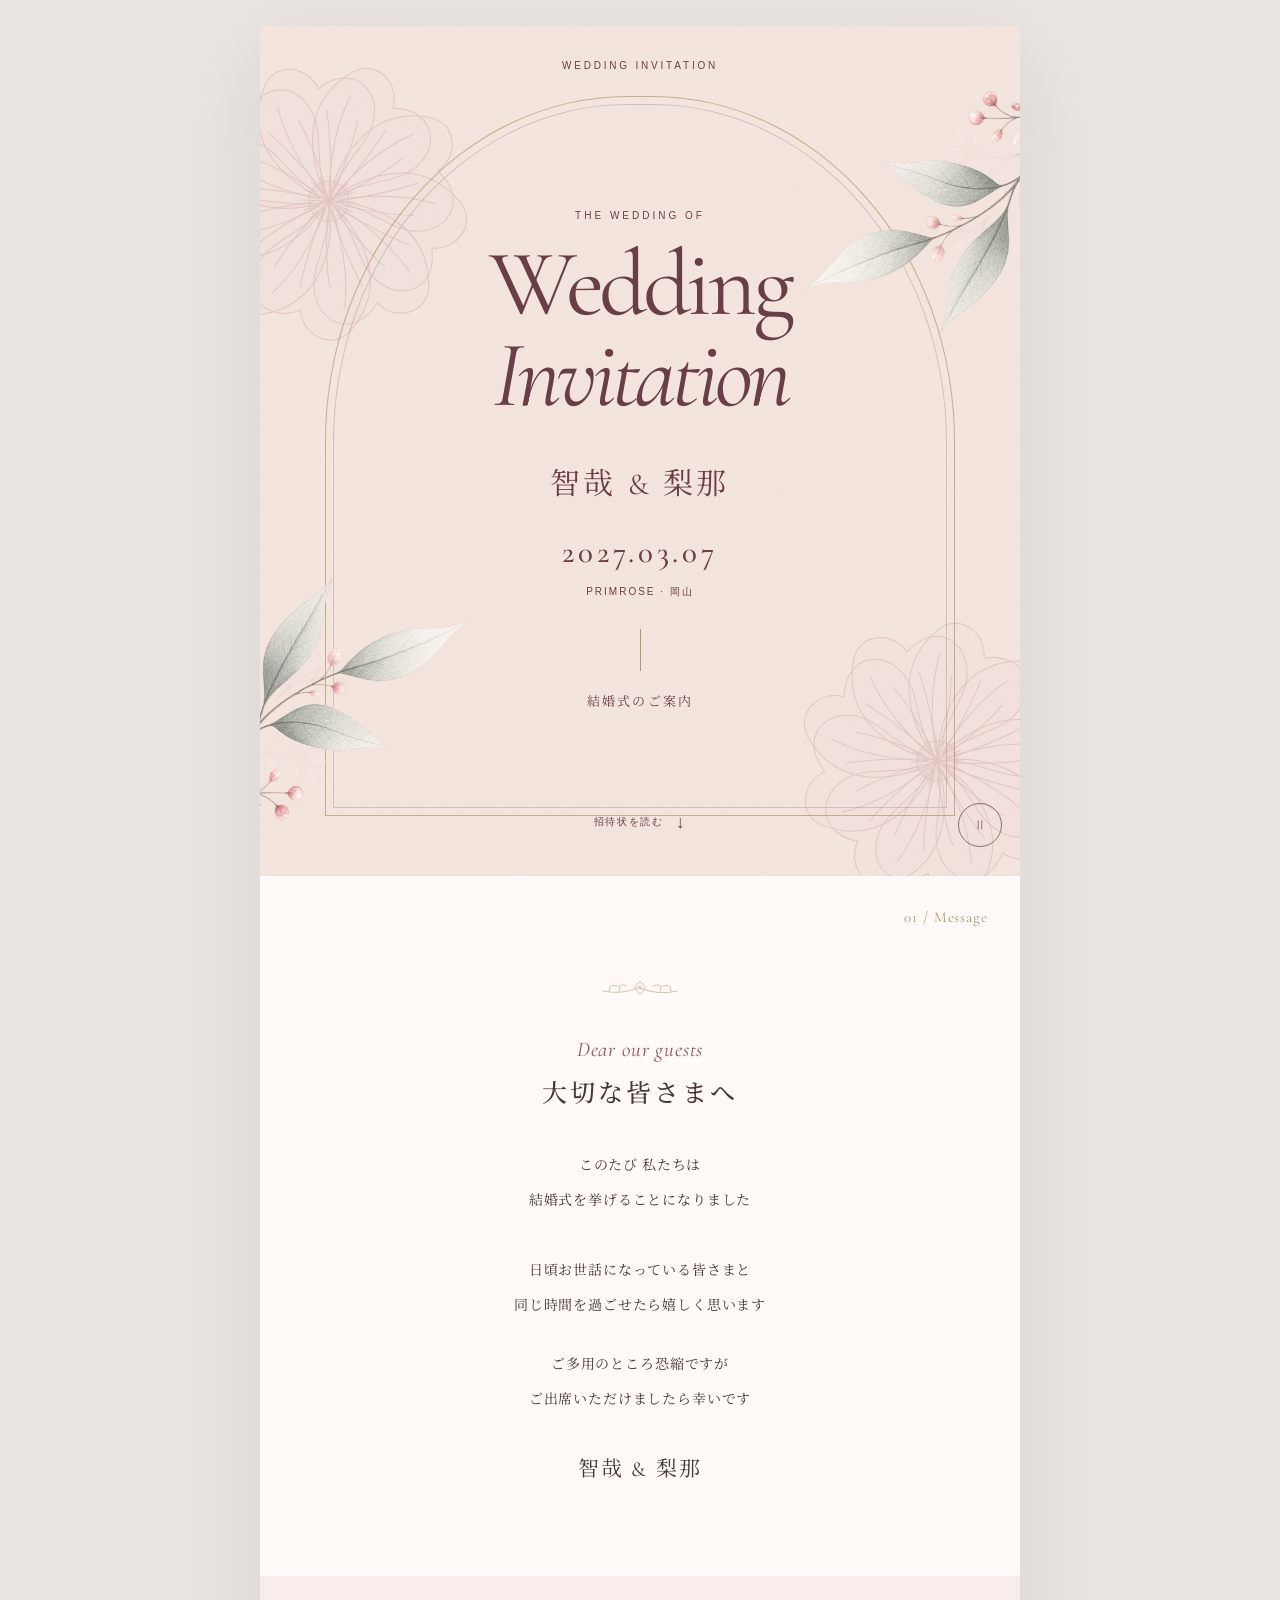
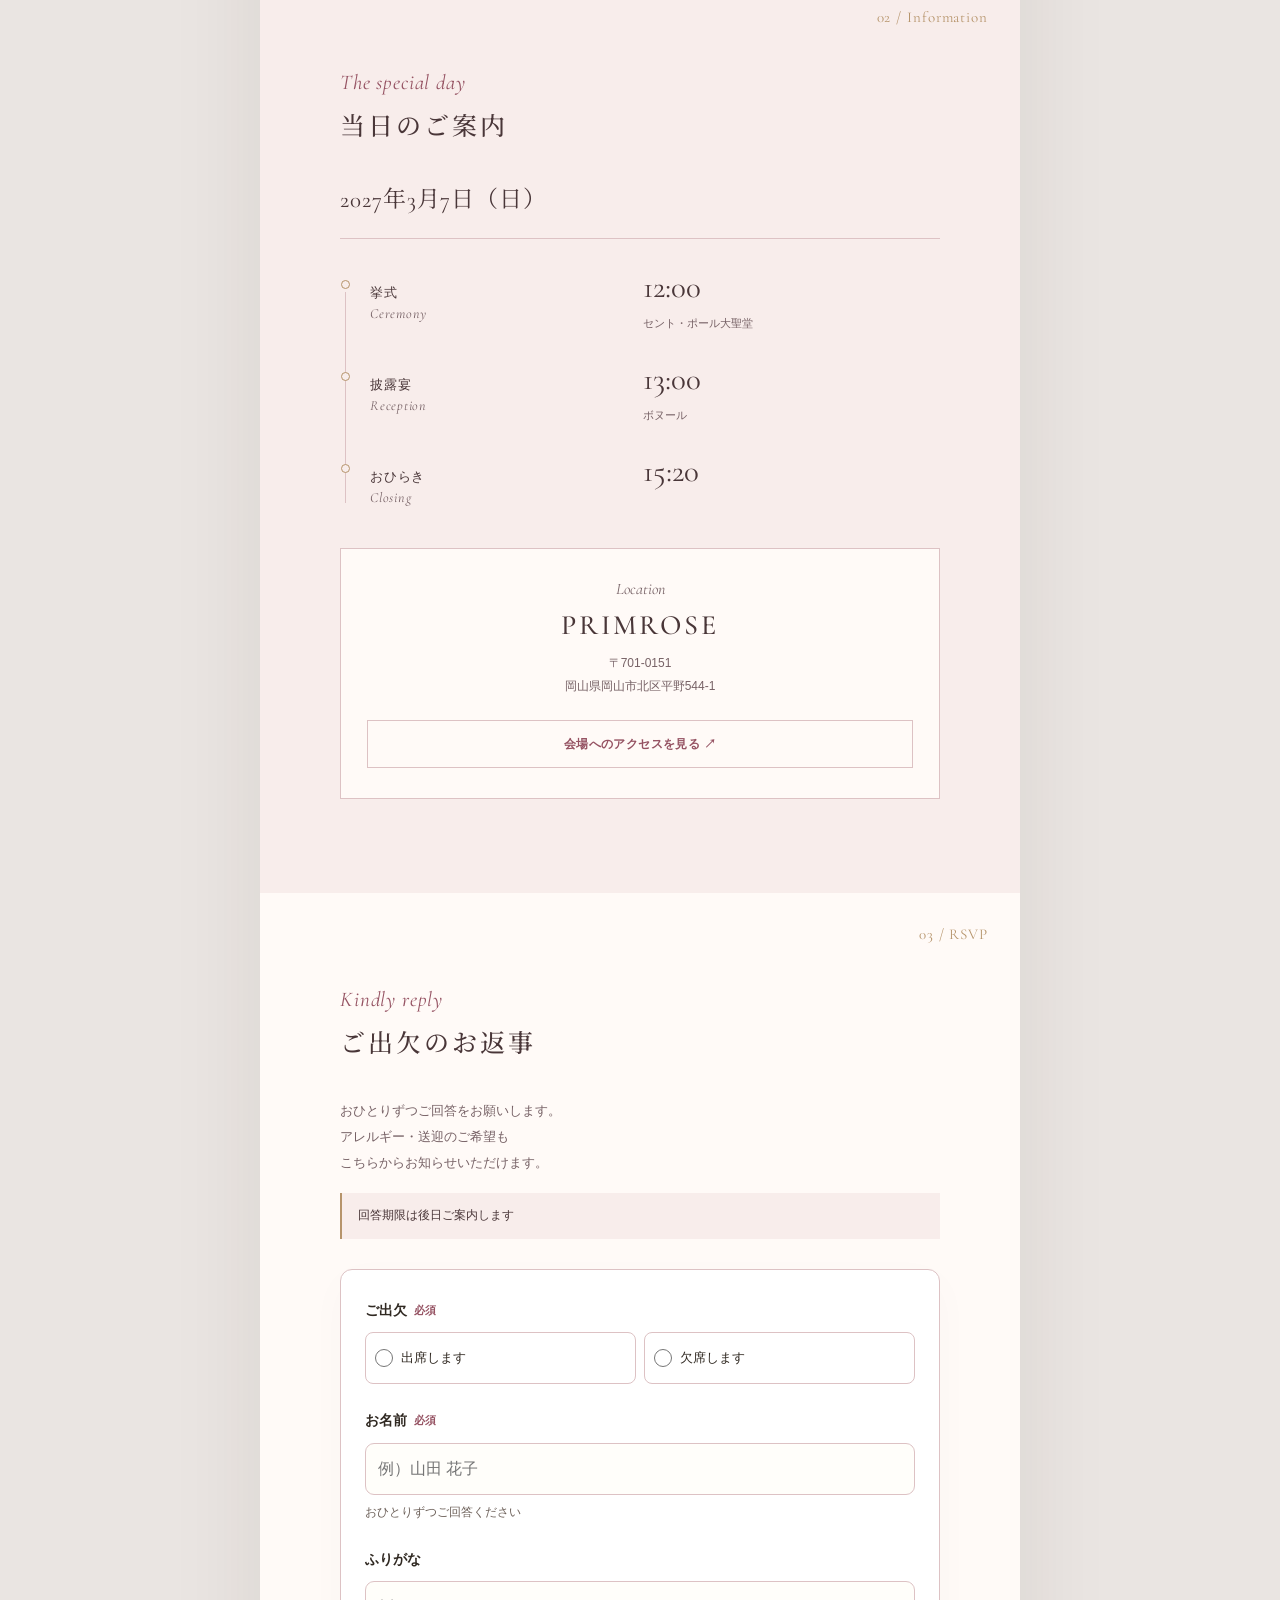
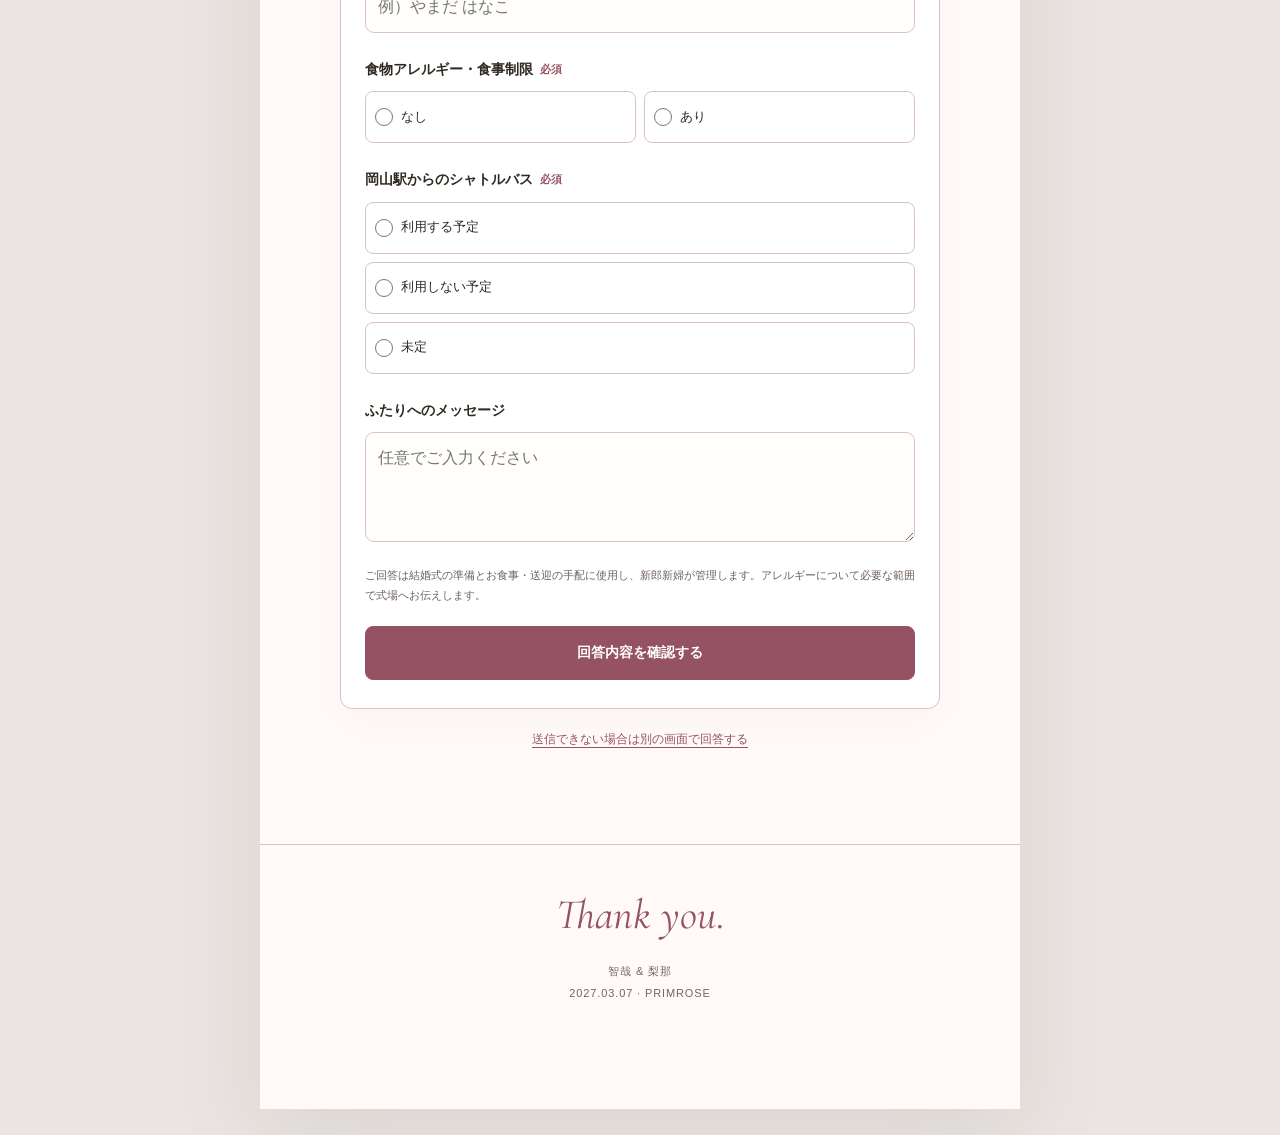
==== commit 679aec00: "Polish nine animated wedding invitation designs" ====
--- a/invite/index.html
+++ b/invite/index.html
@@ -2,367 +2,88 @@
 <html lang="ja">
 <head>
   <meta charset="utf-8">
-  <meta name="viewport" content="width=device-width, initial-scale=1">
+  <meta name="viewport" content="width=device-width, initial-scale=1, viewport-fit=cover">
   <meta name="robots" content="noindex,nofollow">
-  <title>Wedding Invitation</title>
+  <meta name="theme-color" content="#f4e4de">
+  <meta name="description" content="智哉 &amp; 梨那の結婚式のご案内。2027年3月7日、PRIMROSE。日時・会場のご案内と出欠のお返事はこちらから。">
+  <title>花の招待状 | 結婚式のご案内</title>
   <link rel="preconnect" href="https://fonts.googleapis.com">
   <link rel="preconnect" href="https://fonts.gstatic.com" crossorigin>
-  <link href="https://fonts.googleapis.com/css2?family=Allura&amp;family=Fugaz+One&amp;family=Modak&amp;family=Noto+Sans+JP:wght@400;500;700;800&amp;display=swap" rel="stylesheet">
-  <style>
-    :root {
-      --orange: #d95b1a;
-      --orange-deep: #bd4c17;
-      --peach: #f5e5da;
-      --paper: #fff;
-      --ink: #151515;
-      --line: #e5c4b2;
-    }
-
-    * { box-sizing: border-box; }
-    html { scroll-behavior: smooth; }
-    body {
-      margin: 0;
-      color: var(--ink);
-      background: #eee9e5;
-      font-family: "Noto Sans JP", "Hiragino Kaku Gothic ProN", "Yu Gothic", sans-serif;
-      font-size: 14px;
-      line-height: 1.85;
-      -webkit-font-smoothing: antialiased;
-    }
-    img { display: block; max-width: 100%; }
-    a { color: inherit; }
-    .site-shell { width: min(100%, 430px); min-height: 100vh; margin: 0 auto; overflow: hidden; background: var(--paper); }
-    .hero { position: relative; height: 655px; isolation: isolate; overflow: hidden; color: #fff; background: #9b8b7e; }
-    .hero-image { position: absolute; inset: 0; z-index: -1; width: 100%; height: 100%; object-fit: cover; object-position: 50% 50%; transform: scale(1.07); }
-    .hero-intro {
-      position: absolute; top: 21px; left: 0; width: 100%; margin: 0; padding: 0 18px;
-      font-size: 11px; font-weight: 500; text-align: center; letter-spacing: .08em;
-      text-shadow: 0 1px 8px rgba(0,0,0,.28);
-    }
-    .hero-title {
-      position: absolute; top: 49px; left: 0; width: 100%; margin: 0; color: var(--orange);
-      font-family: "Modak", sans-serif; font-size: clamp(58px, 17vw, 72px); font-weight: 400;
-      line-height: .9; text-align: center; letter-spacing: -.035em;
-    }
-    .hero-subtitle {
-      position: absolute; top: 121px; left: 0; width: 100%; margin: 0; font-size: 12px;
-      font-weight: 700; text-align: center; letter-spacing: .27em; text-shadow: 0 1px 8px rgba(0,0,0,.3);
-    }
-    .hero-name {
-      position: absolute; left: 22px; bottom: 25px; margin: 0; font-family: "Allura", cursive;
-      font-size: 38px; line-height: 1; text-shadow: 0 1px 8px rgba(0,0,0,.38);
-    }
-    .hero-date {
-      position: absolute; right: 19px; bottom: 28px; width: 94px; text-align: center;
-      text-shadow: 0 1px 8px rgba(0,0,0,.4);
-    }
-    .hero-date span { display: block; }
-    .hero-year { font-size: 13px; font-weight: 700; letter-spacing: .28em; }
-    .hero-day { margin-top: -2px; font-size: 72px; font-weight: 800; line-height: 1; letter-spacing: -.05em; }
-    .hero-month { margin-top: 2px; font-size: 13px; font-weight: 700; letter-spacing: .23em; }
-
-    .peach-section { color: var(--orange-deep); background: var(--peach); }
-    .section-title {
-      margin: 0; color: var(--orange); font-family: "Fugaz One", sans-serif; font-size: 31px;
-      font-weight: 400; line-height: 1.2; text-align: center; letter-spacing: -.03em;
-    }
-    .section-title.dark { color: #101010; }
-    .section-line { width: 1px; height: 28px; margin: 25px auto 35px; background: currentColor; opacity: .62; }
-
-    .reception { padding: 62px 24px 86px; text-align: center; }
-    .reception-photo { width: 240px; height: 240px; margin: 0 auto 31px; object-fit: cover; object-position: 52% 75%; }
-    .reception-copy { max-width: 286px; margin: 0 auto; font-size: 12px; font-weight: 700; line-height: 2.05; }
-    .reception-copy p { margin: 0; }
-    .reception-copy p + p { margin-top: 22px; }
-
-    .host-wrap { padding: 0 22px 80px; background: var(--peach); }
-    .host-panel { padding: 55px 21px 48px; border-radius: 46px 46px 0 0; background: #fff; }
-    .host-card { position: relative; padding: 31px 25px 28px; border: 1px solid #111; background: #fff; box-shadow: 4px 4px 0 #111; }
-    .host-card + .host-card { margin-top: 28px; }
-    .host-role { margin: 0; color: var(--orange); font-size: 13px; font-weight: 800; letter-spacing: .08em; }
-    .host-name { margin: 3px 0 0; font-size: 20px; font-weight: 800; letter-spacing: .12em; }
-    .host-message { margin: 20px 0 0; font-size: 12px; font-weight: 500; line-height: 1.9; }
-    .countdown {
-      position: relative; height: 345px; margin-top: 52px; overflow: hidden; border-radius: 42px;
-      color: #fff; background: #504139;
-    }
-    .countdown img { width: 100%; height: 100%; object-fit: cover; object-position: 49% 68%; }
-    .countdown-content {
-      position: absolute; inset: 0; display: grid; align-content: center; justify-items: center;
-      background: rgba(0,0,0,.24); text-shadow: 0 2px 12px rgba(0,0,0,.45);
-    }
-    .countdown-label { margin: 0; font-family: "Fugaz One", sans-serif; font-size: 25px; }
-    .countdown-number { margin: 4px 0 0; font-size: 80px; font-weight: 800; line-height: 1; letter-spacing: -.05em; }
-    .countdown-number small { margin-left: 5px; font-size: 16px; letter-spacing: .02em; }
-    .countdown-date { margin: 15px 0 0; font-size: 11px; font-weight: 700; letter-spacing: .28em; }
-
-    .information { padding: 70px 22px 78px; text-align: center; }
-    .information-kicker { margin: 0 0 20px; font-size: 18px; font-weight: 800; letter-spacing: .16em; }
-    .info-block { padding: 21px 16px; border-radius: 18px; background: #fff; }
-    .info-block + .info-block { margin-top: 15px; }
-    .date-row {
-      display: flex; align-items: baseline; justify-content: center; gap: 10px; color: #111;
-      font-family: "Fugaz One", sans-serif; font-size: 16px; letter-spacing: .08em;
-    }
-    .date-row strong { font-size: 38px; letter-spacing: .01em; }
-    .time-main { margin: 0; color: #111; font-size: 15px; font-weight: 800; letter-spacing: .18em; }
-    .time-main strong { margin-left: 8px; font-size: 27px; }
-    .time-main strong.undecided { font-size: 16px; letter-spacing: normal; }
-    .time-note { margin: 6px 0 0; color: #76635a; font-size: 10px; }
-    .venue-block { margin-top: 24px; color: #111; text-align: left; }
-    .venue-block strong { display: block; font-size: 17px; letter-spacing: .08em; }
-    .venue-block span { display: block; margin-top: 5px; font-size: 11px; line-height: 1.7; }
-    .map-frame { width: 100%; height: 245px; margin-top: 16px; border: 0; background: #e9e5e2; }
-    .access-actions { display: grid; grid-template-columns: 1fr 1fr; gap: 8px; margin-top: 14px; }
-    .access-link {
-      display: flex; min-height: 46px; align-items: center; justify-content: center; padding: 9px;
-      border: 1px solid var(--orange); background: transparent; color: var(--orange-deep);
-      font-size: 11px; font-weight: 700; text-decoration: none;
-    }
-
-    .message { padding: 74px 28px 84px; background: #fff; color: var(--orange-deep); text-align: center; }
-    .message-body { max-width: 310px; margin: 0 auto; font-size: 12px; font-weight: 700; line-height: 2; }
-    .message-body p { margin: 0; }
-    .message-body p + p { margin-top: 24px; }
-    .schedule {
-      display: grid; grid-template-columns: repeat(3, 1fr); gap: 0; margin: 48px 0 0; padding: 22px 0;
-      border-top: 1px solid var(--line); border-bottom: 1px solid var(--line); color: #332824;
-    }
-    .schedule-item { padding: 0 6px; }
-    .schedule-item + .schedule-item { border-left: 1px solid var(--line); }
-    .schedule-item time { display: block; font-size: 15px; font-weight: 800; }
-    .schedule-item span { display: block; margin-top: 4px; font-size: 9px; letter-spacing: .08em; }
-
-    .gallery { padding: 68px 0 95px; background: #fff; }
-    .gallery-heading { display: grid; grid-template-columns: 1fr auto 1fr; gap: 22px; align-items: center; }
-    .gallery-heading::before, .gallery-heading::after { height: 1px; background: var(--orange); content: ""; }
-    .gallery-track {
-      display: grid; grid-auto-columns: 56%; grid-auto-flow: column; gap: 14px; overflow-x: auto;
-      margin-top: 35px; padding: 0 22px 12px; scroll-snap-type: x mandatory;
-      scrollbar-width: thin; scrollbar-color: #e9d8ce transparent;
-    }
-    .gallery-item { margin: 0; scroll-snap-align: center; }
-    .gallery-item img { width: 100%; aspect-ratio: 3 / 4; object-fit: cover; }
-    .gallery-item figcaption { margin-top: 8px; color: #7b665b; font-size: 9px; text-align: center; letter-spacing: .08em; }
-
-    .rsvp-wrap { padding: 0 22px 88px; background: #fff; }
-    .rsvp { padding: 55px 24px 52px; border-radius: 46px; background: var(--peach); color: #2a211d; text-align: center; }
-    .rsvp p { margin: 23px auto 0; max-width: 290px; font-size: 12px; line-height: 2; }
-    .deadline { color: var(--orange-deep); font-weight: 800; }
-    .rsvp-button {
-      display: flex; min-height: 58px; align-items: center; justify-content: space-between; gap: 16px;
-      margin-top: 31px; padding: 12px 20px; border: 1px solid var(--orange); background: #fff;
-      color: var(--orange-deep); font-size: 13px; font-weight: 700; text-decoration: none;
-    }
-    .rsvp-button::after { content: "→"; font-size: 20px; font-weight: 400; }
-    .rsvp-button[aria-disabled="true"] { cursor: not-allowed; opacity: .55; }
-    .form-note { margin-top: 13px !important; color: #806d63; font-size: 10px !important; }
-
-    footer { padding: 48px 24px 66px; background: #fff; color: var(--orange); text-align: center; }
-    footer::before { display: block; width: 70px; height: 1px; margin: 0 auto 35px; background: var(--line); content: ""; }
-    footer strong { display: block; font-family: "Fugaz One", sans-serif; font-size: 29px; font-weight: 400; }
-    footer small { display: block; margin-top: 18px; font-size: 8px; font-weight: 700; letter-spacing: .12em; }
-    a:focus-visible { outline: 3px solid #2b6fc0; outline-offset: 3px; }
-
-    @media (max-width: 370px) {
-      .hero-title { font-size: 52px; }
-      .hero-name { font-size: 32px; }
-      .reception { padding-inline: 20px; }
-      .host-wrap, .information, .rsvp-wrap { padding-inline: 16px; }
-      .access-actions { grid-template-columns: 1fr; }
-    }
-    @media (min-width: 431px) {
-      body { padding: 22px 0; }
-      .site-shell { box-shadow: 0 0 45px rgba(73,54,45,.12); }
-    }
-    @media (prefers-reduced-motion: reduce) { html { scroll-behavior: auto; } }
-  </style>
-  <link rel="stylesheet" href="rsvp.css?v=1">
+  <link href="https://fonts.googleapis.com/css2?family=Cormorant+Garamond:ital,wght@0,400;0,500;1,400&family=Noto+Serif+JP:wght@400;500&display=swap" rel="stylesheet">
+  <link rel="stylesheet" href="rsvp.css?v=3">
+  <link rel="stylesheet" href="authentic.css?v=9">
 </head>
-<body>
-  <div class="site-shell">
-    <header class="hero">
-      <img class="hero-image" src="https://space.fivestar-wedding.com/primrose-okayama/cms/wp-content/themes/japan-ceremony-a/public/assets/images/top/bg_mv_3.webp" alt="プリムローズでバルーンリリースを楽しむ新郎新婦とゲスト">
-      <p class="hero-intro">親愛なるみなさまへ　私たち結婚します</p>
-      <h1 class="hero-title">WEDDING</h1>
-      <p class="hero-subtitle">Wedding Invitation</p>
-      <p class="hero-name" id="heroName">With love</p>
-      <div class="hero-date" aria-label="挙式日">
-        <span class="hero-year" id="dateYear">2027</span>
-        <span class="hero-day" id="dateDay">07</span>
-        <span class="hero-month" id="dateMonthName">MARCH</span>
+<body class="theme-balloon">
+  <main class="page">
+    <header class="cover" id="top">
+      <div class="cover-art" aria-hidden="true"><span class="art-frame"></span><span class="art-branch branch-one"></span><span class="art-branch branch-two"></span><span class="art-bloom bloom-one"></span><span class="art-bloom bloom-two"></span><span class="art-orbit"></span><span class="art-ribbon"></span><span class="art-seal">W</span><span class="petals"><i></i><i></i><i></i><i></i><i></i><i></i></span></div>
+      <p class="cover-topline">Wedding Invitation</p>
+      <div class="cover-copy">
+        <p class="overline">The wedding of</p>
+        <p class="cover-heading" aria-hidden="true">Wedding<em>Invitation</em></p>
+        <h1 data-event-names>智哉 &amp; 梨那</h1>
+        <p class="cover-date" data-event-date-short>2027.03.07</p>
+        <p class="cover-place"><span data-event-venue>PRIMROSE</span> · 岡山</p>
+        <span class="cover-line" aria-hidden="true"></span>
+        <p class="cover-note">結婚式のご案内</p>
       </div>
+      <a class="cover-scroll" href="#message">招待状を読む</a>
+      <button class="motion-toggle" type="button" aria-label="アニメーションを停止" aria-pressed="false" hidden><span aria-hidden="true">Ⅱ</span></button>
     </header>
 
-    <main>
-      <section class="reception peach-section" id="reception">
-        <h2 class="section-title">Reception</h2>
-        <div class="section-line" aria-hidden="true"></div>
-        <img class="reception-photo" src="https://space.fivestar-wedding.com/primrose-okayama/cms/wp-content/themes/japan-ceremony-a/public/assets/images/top/bg_mv_1.webp" alt="プリムローズの大聖堂で祝福を受ける新郎新婦" loading="lazy">
-        <div class="reception-copy">
-          <p>謹啓<br>皆様におかれましては<br>ますますご清祥のことと<br>お慶び申し上げます</p>
-          <p>このたび私たちは<br>結婚式を挙げることになりました<br>つきましては日頃お世話になっている皆様へ<br>感謝を込めてささやかな宴を催したく存じます</p>
-          <p>ご多用中誠に恐縮ではございますが<br>ぜひご出席をいただきたく<br>ご案内申し上げます</p>
+    <section class="section message" id="message" aria-labelledby="messageTitle">
+      <span class="section-number" aria-hidden="true">01 / Message</span>
+      <div class="reveal">
+        <span class="section-ornament" aria-hidden="true"></span>
+        <p class="eyebrow" lang="en">Dear our guests</p>
+        <h2 id="messageTitle">大切な皆さまへ</h2>
+        <p class="greeting">このたび 私たちは<br>結婚式を挙げることになりました<br><br>日頃お世話になっている皆さまと<br>同じ時間を過ごせたら嬉しく思います</p>
+        <p class="greeting">ご多用のところ恐縮ですが<br>ご出席いただけましたら幸いです</p>
+        <p class="message-signature" data-event-names>智哉 &amp; 梨那</p>
+      </div>
+    </section>
+
+    <section class="section information" id="details" aria-labelledby="detailsTitle">
+      <span class="section-number" aria-hidden="true">02 / Information</span>
+      <div class="reveal">
+        <p class="eyebrow" lang="en">The special day</p>
+        <h2 id="detailsTitle">当日のご案内</h2>
+        <p class="event-date" data-event-date>2027年3月7日（日）</p>
+        <dl class="schedule">
+          <div><dt>挙式<small lang="en">Ceremony</small></dt><dd><span data-event-time="time">12:00</span><small>セント・ポール大聖堂</small></dd></div>
+          <div><dt>披露宴<small lang="en">Reception</small></dt><dd><span data-event-time="reception">13:00</span><small>ボヌール</small></dd></div>
+          <div><dt>おひらき<small lang="en">Closing</small></dt><dd data-event-time="end">15:20</dd></div>
+        </dl>
+        <div class="venue-details">
+          <span class="venue-label" lang="en">Location</span>
+          <strong data-event-venue>PRIMROSE</strong>
+          <address>〒701-0151<br>岡山県岡山市北区平野544-1</address>
+          <a class="access-link" href="https://space.fivestar-wedding.com/primrose-okayama/access/" target="_blank" rel="noopener noreferrer">会場へのアクセスを見る ↗</a>
         </div>
-      </section>
+      </div>
+    </section>
 
-      <section class="host-wrap" aria-labelledby="hostTitle">
-        <div class="host-panel">
-          <h2 class="section-title dark" id="hostTitle">Host</h2>
-          <div class="section-line" aria-hidden="true"></div>
-          <article class="host-card">
-            <p class="host-role">Groom</p>
-            <h3 class="host-name">新郎より</h3>
-            <p class="host-message">皆さまと同じ時間を過ごせることを、今から心待ちにしています。当日はどうぞよろしくお願いいたします。</p>
-          </article>
-          <article class="host-card">
-            <p class="host-role">Bride</p>
-            <h3 class="host-name">新婦より</h3>
-            <p class="host-message">これまで支えてくださった皆さまへ、感謝をお伝えできる一日にしたいと思っています。</p>
-          </article>
-
-          <div class="countdown" aria-label="挙式日までのカウントダウン">
-            <img src="https://space.fivestar-wedding.com/primrose-okayama/cms/wp-content/themes/japan-ceremony-a/public/assets/images/top/bg_mv_2.webp" alt="プリムローズの夜空を彩るランタンと新郎新婦" loading="lazy">
-            <div class="countdown-content">
-              <p class="countdown-label">Count Down</p>
-              <p class="countdown-number"><span id="countdownDays">---</span><small>DAYS</small></p>
-              <p class="countdown-date" id="countdownDate">2027.03.07</p>
-            </div>
-          </div>
-        </div>
-      </section>
-
-      <section class="information peach-section" aria-labelledby="informationTitle">
-        <h2 class="section-title" id="informationTitle">Information</h2>
-        <div class="section-line" aria-hidden="true"></div>
-        <p class="information-kicker">挙式・披露宴</p>
-        <div class="info-block date-row" aria-label="開催日">
-          <span id="infoYear">2027</span>
-          <strong id="infoDate">03.07</strong>
-          <span id="infoWeekday">Sun</span>
-        </div>
-        <div class="info-block">
-          <p class="time-main">挙式 <strong id="detailTime" class="undecided">後日ご案内</strong></p>
-          <p class="time-note">セント・ポール大聖堂<br>受付時刻はあらためてご案内いたします</p>
-        </div>
-        <div class="info-block">
-          <p class="time-main">披露宴 <strong id="receptionTime" class="undecided">後日ご案内</strong></p>
-          <p class="time-note">ボヌール</p>
-        </div>
-        <div class="venue-block">
-          <strong id="detailVenue">PRIMROSE</strong>
-          <span>〒701-0151<br>岡山県岡山市北区平野544-1</span>
-        </div>
-        <iframe class="map-frame" title="プリムローズ周辺地図" loading="lazy" src="https://www.google.com/maps?q=%E3%83%97%E3%83%AA%E3%83%A0%E3%83%AD%E3%83%BC%E3%82%BA%20%E5%B2%A1%E5%B1%B1%E7%9C%8C%E5%B2%A1%E5%B1%B1%E5%B8%82%E5%8C%97%E5%8C%BA%E5%B9%B3%E9%87%8E544-1&amp;output=embed"></iframe>
-        <div class="access-actions">
-          <a class="access-link" href="https://www.google.com/maps/search/?api=1&amp;query=%E3%83%97%E3%83%AA%E3%83%A0%E3%83%AD%E3%83%BC%E3%82%BA%20%E5%B2%A1%E5%B1%B1%E7%9C%8C%E5%B2%A1%E5%B1%B1%E5%B8%82%E5%8C%97%E5%8C%BA%E5%B9%B3%E9%87%8E544-1" target="_blank" rel="noopener">地図を開く</a>
-          <a class="access-link" href="https://space.fivestar-wedding.com/primrose-okayama/access/" target="_blank" rel="noopener">アクセス案内</a>
-        </div>
-      </section>
-
-      <section class="message" aria-labelledby="messageTitle">
-        <h2 class="section-title" id="messageTitle">Message</h2>
-        <div class="section-line" aria-hidden="true"></div>
-        <div class="message-body">
-          <p>当日は更衣室とクロークをご利用いただけます<br>お荷物を先にお預けいただき<br>身軽にお過ごしください</p>
-          <p>シャトルバスの利用希望と<br>食物アレルギーについては<br>出欠フォームでお知らせください</p>
-        </div>
-        <div class="schedule" aria-label="当日の予定">
-          <div class="schedule-item"><time id="scheduleCeremony">—</time><span>挙式</span></div>
-          <div class="schedule-item"><time id="scheduleReception">—</time><span>披露宴</span></div>
-          <div class="schedule-item"><time id="scheduleEnd">—</time><span>おひらき</span></div>
-        </div>
-      </section>
-
-      <section class="gallery" aria-labelledby="galleryTitle">
-        <div class="gallery-heading"><h2 class="section-title" id="galleryTitle">Gallery</h2></div>
-        <div class="gallery-track">
-          <figure class="gallery-item">
-            <img src="https://space.fivestar-wedding.com/primrose-okayama/cms/wp-content/themes/japan-ceremony-a/public/assets/images/top/img_ceremony_main.webp" alt="プリムローズの大聖堂" loading="lazy">
-            <figcaption>St. Paul Cathedral</figcaption>
-          </figure>
-          <figure class="gallery-item">
-            <img src="https://space.fivestar-wedding.com/primrose-okayama/cms/wp-content/themes/japan-ceremony-a/public/assets/images/top/img_party_main.webp" alt="プリムローズの披露宴会場" loading="lazy">
-            <figcaption>Party Room</figcaption>
-          </figure>
-          <figure class="gallery-item">
-            <img src="https://space.fivestar-wedding.com/primrose-okayama/cms/wp-content/themes/japan-ceremony-a/public/assets/images/top/img_cuisine_main.webp" alt="プリムローズの婚礼料理" loading="lazy">
-            <figcaption>Cuisine</figcaption>
-          </figure>
-        </div>
-      </section>
-
-      <div class="rsvp-wrap">
-        <section class="rsvp" id="rsvp" aria-labelledby="rsvpTitle">
-          <h2 class="section-title" id="rsvpTitle">Presence or Absence</h2>
-          <p>こちらのページで<br>出欠と必要事項をご回答いただけます</p>
-          <p class="deadline" id="deadlineText">回答期限は後日お知らせします</p>
-          <div data-rsvp-widget data-design="balloon"></div>
-          <noscript>ご回答にはJavaScriptを有効にしてください。</noscript>
-        </section>
+    <section class="section rsvp-section" id="rsvp" aria-labelledby="rsvpTitle">
+      <span class="section-number" aria-hidden="true">03 / RSVP</span>
+      <div class="reveal">
+        <p class="eyebrow" lang="en">Kindly reply</p>
+        <h2 id="rsvpTitle">ご出欠のお返事</h2>
+        <p class="intro">おひとりずつご回答をお願いします。<br>アレルギー・送迎のご希望も<br>こちらからお知らせいただけます。</p>
+        <p class="deadline" data-event-deadline>回答期限は後日ご案内します</p>
       </div>
-    </main>
-
-    <footer>
-      <strong>Thank you</strong>
-      <small>HOPE WE CAN SHARE OUR HAPPINESS.</small>
+      <div data-rsvp-widget data-design="balloon"></div>
+      <noscript><p>出欠フォームを表示するには、ブラウザーのJavaScriptを有効にしてください。難しい場合は新郎新婦へ直接お知らせください。</p></noscript>
+    </section>
+    <footer class="footer">
+      <p class="footer-thanks" lang="en">Thank you.</p>
+      <p><span data-event-names>智哉 &amp; 梨那</span><br><span data-event-date-short>2027.03.07</span> · <span data-event-venue>PRIMROSE</span></p>
     </footer>
-  </div>
-
+  </main>
+  <nav class="guest-nav" aria-label="招待状のメニュー" hidden><a href="#details">日時・会場</a><a href="#rsvp">出欠のお返事</a></nav>
   <script src="../wedding-details.js?v=1"></script>
-  <script>
-    const params = new URLSearchParams(location.search);
-    const details = WEDDING_DETAILS.resolve(location.search);
-    const names = details.names;
-    const dateValue = details.date;
-    const getTime = details.getTime;
-    const timeValue = getTime("time");
-    const venue = details.venue;
-    const deadline = details.deadline;
-
-    const date = new Date(dateValue + "T00:00:00");
-    const validDate = !Number.isNaN(date.getTime());
-    const weekdays = ["Sun", "Mon", "Tue", "Wed", "Thu", "Fri", "Sat"];
-    const monthNames = ["JANUARY", "FEBRUARY", "MARCH", "APRIL", "MAY", "JUNE", "JULY", "AUGUST", "SEPTEMBER", "OCTOBER", "NOVEMBER", "DECEMBER"];
-    const receptionValue = getTime("reception");
-
-    document.querySelector("#heroName").textContent = names === "私たち" ? "With love" : names;
-    [["#detailTime", timeValue], ["#receptionTime", receptionValue]].forEach(([id, value]) => { const el = document.querySelector(id); el.textContent = value || "後日ご案内"; el.classList.toggle("undecided", !value); });
-    document.querySelector("#scheduleCeremony").textContent = timeValue || "—";
-    document.querySelector("#scheduleReception").textContent = receptionValue || "—";
-    document.querySelector("#scheduleEnd").textContent = getTime("end") || "—";
-    document.querySelector("#detailVenue").textContent = venue;
-    document.title = names + " Wedding Invitation";
-
-    if (validDate) {
-      const year = String(date.getFullYear());
-      const month = String(date.getMonth() + 1).padStart(2, "0");
-      const day = String(date.getDate()).padStart(2, "0");
-      document.querySelector("#dateYear").textContent = year;
-      document.querySelector("#dateDay").textContent = day;
-      document.querySelector("#dateMonthName").textContent = monthNames[date.getMonth()];
-      document.querySelector("#infoYear").textContent = year;
-      document.querySelector("#infoDate").textContent = month + "." + day;
-      document.querySelector("#infoWeekday").textContent = weekdays[date.getDay()];
-      document.querySelector("#countdownDate").textContent = year + "." + month + "." + day;
-      const today = new Date();
-      today.setHours(0, 0, 0, 0);
-      document.querySelector("#countdownDays").textContent = String(Math.max(0, Math.ceil((date - today) / 86400000)));
-    } else {
-      document.querySelector(".hero-date").hidden = true;
-      document.querySelector("#countdownDays").textContent = "---";
-    }
-
-    if (deadline) {
-      const deadlineDate = new Date(deadline + "T00:00:00");
-      if (!Number.isNaN(deadlineDate.getTime())) {
-        const formattedDeadline = new Intl.DateTimeFormat("ja-JP", { year: "numeric", month: "long", day: "numeric" }).format(deadlineDate);
-        document.querySelector("#deadlineText").textContent = formattedDeadline + "までにご回答ください";
-      }
-    }
-
-  </script>
+  <script src="variants.js?v=9"></script>
+  <script src="motion.js?v=9"></script>
   <script src="rsvp-config.js?v=1"></script>
-  <script src="rsvp-client.js?v=1"></script>
+  <script src="rsvp-client.js?v=3"></script>
 </body>
 </html>
--- a/invite/rsvp.css
+++ b/invite/rsvp.css
@@ -1,3 +1,10 @@
+.rsvp-preview-nav { position: sticky; z-index: 100; top: 0; display: flex; align-items: center; justify-content: space-between; gap: 8px 16px; width: min(100%, 750px); min-height: 60px; margin: 0 auto; padding: 7px 12px; border-bottom: 1px solid #e4d4d7; background: rgba(255, 251, 252, .97); color: #51474d; font-family: -apple-system, BlinkMacSystemFont, "Hiragino Sans", sans-serif; font-size: 12px; font-weight: 650; line-height: 1.4; box-shadow: 0 3px 12px rgba(65, 40, 48, .08); }
+.rsvp-preview-nav[data-design="balloon"] { max-width: 430px; }
+.rsvp-preview-nav[data-design="garden"] { max-width: 390px; }
+.rsvp-preview-nav a { display: inline-flex; align-items: center; min-height: 44px; padding: 7px 10px; border-radius: 9px; color: #923454; background: #fcebf0; font-size: 13px; font-weight: 750; text-decoration: none; white-space: nowrap; }
+.rsvp-preview-nav a:focus-visible { outline: 3px solid #923454; outline-offset: 2px; }
+.rsvp-preview-nav span { text-align: right; }
+.rsvp-preview-mode .rsvp-action[data-role="send"]:disabled { cursor: not-allowed; }
 .rsvp-widget { --rsvp-accent: var(--orange-deep, #976875); --rsvp-border: #d5c5bc; margin-top: 28px; color: #302922; font-family: "Noto Sans JP", -apple-system, BlinkMacSystemFont, sans-serif; font-size: 14px; line-height: 1.75; text-align: left; letter-spacing: normal; }
 .rsvp-widget [hidden] { display: none !important; }
 .rsvp-widget .rsvp-panel { margin: 0; padding: 24px 20px; border: 1px solid #eadbd1; border-radius: 18px; background: #fff; }
@@ -30,5 +37,5 @@
 .rsvp-widget .rsvp-honeypot { position: absolute; left: -10000px; width: 1px; height: 1px; overflow: hidden; }
 .rsvp-widget :is(input, textarea, button, a):focus-visible { outline: 3px solid #286cc0; outline-offset: 3px; }
 .rsvp-widget .rsvp-panel:focus { outline: none; }
-@media (max-width: 370px) { .rsvp-widget .rsvp-panel { padding: 22px 14px; } .rsvp-widget .rsvp-choices { gap: 6px; } }
+@media (max-width: 370px) { .rsvp-preview-nav { flex-wrap: wrap; } .rsvp-preview-nav span { text-align: left; } .rsvp-widget .rsvp-panel { padding: 22px 14px; } .rsvp-widget .rsvp-choices { gap: 6px; } }
 @media (prefers-reduced-motion: reduce) { .rsvp-widget * { scroll-behavior: auto !important; } }
--- a/invite/authentic.css
+++ b/invite/authentic.css
@@ -0,0 +1,119 @@
+/* Nine original stationery themes. Decorative layers never intercept taps. */
+:root{color-scheme:light;--serif:"Cormorant Garamond","Noto Serif JP","Hiragino Mincho ProN",Georgia,serif;--sans:-apple-system,BlinkMacSystemFont,"Hiragino Sans","Yu Gothic",sans-serif}
+*,*::before,*::after{box-sizing:border-box}
+html{scroll-behavior:smooth;scroll-padding-top:82px}
+body{margin:0;background:#eae5e2;color:var(--text,#39312f);font-family:var(--sans);-webkit-font-smoothing:antialiased}
+a{color:inherit;text-underline-offset:5px}button,input,textarea{font:inherit}img{display:block;max-width:100%}button,a{-webkit-tap-highlight-color:transparent}
+:focus-visible{outline:3px solid #3175aa;outline-offset:5px}[hidden]{display:none!important}
+.theme-balloon{--paper:#fffaf7;--cover:#f4e4de;--ink:#693f47;--accent:#955262;--text:#493638;--muted:#776266;--rule:#ddc2c4;--soft:#f8edeb;--gold:#b6946b;--petal:#d4a0a7}
+.theme-reference{--paper:#fafbf7;--cover:#e4e9df;--ink:#304937;--accent:#41624e;--text:#304236;--muted:#627162;--rule:#c6d2c3;--soft:#edf1e8;--gold:#889372;--petal:#7d9773}
+.theme-botanical{--paper:#fdf8f3;--cover:#392c33;--ink:#f4dfbf;--accent:#795162;--text:#45343d;--muted:#77646d;--rule:#d8c4c8;--soft:#f2e9e8;--gold:#c7a57a;--petal:#bc9e81}
+.theme-letter{--paper:#fffcf6;--cover:#ebe2d6;--ink:#57473e;--accent:#835b50;--text:#4c4038;--muted:#7b6e62;--rule:#dacfbe;--soft:#f3eee5;--gold:#af946e;--petal:#b9a18c}
+.theme-story{--paper:#faf9f4;--cover:#e8e3d6;--ink:#28352f;--accent:#3e5649;--text:#2f3a33;--muted:#6b7267;--rule:#c8cec1;--soft:#eeeee5;--gold:#a29c7f;--petal:#a4aa8d}
+.theme-rose{--paper:#fff9f6;--cover:#ecd2d4;--ink:#73394e;--accent:#994761;--text:#4e323d;--muted:#80616e;--rule:#ddbdc7;--soft:#f8e8eb;--gold:#bc9476;--petal:#d49aa9}
+.theme-celestial{--paper:#faf9f5;--cover:#172735;--ink:#ede1bd;--accent:#3c536a;--text:#314351;--muted:#687581;--rule:#c8d0d7;--soft:#edf0f2;--gold:#c6ad72;--petal:#dfcc98}
+.theme-japonica{--paper:#fffdf7;--cover:#f7f2e7;--ink:#813b38;--accent:#9b4742;--text:#493a35;--muted:#7c6b61;--rule:#dacbbe;--soft:#f5ede3;--gold:#b49453;--petal:#c89681}
+.theme-champagne{--paper:#fffdf7;--cover:#f4eddb;--ink:#69562b;--accent:#836631;--text:#4b422e;--muted:#7d735c;--rule:#dbcfb1;--soft:#f5f0e2;--gold:#b3995b;--petal:#cbb774}
+.page{max-width:760px;min-height:100vh;margin:auto;background:var(--paper);box-shadow:0 24px 90px #31241c16;overflow:clip}
+.cover{position:relative;isolation:isolate;display:flex;flex-direction:column;justify-content:center;align-items:center;min-height:850px;padding:110px 44px 92px;overflow:hidden;background:var(--cover);color:var(--ink);text-align:center}
+.cover::after,.stationery::after{position:absolute;inset:0;z-index:-1;background-image:url("ornaments/paper.svg");opacity:.35;pointer-events:none;content:""}
+.cover-art{position:absolute;z-index:-1;inset:0;overflow:hidden;pointer-events:none}
+.art-frame{position:absolute;inset:48px;border:1px solid var(--gold);opacity:.7}.art-frame::after{position:absolute;inset:7px;border:1px solid currentColor;opacity:.32;content:""}
+.art-branch{position:absolute;width:53%;aspect-ratio:1/1.2;background:url("../assets/ui/botanical-corner.png") center/contain no-repeat;transform-origin:85% 12%}
+.branch-one{top:-5%;right:-9%;animation:branch-sway 9s ease-in-out infinite alternate}.branch-two{bottom:-6%;left:-10%;rotate:180deg;transform-origin:center;animation:branch-sway 11s ease-in-out infinite alternate-reverse}
+.art-bloom{position:absolute;width:46%;aspect-ratio:1;background:url("ornaments/bloom.svg") center/contain no-repeat;opacity:.85}
+.bloom-one{top:0;left:-14%;rotate:25deg}.bloom-two{bottom:-7%;right:-12%;rotate:-25deg}.art-orbit,.art-seal,.art-ribbon{display:none}
+.cover-topline{position:absolute;top:34px;left:0;width:100%;margin:0;font-size:10px;letter-spacing:.28em;text-transform:uppercase}
+.cover-copy{position:relative;width:100%;max-width:560px}
+.overline{margin:0 0 24px;font-size:10px;font-weight:500;letter-spacing:.3em;text-transform:uppercase}
+.cover-heading{margin:0;font-family:var(--serif);font-size:clamp(64px,12vw,94px);font-weight:400;line-height:.84;letter-spacing:-.045em}
+.cover-heading em{display:block;margin-top:12px;font-weight:400;letter-spacing:-.045em}
+.cover h1{margin:44px 0 0;font-family:var(--serif);font-size:clamp(23px,5vw,30px);font-weight:400;letter-spacing:.12em;line-height:1.7;overflow-wrap:anywhere}
+.cover-date{margin:24px 0 0;font-family:var(--serif);font-size:31px;font-weight:500;letter-spacing:.12em;line-height:1.2}
+.cover-place{margin:13px 0 0;font-size:10px;letter-spacing:.2em}.cover-line{display:block;width:1px;height:42px;margin:30px auto 0;background:var(--gold)}
+.cover-note{margin:20px 0 0;font-family:var(--serif);font-size:13px;letter-spacing:.17em}
+.cover-scroll{position:absolute;bottom:32px;display:flex;align-items:center;gap:12px;min-height:44px;font-size:10px;font-weight:500;letter-spacing:.17em;text-decoration:none}
+.cover-scroll::after{content:"↓";display:block;font-family:Georgia,serif;font-size:18px;animation:scroll-hint 2.8s ease-in-out infinite}
+.cover-copy>*{animation:cover-enter 1.25s both cubic-bezier(.16,1,.3,1)}.cover-copy>:nth-child(2){animation-delay:.13s}.cover-copy>:nth-child(3){animation-delay:.26s}.cover-copy>:nth-child(4){animation-delay:.39s}.cover-copy>:nth-child(5){animation-delay:.52s}.cover-copy>:nth-child(6){animation-delay:.65s}.cover-copy>:nth-child(7){animation-delay:.78s}
+.petals{position:absolute;inset:0;overflow:hidden}.petals i{position:absolute;top:-5%;left:var(--x);width:8px;height:12px;border-radius:80% 10% 80% 15%;background:var(--petal);opacity:0;animation:petal-drift var(--speed) var(--delay) linear infinite}
+.petals i:nth-child(1){--x:8%;--speed:17s;--delay:0s}.petals i:nth-child(2){--x:26%;--speed:21s;--delay:-9s}.petals i:nth-child(3){--x:72%;--speed:19s;--delay:-4s}.petals i:nth-child(4){--x:88%;--speed:23s;--delay:-16s}.petals i:nth-child(5){--x:48%;--speed:25s;--delay:-12s}.petals i:nth-child(6){--x:62%;--speed:22s;--delay:-19s}
+.section{position:relative;padding:94px clamp(28px,8vw,80px);scroll-margin-top:75px}
+.section .eyebrow{margin:0 0 12px;color:var(--accent);font-family:var(--serif);font-size:21px;font-style:italic;letter-spacing:.04em}
+.section h2{margin:0 0 34px;font-family:var(--serif);font-size:25px;font-weight:500;letter-spacing:.12em;line-height:1.6}
+.section-number{position:absolute;top:32px;right:32px;color:var(--gold);font-family:var(--serif);font-size:15px;letter-spacing:.06em}
+.message{text-align:center}.message .greeting{margin:0;font-family:var(--serif);font-size:14px;line-height:2.5;letter-spacing:.06em}.message .greeting+.greeting{margin-top:24px}
+.message-signature{margin:35px 0 0;font-family:var(--serif);font-size:21px;letter-spacing:.1em}
+.section-ornament{display:block;width:80px;height:35px;margin:0 auto 32px;background:url("ornaments/flourish.svg") center/contain no-repeat;opacity:.75}
+.information{background:var(--soft)}.event-date{margin:0 0 30px;padding-bottom:24px;border-bottom:1px solid var(--rule);font-family:var(--serif);font-size:23px;letter-spacing:.04em}
+.schedule{position:relative;display:grid;gap:0;margin:0}.schedule::before{position:absolute;top:23px;bottom:31px;left:5px;width:1px;background:var(--rule);content:""}
+.schedule>div{position:relative;display:grid;grid-template-columns:1fr 1.15fr;gap:15px;align-items:baseline;padding:0 0 28px 30px}.schedule>div::before{position:absolute;top:11px;left:1px;width:9px;height:9px;border:1px solid var(--gold);border-radius:50%;background:var(--soft);content:""}
+.schedule dt{font-size:13px;letter-spacing:.06em}.schedule dt small{display:block;margin-top:3px;color:var(--muted);font-family:var(--serif);font-size:14px;font-style:italic}
+.schedule dd{margin:0;font-family:var(--serif);font-size:31px;line-height:1.2}.schedule dd small{display:block;margin-top:8px;color:var(--muted);font-family:var(--sans);font-size:11px;line-height:1.7}
+.venue-details{margin-top:14px;padding:30px 26px;border:1px solid var(--rule);background:var(--paper);text-align:center}.venue-label{display:block;margin-bottom:9px;color:var(--muted);font-family:var(--serif);font-size:16px;font-style:italic}
+.venue-details strong{font-family:var(--serif);font-size:28px;font-weight:500;letter-spacing:.1em}.venue-details address{margin-top:10px;color:var(--muted);font-size:12px;font-style:normal;line-height:1.9}
+.access-link{display:flex;justify-content:center;align-items:center;min-height:48px;margin-top:23px;padding:10px;border:1px solid var(--rule);color:var(--accent);font-size:12px;font-weight:600;letter-spacing:.03em;text-decoration:none;transition:background .2s,transform .2s}.access-link:hover{background:var(--soft);transform:translateY(-2px)}
+.rsvp-section .intro{max-width:34em;margin:0;color:var(--muted);font-size:13px;line-height:2}.deadline{margin:17px 0 0;padding:12px 16px;border-left:2px solid var(--gold);background:var(--soft);color:var(--text);font-size:12px;line-height:1.8}
+.rsvp-widget{--rsvp-accent:var(--accent);--rsvp-border:var(--rule);margin-top:30px}.rsvp-widget .rsvp-panel{padding:28px 24px;border-color:var(--rule);border-radius:12px;box-shadow:0 12px 40px #32200b06}
+.rsvp-widget .rsvp-choice{min-height:52px;border-radius:8px;transition:border-color .2s,background .2s}.rsvp-widget .rsvp-choice:has(input:checked){background:var(--soft)}
+.rsvp-widget .rsvp-action{min-height:54px;border-radius:8px;transition:filter .2s,transform .2s}.rsvp-widget .rsvp-action:hover:enabled{filter:brightness(1.08);transform:translateY(-1px)}.rsvp-widget .rsvp-required{font-size:11px}.rsvp-widget .rsvp-input{background:#fffefa}
+.footer{padding:44px 28px 105px;border-top:1px solid var(--rule);text-align:center}.footer-thanks{margin:0 0 20px;color:var(--accent);font-family:var(--serif);font-size:42px;font-style:italic}.footer p:last-child{margin:0;color:var(--muted);font-size:11px;line-height:2;letter-spacing:.08em}
+.guest-nav{position:fixed;z-index:90;bottom:calc(16px + env(safe-area-inset-bottom));left:50%;display:flex;align-items:center;gap:8px;max-width:calc(100% - 32px);width:max-content;padding:5px 5px 5px 22px;border:1px solid #ffffff70;border-radius:50px;background:#fffdf9ed;box-shadow:0 6px 30px #251a1822;backdrop-filter:blur(16px);transform:translateX(-50%);transition:opacity .2s,translate .2s}
+.guest-nav a{display:flex;align-items:center;justify-content:center;min-height:44px;padding:8px 14px;font-size:12px;font-weight:600;text-decoration:none;white-space:nowrap}.guest-nav a:last-child{padding:10px 22px;border-radius:30px;background:var(--accent);color:white}.guest-nav.is-hidden{opacity:0;visibility:hidden;translate:0 20px}
+.motion-toggle{position:absolute;z-index:3;right:18px;bottom:29px;display:flex;align-items:center;justify-content:center;width:44px;height:44px;border:1px solid currentColor;border-radius:50%;background:transparent;color:var(--ink);opacity:.7;cursor:pointer}.motion-toggle span{font-size:12px;letter-spacing:1px}.motion-toggle:hover,.motion-toggle:focus-visible{opacity:1}
+.rsvp-preview-nav,.rsvp-preview-nav[data-design]{width:100%;max-width:760px;border-color:var(--rule);background:#fffdf9f2;box-shadow:none;backdrop-filter:blur(12px);font-size:10px}.rsvp-preview-nav a{color:var(--accent);background:var(--soft);font-size:12px}.rsvp-preview-nav span{color:var(--muted)}.rsvp-preview-mode .cover{min-height:790px}
+.reveal.is-ready{opacity:0;transform:translateY(22px);transition:opacity .9s ease,transform .9s cubic-bezier(.16,1,.3,1)}.reveal.is-ready.is-visible{opacity:1;transform:none}
+.motion-paused .cover-art::before,.motion-paused .cover-art::after,.motion-paused .cover-art *,.motion-paused .cover-art *::before,.motion-paused .cover-art *::after,.motion-paused .cover-scroll::after,.page-hidden *,.page-hidden *::before,.page-hidden *::after{animation-play-state:paused!important}
+/* 01 — blush arch and watercolour branches */
+.theme-balloon .art-frame{inset:70px 65px 60px;border-radius:48% 48% 0 0}.theme-balloon .art-frame::after{border-radius:inherit}.theme-balloon .art-bloom{opacity:.3}
+/* 02 — sage garden */
+.theme-reference .cover,.theme-reference.stationery{background:radial-gradient(ellipse at 50% 32%,#f4f6ed80,transparent 68%),var(--cover)}
+.theme-reference .art-frame{inset:46px;border-radius:220px 220px 4px 4px}.theme-reference .art-frame::after{border-radius:inherit}
+.theme-reference .art-branch{background-image:url("ornaments/foliage.svg");width:47%;opacity:.85}.theme-reference .branch-one{right:-16%;top:2%;rotate:-22deg}.theme-reference .branch-two{left:-15%;bottom:-5%;rotate:157deg}.theme-reference .art-bloom{display:none}.theme-reference .cover-heading{font-size:87px}.theme-reference .cover-heading em{font-size:.8em}.theme-reference .cover h1{margin-top:36px}
+/* 03 — copper foil on plum paper */
+.theme-botanical .art-frame{inset:32px;border-color:var(--gold)}.theme-botanical .art-frame::after{inset:11px;color:var(--gold)}
+.theme-botanical .art-branch{background-image:url("ornaments/foliage-gold.svg");width:55%;opacity:.75}.theme-botanical .branch-one{top:-13%;right:-8%;rotate:55deg}.theme-botanical .branch-two{bottom:-13%;left:-8%;rotate:235deg}
+.theme-botanical .art-bloom{background-image:url("ornaments/bloom-gold.svg");width:32%;opacity:.75}.theme-botanical .bloom-one{top:2%;left:-8%}.theme-botanical .bloom-two{bottom:0;right:-8%}.theme-botanical .cover-heading{font-size:84px}.theme-botanical .cover-heading em{color:#fff0d4}.theme-botanical .cover-date{color:#e2bc82}.theme-botanical .petals i{width:3px;height:3px;border-radius:50%;box-shadow:0 0 7px #efd5a2}.theme-botanical .cover-line{width:64px;height:1px;margin-top:32px}.theme-botanical .cover-topline{top:53px}
+/* 04 — layered paper, folded envelope and a wax seal */
+.theme-letter .cover-copy{padding:50px 18px 52px;background:var(--paper);box-shadow:0 16px 44px #5f452921;rotate:-2deg}.theme-letter .cover-copy::before{position:absolute;inset:13px;border:1px solid var(--rule);pointer-events:none;content:""}
+.theme-letter .art-frame{inset:auto 0 0;height:38%;border:0;background:#ddd0bd;clip-path:polygon(0 0,50% 44%,100% 0,100% 100%,0 100%)}.theme-letter .art-frame::after{inset:0;border:0;background:#e8dece;clip-path:polygon(0 100%,50% 15%,100% 100%);opacity:1}
+.theme-letter .art-seal{position:absolute;bottom:10%;left:calc(50% - 29px);display:grid;place-items:center;width:58px;height:58px;border:4px double #ead1ae;border-radius:48% 52% 45% 55%;background:radial-gradient(circle at 35% 28%,#b59368,#785b39);box-shadow:2px 5px 8px #5d442630;color:#f9e8c9;font-family:var(--serif);font-size:28px;font-style:italic;z-index:1}
+.theme-letter .art-branch{width:38%;opacity:.6}.theme-letter .branch-one{right:-12%;top:-5%;rotate:5deg}.theme-letter .branch-two,.theme-letter .art-bloom,.theme-letter .petals{display:none}
+.theme-letter .cover-heading{font-size:70px}.theme-letter .cover h1{margin-top:35px;font-size:25px}.theme-letter .cover-line{height:24px;margin-top:25px}.theme-letter .cover-note{margin-top:17px}.theme-letter .cover-topline{top:30px}.theme-letter .cover{padding:92px 76px 132px}.theme-letter .cover-scroll{bottom:18px}
+/* 05 — modern editorial */
+.theme-story .cover{align-items:flex-start;padding:100px 65px;text-align:left}.theme-story .cover-heading{font-size:clamp(76px,14vw,116px);line-height:.85}.theme-story .cover-heading em{margin-left:24px}.theme-story .cover-copy{max-width:100%}.theme-story .overline{margin-bottom:40px;border-top:1px solid var(--ink);padding-top:15px}.theme-story .cover h1{margin-top:44px;font-size:25px}.theme-story .cover-date{margin-top:15px;font-size:49px;letter-spacing:-.02em}.theme-story .cover-line{width:50px;height:1px;margin-left:0}
+.theme-story .art-frame{inset:15% -24% -10% 48%;border:0;border-radius:48% 48% 0 0;background:#b1b59b77;rotate:28deg}.theme-story .art-frame::after{inset:15px;border:1px solid #7e8c7566;border-radius:inherit}.theme-story .art-branch{background-image:url("ornaments/foliage.svg");opacity:.36;width:55%}.theme-story .branch-one{top:auto;bottom:-11%;right:-6%;rotate:30deg}.theme-story .branch-two,.theme-story .art-bloom,.theme-story .petals{display:none}.theme-story .cover-topline{text-align:left;padding-left:65px}.theme-story .cover-scroll{align-self:flex-start}
+/* 06 — a rose cameo */
+.theme-rose .art-frame{inset:54px 45px;border-radius:50%;border-color:var(--gold)}.theme-rose .art-frame::after{inset:10px;border-radius:50%}.theme-rose .art-branch{width:55%;opacity:.85}.theme-rose .branch-one{top:-5%;right:-17%;rotate:12deg}.theme-rose .branch-two{bottom:-10%;left:-13%;rotate:197deg}.theme-rose .art-bloom{width:44%;background-image:url("ornaments/rose.svg");opacity:.8}.theme-rose .bloom-one{top:7%;left:-18%;rotate:18deg}.theme-rose .bloom-two{bottom:0;right:-17%;rotate:160deg}.theme-rose .cover-heading{font-size:83px}.theme-rose .cover-heading em{font-size:1.04em}.theme-rose .cover h1{margin-top:39px}
+/* 07 — constellations and moonlight */
+.theme-celestial .cover,.theme-celestial.stationery{background:radial-gradient(ellipse at 60% 50%,#39556670,transparent 70%),var(--cover)}.theme-celestial .art-frame{inset:34px;border-color:#c6ad7259}.theme-celestial .art-frame::after{border:0}.theme-celestial .art-branch,.theme-celestial .art-bloom{display:none}
+.theme-celestial .cover-art::before{position:absolute;inset:0;background:url("ornaments/constellation.svg") center/cover no-repeat;opacity:.68;content:""}.theme-celestial .art-orbit{display:block;position:absolute;inset:12% -9%;border:1px solid #bda66a40;border-radius:50%;rotate:-29deg}.theme-celestial .art-orbit::before{position:absolute;inset:18px;border:1px solid #bda66a28;border-radius:50%;content:""}.theme-celestial .art-orbit::after{position:absolute;top:8%;left:25%;width:45px;height:45px;border-radius:50%;box-shadow:-10px 5px 0 -2px #d1b881;content:"";animation:moon-glow 5s ease-in-out infinite alternate}
+.theme-celestial .art-orbit::after{display:none}
+.theme-celestial .cover-art::after{position:absolute;top:15%;right:13%;width:8%;aspect-ratio:1;border-radius:50%;box-shadow:-9px 4px 0 -2px #d1b881;content:"";animation:moon-glow 5s ease-in-out infinite alternate}
+.theme-celestial .cover-topline{top:54px}.theme-celestial .cover-heading{font-size:88px}.theme-celestial .cover h1{margin-top:38px}.theme-celestial .cover-line{width:5px;height:5px;rotate:45deg}.theme-celestial .petals i{top:var(--x);width:3px;height:3px;border-radius:50%;box-shadow:0 0 7px #e7d3a0;animation:star-glow 4s var(--delay) ease-in-out infinite alternate}.theme-celestial .petals i:nth-child(even){left:calc(100% - var(--x));width:5px;height:5px}
+/* 08 — washi and mizuhiki */
+.theme-japonica .art-frame{inset:38px;border-color:#b4945361}.theme-japonica .art-frame::after{border:0}.theme-japonica .cover-copy{padding-top:46px}.theme-japonica .cover-heading{font-size:52px;line-height:1;letter-spacing:0}.theme-japonica .cover-heading em{font-size:1.1em;margin-top:8px}.theme-japonica .overline{font-family:var(--serif);font-size:13px;letter-spacing:.5em}.theme-japonica .art-branch,.theme-japonica .art-bloom{display:none}
+.theme-japonica .art-ribbon{display:block;position:absolute;left:5%;right:5%;top:5%;height:180px;background:url("ornaments/mizuhiki.svg") center/contain no-repeat;animation:cover-enter 1.7s both}.theme-japonica .art-orbit{display:block;position:absolute;top:24%;left:calc(50% - 135px);width:270px;height:270px;border-radius:50%;background:linear-gradient(125deg,#d3b77925,#c7a5760b);border:1px solid #c6a16421}
+.theme-japonica .cover h1{margin-top:32px;font-size:29px;letter-spacing:.15em}.theme-japonica .cover-date{font-size:29px;margin-top:22px}.theme-japonica .cover-line{width:25px;height:25px;border:1px solid var(--gold);background:none;rotate:45deg}.theme-japonica .petals i{border-radius:0;width:6px;height:6px;background:var(--gold);animation-duration:28s}.theme-japonica .cover-topline{top:27px}.theme-japonica .section h2{letter-spacing:.2em}
+/* 09 — art-deco gold */
+.theme-champagne .art-frame{inset:48px;border:1px solid var(--gold);border-radius:230px 230px 0 0}.theme-champagne .art-frame::after{inset:9px;border-radius:inherit;opacity:.65}.theme-champagne .art-branch,.theme-champagne .art-bloom{display:none}.theme-champagne .cover-art::before{position:absolute;inset:0;background:url("ornaments/deco.svg") center/100% 100% no-repeat;opacity:.68;content:""}
+.theme-champagne .art-orbit{position:absolute;display:block;inset:0;background:linear-gradient(115deg,transparent 15%,#fff9e877 45%,transparent 70%);transform:translateX(-100%);animation:foil-sweep 11s 2s ease-in-out infinite}.theme-champagne .cover-copy{padding-top:28px}.theme-champagne .cover-heading{font-size:76px;line-height:.94;text-transform:uppercase;letter-spacing:-.02em}.theme-champagne .cover-heading em{font-size:.69em;font-style:normal;letter-spacing:.07em}.theme-champagne .cover h1{margin-top:42px}.theme-champagne .cover-line{width:18px;height:18px;border:1px solid var(--gold);background:none;rotate:45deg}.theme-champagne .petals i{width:3px;height:3px;border-radius:50%;box-shadow:0 0 6px #fff7da}
+@keyframes cover-enter{from{opacity:0;transform:translateY(18px)}to{opacity:1;transform:translateY(0)}}
+@keyframes branch-sway{from{transform:rotate(-2deg)}to{transform:rotate(2deg)}}
+@keyframes scroll-hint{0%,100%{transform:translateY(-2px)}50%{transform:translateY(4px)}}
+@keyframes petal-drift{0%{opacity:0;transform:translate3d(0,0,0) rotate(0)}8%,80%{opacity:.5}100%{opacity:0;transform:translate3d(44px,900px,0) rotate(230deg)}}
+@keyframes star-glow{from{opacity:.15;scale:.65}to{opacity:.85;scale:1.1}}
+@keyframes moon-glow{from{opacity:.6}to{opacity:1}}
+@keyframes foil-sweep{0%,25%{transform:translateX(-110%)}65%,100%{transform:translateX(110%)}}
+@media(min-width:900px){.page{margin:26px auto}.rsvp-preview-nav,.rsvp-preview-nav[data-design]{border-radius:0 0 12px 12px}.rsvp-preview-mode .page{margin-top:0}}
+@media(max-width:600px){
+.page{box-shadow:none}.cover,.rsvp-preview-mode .cover{min-height:760px;min-height:max(700px,100svh);padding:100px 33px 95px}.rsvp-preview-mode .cover{min-height:max(690px,calc(100svh - 60px))}
+.cover-heading{font-size:76px}.cover-topline{top:26px;font-size:9px}.cover h1{margin-top:35px;font-size:25px}.cover-date{margin-top:21px;font-size:29px}.cover-scroll{bottom:24px}.motion-toggle{right:14px;bottom:24px;width:40px;height:40px}
+.section{padding:76px 25px}.section h2{font-size:23px}.section-number{right:25px;top:25px}.message .greeting{font-size:13px;line-height:2.6;letter-spacing:.025em}.event-date{font-size:22px}.schedule>div{grid-template-columns:1fr 1.2fr;padding-left:25px}.schedule dd{font-size:30px}.venue-details{padding:27px 18px}.rsvp-widget .rsvp-panel{padding:25px 18px}
+.theme-balloon .art-frame{inset:72px 30px 64px}.theme-reference .art-frame{inset:42px 24px}.theme-reference .cover-heading{font-size:76px}.theme-botanical .art-frame{inset:22px}.theme-botanical .cover-heading{font-size:74px}.theme-botanical .cover-topline,.theme-celestial .cover-topline{top:45px}
+.theme-letter .cover{padding:87px 38px 131px}.theme-letter .cover-copy{padding:49px 18px 42px}.theme-letter .cover-heading{font-size:61px}.theme-letter .cover h1{font-size:22px}.theme-letter .cover-date{font-size:26px}.theme-letter .cover-note{font-size:12px}
+.theme-story .cover{padding:93px 34px 100px}.theme-story .cover-topline{padding-left:34px}.theme-story .cover-heading{font-size:86px}.theme-story .cover-date{font-size:49px}.theme-rose .art-frame{inset:60px 22px}.theme-rose .cover-heading{font-size:73px}.theme-celestial .art-frame{inset:22px}.theme-celestial .cover-heading{font-size:77px}
+.theme-japonica .art-frame{inset:40px 23px}.theme-japonica .cover-heading{font-size:48px}.theme-japonica .art-ribbon{height:145px;top:8%}.theme-japonica .cover-copy{padding-top:65px}.theme-champagne .art-frame{inset:58px 25px}.theme-champagne .cover-heading{font-size:68px}
+}
+@media(max-width:360px){.cover-heading{font-size:65px}.theme-story .cover-heading{font-size:73px}.theme-reference .cover-heading,.theme-rose .cover-heading,.theme-celestial .cover-heading,.theme-botanical .cover-heading{font-size:65px}.theme-letter .cover{padding-left:30px;padding-right:30px}.theme-letter .cover-heading{font-size:53px}.theme-champagne .cover-heading{font-size:54px}.section{padding-left:19px;padding-right:19px}.rsvp-preview-nav{gap:4px}.rsvp-preview-nav span{font-size:9px}.rsvp-preview-nav a{padding:6px;font-size:11px}}
+@media(prefers-reduced-motion:reduce){html{scroll-behavior:auto}*,*::before,*::after{animation:none!important;transition:none!important}.reveal.is-ready{opacity:1;transform:none}.motion-toggle,.petals{display:none}}
+@media print{body{background:#fff}.page{max-width:none;margin:0;box-shadow:none}.cover{min-height:700px!important;break-after:page}.section{break-inside:avoid}.rsvp-preview-nav,.guest-nav,.motion-toggle,.cover-scroll,.petals{display:none!important}*,*::before,*::after{animation:none!important}.reveal.is-ready{opacity:1;transform:none}}
